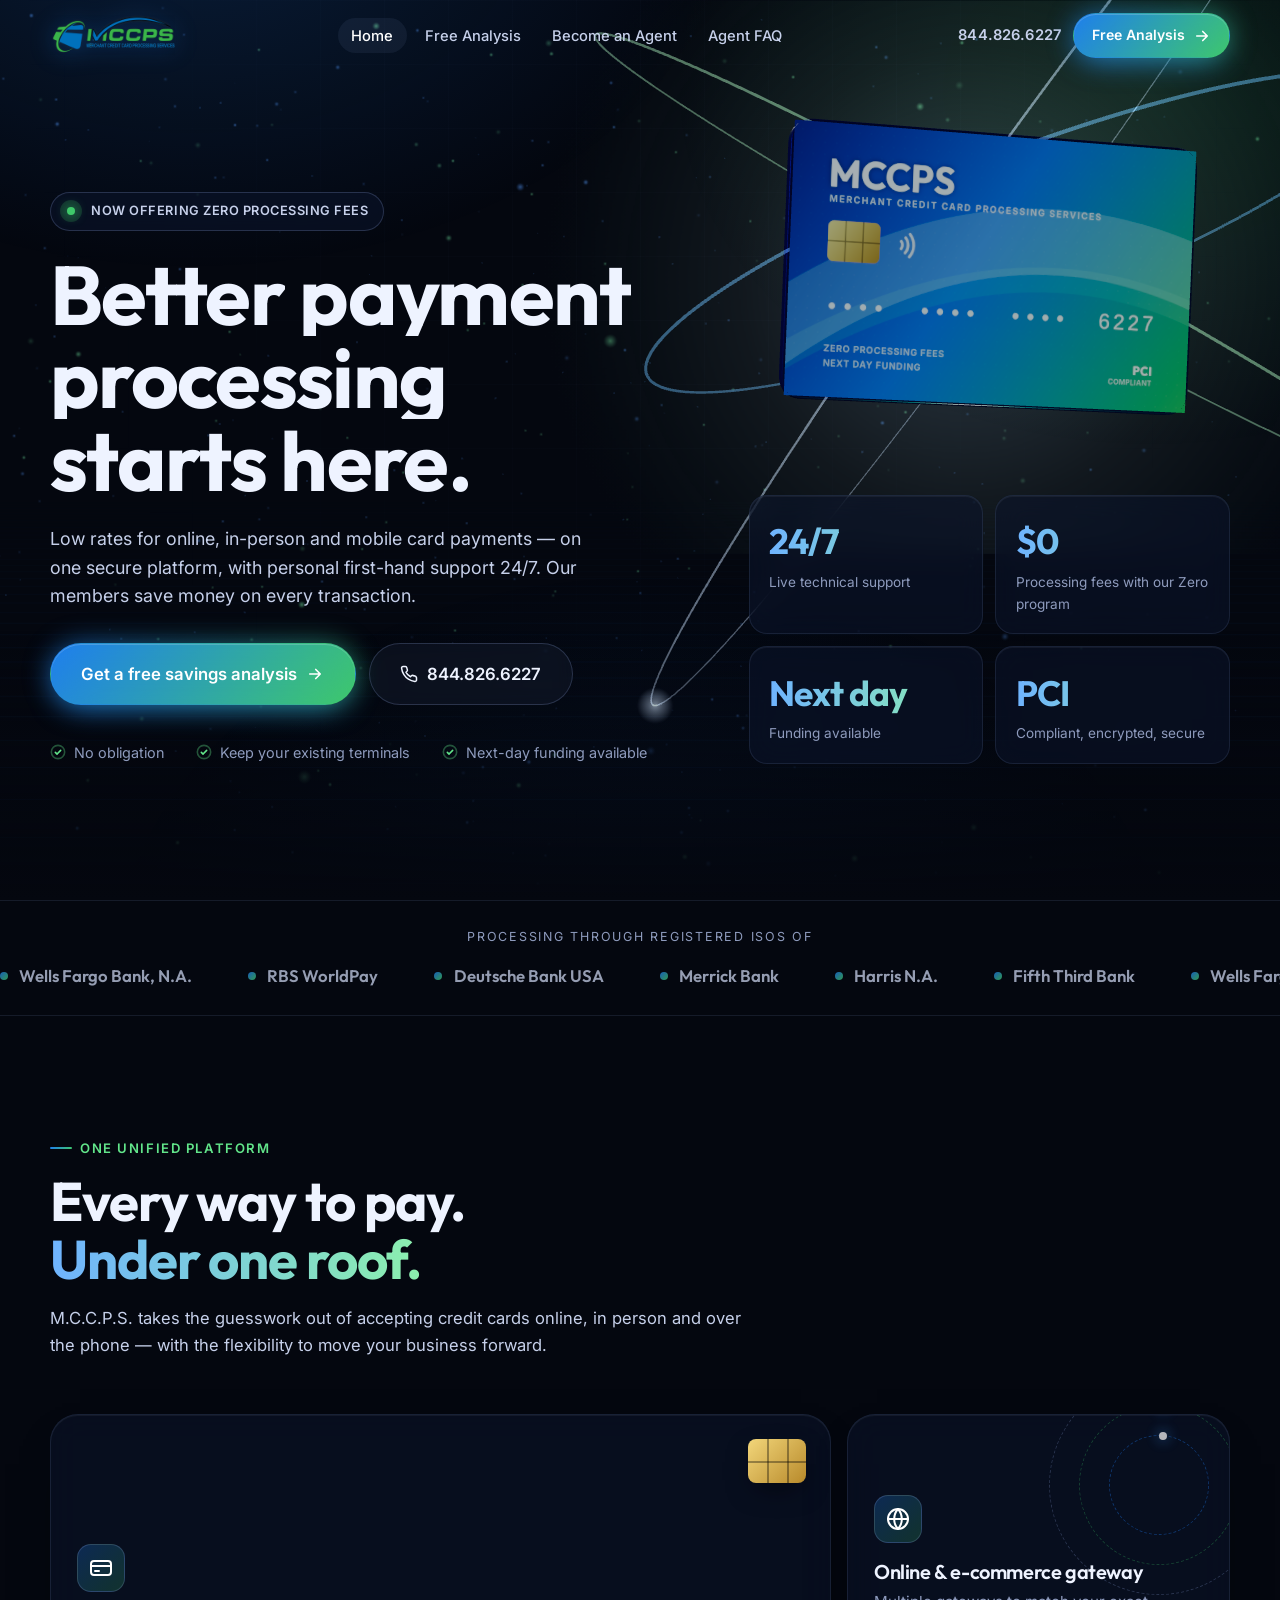
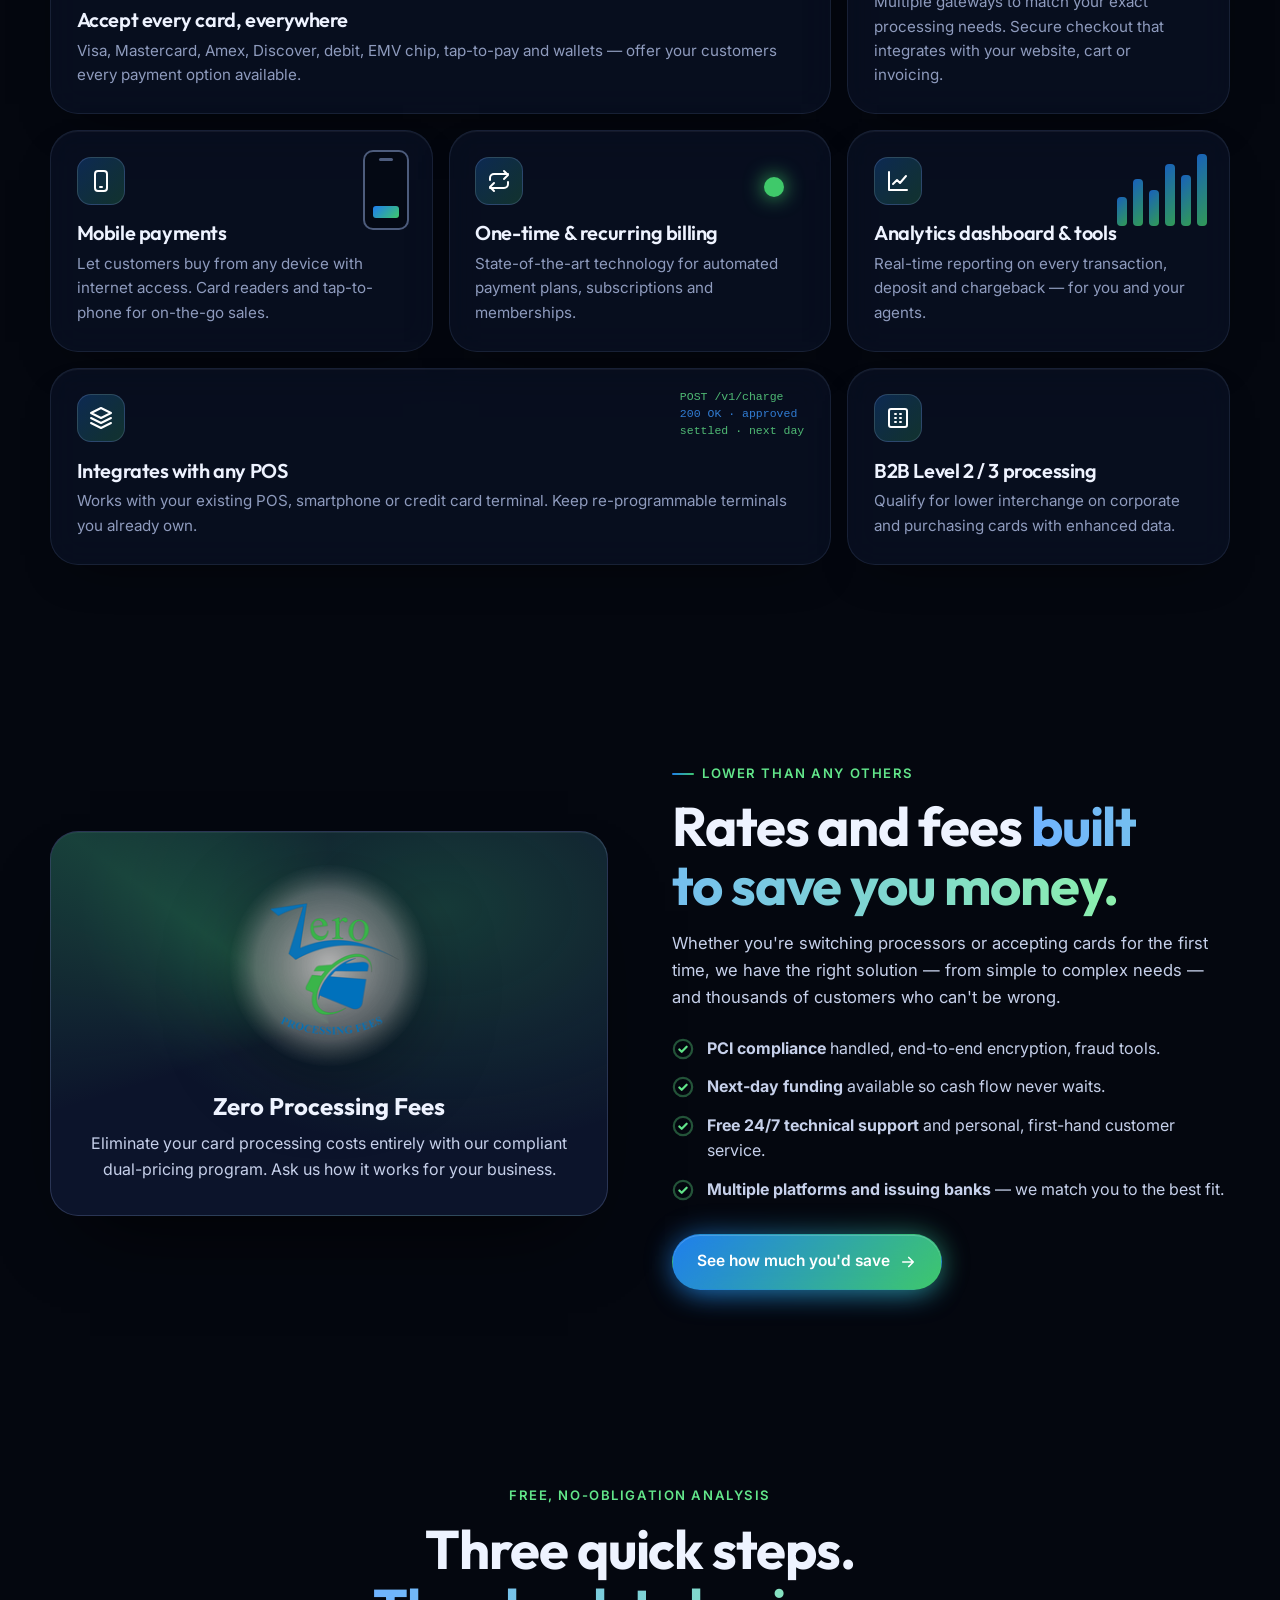
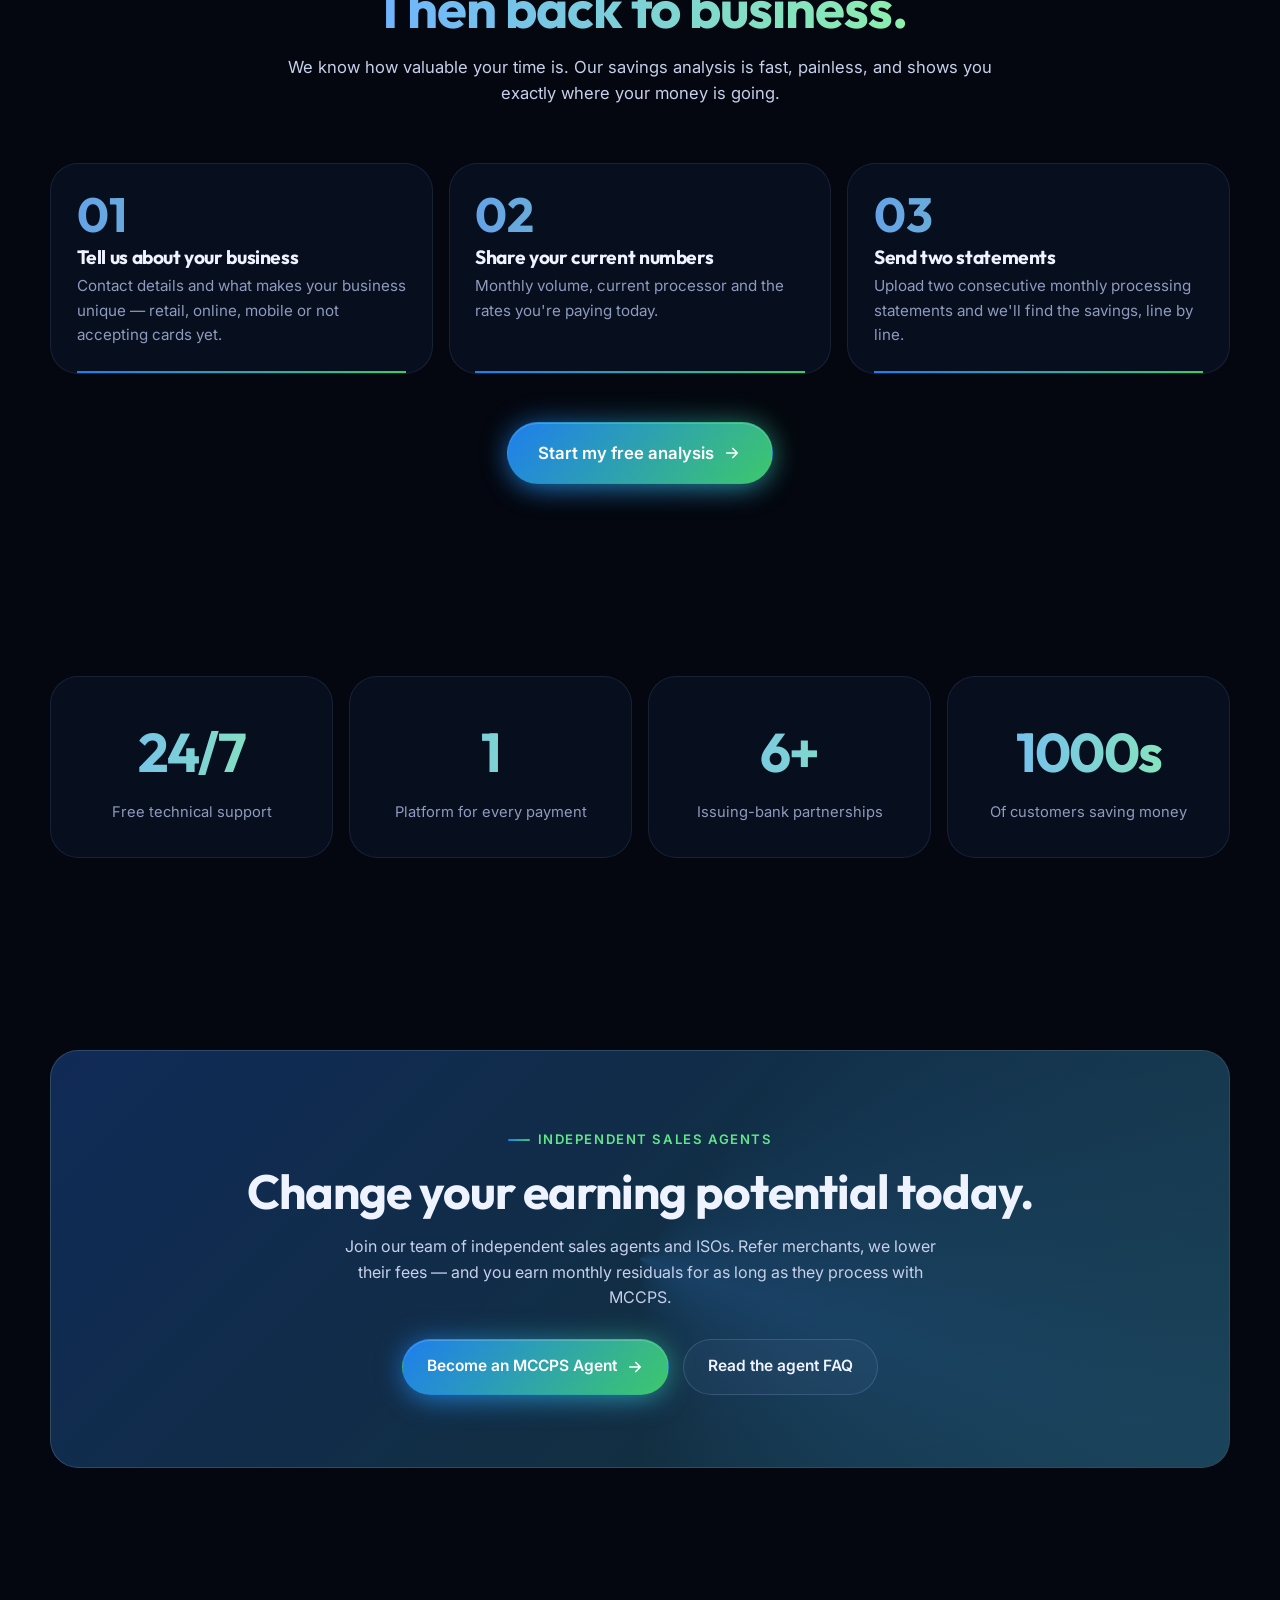
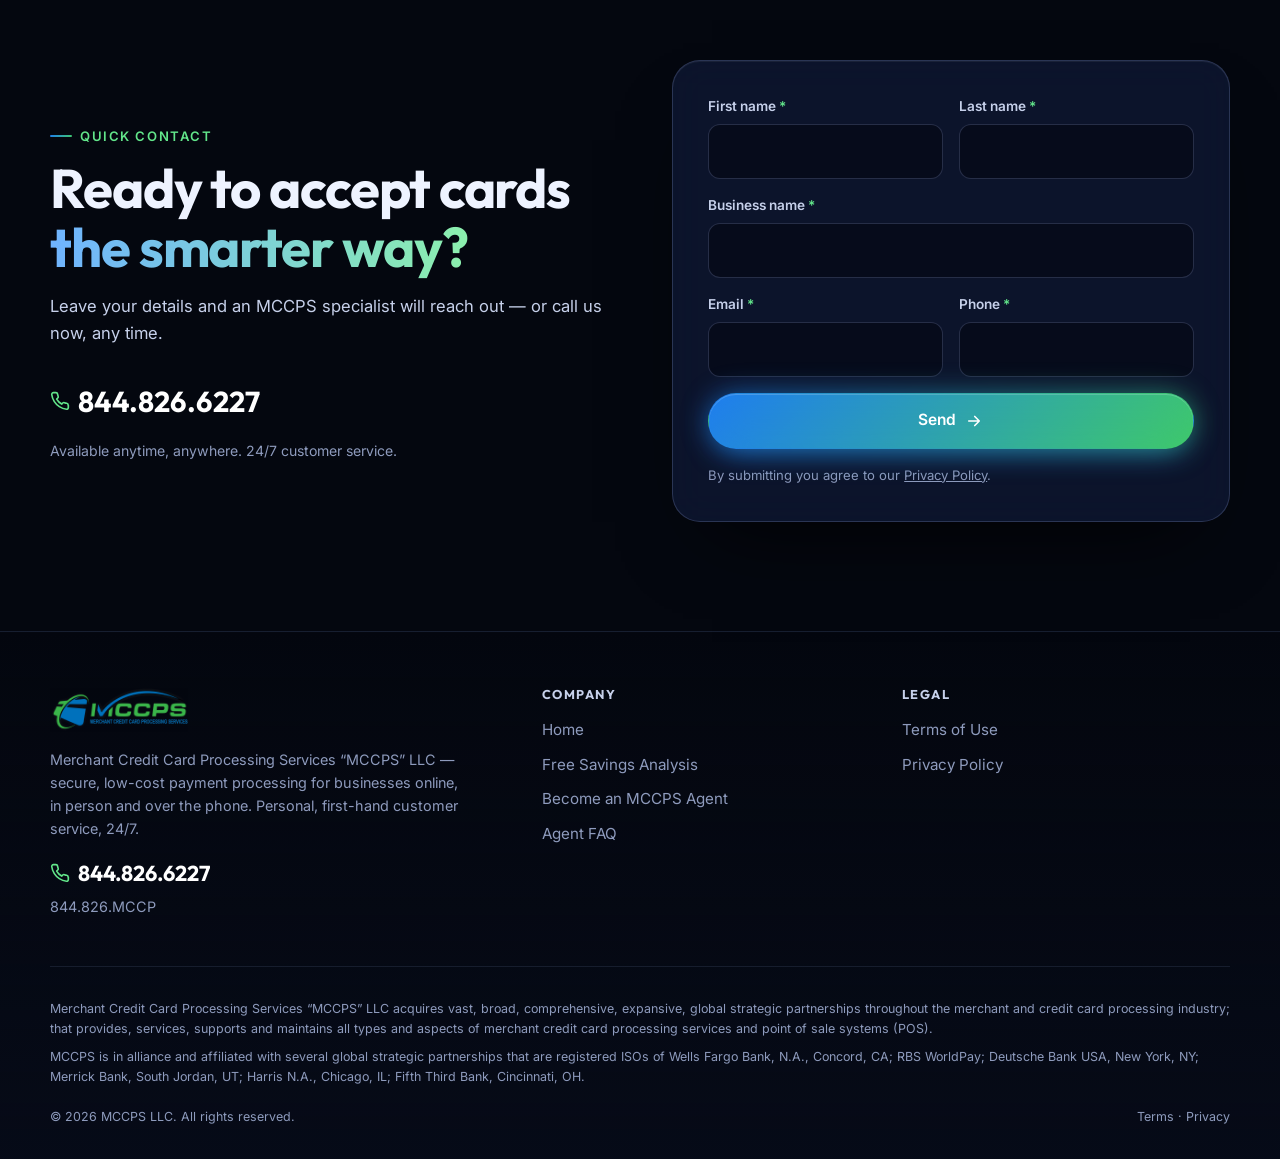
==== index.html @ 7f100d3c "MCCPS site refresh: three.js 3D hero, dark glass design, all pages, Formspree forms Co-Authored-By: " ====
<!DOCTYPE html>
<html lang="en">
<head>
<meta charset="utf-8">
<meta name="viewport" content="width=device-width, initial-scale=1, viewport-fit=cover">
<title>MCCPS — Merchant Credit Card Processing Services | Better Payment Processing Starts Here</title>
<meta name="description" content="M.C.C.P.S secure payment processing takes the guesswork out of accepting credit cards online, in person and over the phone. Low rates, zero-fee program, next-day funding, 24/7 support. Get a free savings analysis.">
<meta name="theme-color" content="#04070f">
<link rel="canonical" href="https://joe-miz.com/mccp-services/">
<meta property="og:site_name" content="MCCPS — Merchant Credit Card Processing Services">
<meta property="og:title" content="MCCPS — Merchant Credit Card Processing Services | Better Payment Processing Starts Here">
<meta property="og:description" content="M.C.C.P.S secure payment processing takes the guesswork out of accepting credit cards online, in person and over the phone. Low rates, zero-fee program, next-day funding, 24/7 support. Get a free savings analysis.">
<meta property="og:type" content="website">
<meta property="og:url" content="https://joe-miz.com/mccp-services/">
<meta property="og:image" content="https://joe-miz.com/mccp-services/assets/og.png">
<meta name="twitter:card" content="summary_large_image">
<link rel="icon" type="image/png" href="assets/favicon.png">
<link rel="apple-touch-icon" href="assets/apple-touch-icon.png">
<link rel="preconnect" href="https://fonts.googleapis.com">
<link rel="preconnect" href="https://fonts.gstatic.com" crossorigin>
<link href="https://fonts.googleapis.com/css2?family=Inter:wght@400;500;600&family=Outfit:wght@500;600;700&display=swap" rel="stylesheet">
<link rel="stylesheet" href="styles.css">
<script type="application/ld+json">
{"@context":"https://schema.org","@type":"FinancialService","name":"Merchant Credit Card Processing Services (MCCPS)","alternateName":"MCCPS LLC","url":"https://www.mccp.services/","telephone":"+1-844-826-6227","description":"Secure, low-cost merchant credit card processing online, in person and over the phone. Zero processing fee program, next-day funding, 24/7 support.","areaServed":"US","image":"https://joe-miz.com/mccp-services/assets/og.png"}
</script>
</head>
<body>
<header class="nav">
  <div class="container nav__inner">
    <a class="nav__logo" href="index.html" aria-label="MCCPS home"><img src="assets/logo.png" alt="MCCPS — Merchant Credit Card Processing Services" width="236" height="76"></a>
    <nav aria-label="Primary"><ul class="nav__links"><li><a href="index.html">Home</a></li><li><a href="free-analysis.html">Free Analysis</a></li><li><a href="agents.html">Become an Agent</a></li><li><a href="faq.html">Agent FAQ</a></li></ul></nav>
    <div class="nav__cta">
      <a class="nav__phone" href="tel:+18448266227">844.826.6227</a>
      <a class="btn btn--primary btn--sm" href="free-analysis.html">Free Analysis <svg viewBox="0 0 24 24" fill="none" stroke="currentColor" stroke-width="2.2" stroke-linecap="round" stroke-linejoin="round"><path d="M5 12h14M13 6l6 6-6 6"/></svg></a>
    </div>
    <button class="nav__burger" aria-label="Open menu" aria-expanded="false" aria-controls="mobile-menu"><span></span><span></span><span></span></button>
  </div>
</header>
<div class="mobile-menu" id="mobile-menu">
  <a href="index.html">Home</a><a href="free-analysis.html">Free Analysis</a><a href="agents.html">Become an Agent</a><a href="faq.html">Agent FAQ</a>
  <a class="btn btn--primary" href="free-analysis.html">Get Your Free Analysis <svg viewBox="0 0 24 24" fill="none" stroke="currentColor" stroke-width="2.2" stroke-linecap="round" stroke-linejoin="round"><path d="M5 12h14M13 6l6 6-6 6"/></svg></a>
  <a class="mobile-menu__phone" href="tel:+18448266227">Call 844.826.6227</a>
</div>

<section class="hero">
  <div class="hero__scene" data-scene aria-hidden="true"></div>
  <div class="hero__fade"></div>
  <div class="container hero__inner">
    <div class="hero__copy">
      <span class="eyebrow reveal is-visible"><span class="eyebrow__dot"></span> Now offering Zero Processing Fees</span>
      <h1 class="words">Better payment processing starts here.</h1>
      <p class="hero__sub reveal" style="--d:500ms">Low rates for online, in-person and mobile card payments — on one secure platform, with personal first-hand support 24/7. Our members save money on every transaction.</p>
      <div class="hero__actions reveal" style="--d:650ms">
        <a class="btn btn--primary btn--lg" href="free-analysis.html">Get a free savings analysis <svg viewBox="0 0 24 24" fill="none" stroke="currentColor" stroke-width="2.2" stroke-linecap="round" stroke-linejoin="round"><path d="M5 12h14M13 6l6 6-6 6"/></svg></a>
        <a class="btn btn--ghost btn--lg" href="tel:+18448266227"><svg viewBox="0 0 24 24" fill="none" stroke="currentColor" stroke-width="2" stroke-linecap="round" stroke-linejoin="round"><path d="M22 16.9v3a2 2 0 0 1-2.2 2 19.8 19.8 0 0 1-8.6-3.1 19.5 19.5 0 0 1-6-6A19.8 19.8 0 0 1 2.1 4.2 2 2 0 0 1 4.1 2h3a2 2 0 0 1 2 1.7c.1.9.4 1.8.7 2.6a2 2 0 0 1-.5 2.1L8 9.7a16 16 0 0 0 6 6l1.3-1.3a2 2 0 0 1 2.1-.4c.8.3 1.7.6 2.6.7a2 2 0 0 1 1.7 2z"/></svg> 844.826.6227</a>
      </div>
      <div class="hero__meta reveal" style="--d:800ms">
        <span><svg viewBox="0 0 24 24" fill="none" stroke="currentColor" stroke-width="2.4" stroke-linecap="round" stroke-linejoin="round"><circle cx="12" cy="12" r="10" opacity=".35"/><path d="M8 12.5l2.6 2.6L16 9.5"/></svg> No obligation</span>
        <span><svg viewBox="0 0 24 24" fill="none" stroke="currentColor" stroke-width="2.4" stroke-linecap="round" stroke-linejoin="round"><circle cx="12" cy="12" r="10" opacity=".35"/><path d="M8 12.5l2.6 2.6L16 9.5"/></svg> Keep your existing terminals</span>
        <span><svg viewBox="0 0 24 24" fill="none" stroke="currentColor" stroke-width="2.4" stroke-linecap="round" stroke-linejoin="round"><circle cx="12" cy="12" r="10" opacity=".35"/><path d="M8 12.5l2.6 2.6L16 9.5"/></svg> Next-day funding available</span>
      </div>
    </div>
    <div class="hero__stats" data-stagger>
      <div class="stat reveal"><div class="stat__num gt" data-count="24" data-suffix="/7">0/7</div><div class="stat__label">Live technical support</div></div>
      <div class="stat reveal"><div class="stat__num gt" data-count="0" data-prefix="$">$0</div><div class="stat__label">Processing fees with our Zero program</div></div>
      <div class="stat reveal"><div class="stat__num gt">Next day</div><div class="stat__label">Funding available</div></div>
      <div class="stat reveal"><div class="stat__num gt">PCI</div><div class="stat__label">Compliant, encrypted, secure</div></div>
    </div>
  </div>
</section>

<section class="marquee" aria-label="Affiliations">
  <div class="marquee__label">Processing through registered ISOs of</div>
  <div class="marquee__track">
    <span class="marquee__item"><i></i>Wells Fargo Bank, N.A.</span><span class="marquee__item"><i></i>RBS WorldPay</span><span class="marquee__item"><i></i>Deutsche Bank USA</span><span class="marquee__item"><i></i>Merrick Bank</span><span class="marquee__item"><i></i>Harris N.A.</span><span class="marquee__item"><i></i>Fifth Third Bank</span><span class="marquee__item"><i></i>Wells Fargo Bank, N.A.</span><span class="marquee__item"><i></i>RBS WorldPay</span><span class="marquee__item"><i></i>Deutsche Bank USA</span><span class="marquee__item"><i></i>Merrick Bank</span><span class="marquee__item"><i></i>Harris N.A.</span><span class="marquee__item"><i></i>Fifth Third Bank</span>
  </div>
</section>

<section class="section" id="platform">
  <div class="container">
    <div class="section__head reveal">
      <span class="kicker">One unified platform</span>
      <h2 class="h2">Every way to pay. <span class="gt">Under one roof.</span></h2>
      <p class="lead">M.C.C.P.S. takes the guesswork out of accepting credit cards online, in person and over the phone — with the flexibility to move your business forward.</p>
    </div>
    <div class="bento" data-stagger>
      <article class="card reveal card--wide card--feature">
  <div class="card__visual"><div class="viz-chip"></div></div>
  <div class="card__icon"><svg viewBox="0 0 24 24" fill="none" stroke="currentColor" stroke-width="2" stroke-linecap="round" stroke-linejoin="round"><rect x="2" y="5" width="20" height="14" rx="3"/><path d="M2 10h20M6 15h4"/></svg></div>
  <h3>Accept every card, everywhere</h3>
  <p>Visa, Mastercard, Amex, Discover, debit, EMV chip, tap-to-pay and wallets — offer your customers every payment option available.</p>
</article>
      <article class="card reveal card--feature">
  <div class="card__visual"><div class="viz-orbit"><i></i><i></i><i></i></div></div>
  <div class="card__icon"><svg viewBox="0 0 24 24" fill="none" stroke="currentColor" stroke-width="2" stroke-linecap="round" stroke-linejoin="round"><circle cx="12" cy="12" r="10"/><path d="M2 12h20M12 2a15 15 0 0 1 0 20M12 2a15 15 0 0 0 0 20"/></svg></div>
  <h3>Online & e-commerce gateway</h3>
  <p>Multiple gateways to match your exact processing needs. Secure checkout that integrates with your website, cart or invoicing.</p>
</article>
      <article class="card reveal ">
  <div class="card__visual"><div class="viz-phone"></div></div>
  <div class="card__icon"><svg viewBox="0 0 24 24" fill="none" stroke="currentColor" stroke-width="2" stroke-linecap="round" stroke-linejoin="round"><rect x="6" y="2" width="12" height="20" rx="3"/><path d="M11 18h2"/></svg></div>
  <h3>Mobile payments</h3>
  <p>Let customers buy from any device with internet access. Card readers and tap-to-phone for on-the-go sales.</p>
</article>
      <article class="card reveal ">
  <div class="card__visual"><div class="viz-pulse"><i></i><i></i><i></i></div></div>
  <div class="card__icon"><svg viewBox="0 0 24 24" fill="none" stroke="currentColor" stroke-width="2" stroke-linecap="round" stroke-linejoin="round"><path d="M17 2l4 4-4 4"/><path d="M3 11V9a4 4 0 0 1 4-4h14"/><path d="M7 22l-4-4 4-4"/><path d="M21 13v2a4 4 0 0 1-4 4H3"/></svg></div>
  <h3>One-time & recurring billing</h3>
  <p>State-of-the-art technology for automated payment plans, subscriptions and memberships.</p>
</article>
      <article class="card reveal ">
  <div class="card__visual"><div class="viz-bars"><i></i><i></i><i></i><i></i><i></i><i></i></div></div>
  <div class="card__icon"><svg viewBox="0 0 24 24" fill="none" stroke="currentColor" stroke-width="2" stroke-linecap="round" stroke-linejoin="round"><path d="M3 3v18h18"/><path d="M7 15l4-4 3 3 6-7"/></svg></div>
  <h3>Analytics dashboard & tools</h3>
  <p>Real-time reporting on every transaction, deposit and chargeback — for you and your agents.</p>
</article>
      <article class="card reveal card--wide">
  <div class="card__visual"><div class="viz-code"><span>POST /v1/charge</span><span>200 OK · approved</span><span>settled · next day</span></div></div>
  <div class="card__icon"><svg viewBox="0 0 24 24" fill="none" stroke="currentColor" stroke-width="2" stroke-linecap="round" stroke-linejoin="round"><path d="M12 2l10 5-10 5L2 7z"/><path d="M2 12l10 5 10-5"/><path d="M2 17l10 5 10-5"/></svg></div>
  <h3>Integrates with any POS</h3>
  <p>Works with your existing POS, smartphone or credit card terminal. Keep re-programmable terminals you already own.</p>
</article>
      <article class="card reveal ">
  
  <div class="card__icon"><svg viewBox="0 0 24 24" fill="none" stroke="currentColor" stroke-width="2" stroke-linecap="round" stroke-linejoin="round"><rect x="3" y="3" width="18" height="18" rx="2"/><path d="M9 8h1M14 8h1M9 12h1M14 12h1M9 16h1M14 16h1"/></svg></div>
  <h3>B2B Level 2 / 3 processing</h3>
  <p>Qualify for lower interchange on corporate and purchasing cards with enhanced data.</p>
</article>
    </div>
  </div>
</section>

<section class="section section--tight" id="zero">
  <div class="container">
    <div class="split">
      <div class="zero-card reveal reveal--scale">
        <div class="zero-card__ring"></div>
        <img src="assets/zero-logo.png" alt="Zero Processing Fees program" width="200" height="200">
        <div class="zero-card__body">
          <strong>Zero Processing Fees</strong>
          <p>Eliminate your card processing costs entirely with our compliant dual-pricing program. Ask us how it works for your business.</p>
        </div>
      </div>
      <div class="reveal">
        <span class="kicker">Lower than any others</span>
        <h2 class="h2">Rates and fees <span class="gt">built to save you money.</span></h2>
        <p class="lead">Whether you're switching processors or accepting cards for the first time, we have the right solution — from simple to complex needs — and thousands of customers who can't be wrong.</p>
        <ul class="check-list">
          <li><svg viewBox="0 0 24 24" fill="none" stroke="currentColor" stroke-width="2.4" stroke-linecap="round" stroke-linejoin="round"><circle cx="12" cy="12" r="10" opacity=".35"/><path d="M8 12.5l2.6 2.6L16 9.5"/></svg><span><b>PCI compliance</b> handled, end-to-end encryption, fraud tools.</span></li>
          <li><svg viewBox="0 0 24 24" fill="none" stroke="currentColor" stroke-width="2.4" stroke-linecap="round" stroke-linejoin="round"><circle cx="12" cy="12" r="10" opacity=".35"/><path d="M8 12.5l2.6 2.6L16 9.5"/></svg><span><b>Next-day funding</b> available so cash flow never waits.</span></li>
          <li><svg viewBox="0 0 24 24" fill="none" stroke="currentColor" stroke-width="2.4" stroke-linecap="round" stroke-linejoin="round"><circle cx="12" cy="12" r="10" opacity=".35"/><path d="M8 12.5l2.6 2.6L16 9.5"/></svg><span><b>Free 24/7 technical support</b> and personal, first-hand customer service.</span></li>
          <li><svg viewBox="0 0 24 24" fill="none" stroke="currentColor" stroke-width="2.4" stroke-linecap="round" stroke-linejoin="round"><circle cx="12" cy="12" r="10" opacity=".35"/><path d="M8 12.5l2.6 2.6L16 9.5"/></svg><span><b>Multiple platforms and issuing banks</b> — we match you to the best fit.</span></li>
        </ul>
        <div class="hero__actions"><a class="btn btn--primary" href="free-analysis.html">See how much you'd save <svg viewBox="0 0 24 24" fill="none" stroke="currentColor" stroke-width="2.2" stroke-linecap="round" stroke-linejoin="round"><path d="M5 12h14M13 6l6 6-6 6"/></svg></a></div>
      </div>
    </div>
  </div>
</section>

<section class="section" id="how">
  <div class="container">
    <div class="section__head section__head--center reveal">
      <span class="kicker">Free, no-obligation analysis</span>
      <h2 class="h2">Three quick steps. <span class="gt">Then back to business.</span></h2>
      <p class="lead">We know how valuable your time is. Our savings analysis is fast, painless, and shows you exactly where your money is going.</p>
    </div>
    <div class="steps">
      <div class="step"><div class="step__n">01</div><h3>Tell us about your business</h3><p>Contact details and what makes your business unique — retail, online, mobile or not accepting cards yet.</p></div>
      <div class="step"><div class="step__n">02</div><h3>Share your current numbers</h3><p>Monthly volume, current processor and the rates you're paying today.</p></div>
      <div class="step"><div class="step__n">03</div><h3>Send two statements</h3><p>Upload two consecutive monthly processing statements and we'll find the savings, line by line.</p></div>
    </div>
    <div class="center mt-3 reveal"><a class="btn btn--primary btn--lg" href="free-analysis.html">Start my free analysis <svg viewBox="0 0 24 24" fill="none" stroke="currentColor" stroke-width="2.2" stroke-linecap="round" stroke-linejoin="round"><path d="M5 12h14M13 6l6 6-6 6"/></svg></a></div>
  </div>
</section>

<section class="section section--tight">
  <div class="container">
    <div class="numbers" data-stagger>
      <div class="number reveal"><div class="number__v" data-count="24" data-suffix="/7">0</div><div class="number__l">Free technical support</div></div>
      <div class="number reveal"><div class="number__v" data-count="1">0</div><div class="number__l">Platform for every payment</div></div>
      <div class="number reveal"><div class="number__v" data-count="6" data-suffix="+">0</div><div class="number__l">Issuing-bank partnerships</div></div>
      <div class="number reveal"><div class="number__v" data-count="1000" data-suffix="s">0</div><div class="number__l">Of customers saving money</div></div>
    </div>
  </div>
</section>

<section class="section" id="agents">
  <div class="container">
    <div class="cta-band reveal reveal--scale">
      <span class="kicker">Independent sales agents</span>
      <h2 class="mt-1">Change your earning potential today.</h2>
      <p>Join our team of independent sales agents and ISOs. Refer merchants, we lower their fees — and you earn monthly residuals for as long as they process with MCCPS.</p>
      <div class="actions">
        <a class="btn btn--primary" href="agents.html">Become an MCCPS Agent <svg viewBox="0 0 24 24" fill="none" stroke="currentColor" stroke-width="2.2" stroke-linecap="round" stroke-linejoin="round"><path d="M5 12h14M13 6l6 6-6 6"/></svg></a>
        <a class="btn btn--ghost" href="faq.html">Read the agent FAQ</a>
      </div>
    </div>
  </div>
</section>

<section class="section section--tight" id="contact">
  <div class="container">
    <div class="split">
      <div class="reveal">
        <span class="kicker">Quick contact</span>
        <h2 class="h2">Ready to accept cards <span class="gt">the smarter way?</span></h2>
        <p class="lead">Leave your details and an MCCPS specialist will reach out — or call us now, any time.</p>
        <a class="footer__phone mt-2" href="tel:+18448266227" style="font-size:1.8rem"><svg viewBox="0 0 24 24" fill="none" stroke="currentColor" stroke-width="2" stroke-linecap="round" stroke-linejoin="round"><path d="M22 16.9v3a2 2 0 0 1-2.2 2 19.8 19.8 0 0 1-8.6-3.1 19.5 19.5 0 0 1-6-6A19.8 19.8 0 0 1 2.1 4.2 2 2 0 0 1 4.1 2h3a2 2 0 0 1 2 1.7c.1.9.4 1.8.7 2.6a2 2 0 0 1-.5 2.1L8 9.7a16 16 0 0 0 6 6l1.3-1.3a2 2 0 0 1 2.1-.4c.8.3 1.7.6 2.6.7a2 2 0 0 1 1.7 2z"/></svg> 844.826.6227</a>
        <p class="muted small mt-1">Available anytime, anywhere. 24/7 customer service.</p>
      </div>
      <form class="form-card reveal" data-form="quick-contact" action="#" novalidate>
        <input type="hidden" name="_subject" value="MCCPS — Quick Contact">
        <input type="text" name="_gotcha" class="sr-only" tabindex="-1" autocomplete="off" aria-hidden="true">
        <div class="form-grid">
          <div class="field"><label for="qc-first">First name <span class="req">*</span></label><input id="qc-first" name="first_name" required autocomplete="given-name"></div>
          <div class="field"><label for="qc-last">Last name <span class="req">*</span></label><input id="qc-last" name="last_name" required autocomplete="family-name"></div>
          <div class="field full"><label for="qc-biz">Business name <span class="req">*</span></label><input id="qc-biz" name="business_name" required autocomplete="organization"></div>
          <div class="field"><label for="qc-email">Email <span class="req">*</span></label><input id="qc-email" type="email" name="email" required autocomplete="email"></div>
          <div class="field"><label for="qc-phone">Phone <span class="req">*</span></label><input id="qc-phone" type="tel" name="phone" required autocomplete="tel"></div>
          <div class="field full"><button class="btn btn--primary btn--block" type="submit">Send <svg viewBox="0 0 24 24" fill="none" stroke="currentColor" stroke-width="2.2" stroke-linecap="round" stroke-linejoin="round"><path d="M5 12h14M13 6l6 6-6 6"/></svg></button></div>
        </div>
        <div class="form-status" role="status" aria-live="polite"></div>
        <p class="form-note mt-1">By submitting you agree to our <a href="privacy.html" style="text-decoration:underline">Privacy Policy</a>.</p>
      </form>
    </div>
  </div>
</section>
<footer class="footer">
  <div class="container">
    <div class="footer__grid">
      <div>
        <a class="footer__logo" href="index.html"><img src="assets/logo.png" alt="MCCPS" width="236" height="76"></a>
        <p>Merchant Credit Card Processing Services “MCCPS” LLC — secure, low-cost payment processing for businesses online, in person and over the phone. Personal, first-hand customer service, 24/7.</p>
        <a class="footer__phone mt-1" href="tel:+18448266227"><svg viewBox="0 0 24 24" fill="none" stroke="currentColor" stroke-width="2" stroke-linecap="round" stroke-linejoin="round"><path d="M22 16.9v3a2 2 0 0 1-2.2 2 19.8 19.8 0 0 1-8.6-3.1 19.5 19.5 0 0 1-6-6A19.8 19.8 0 0 1 2.1 4.2 2 2 0 0 1 4.1 2h3a2 2 0 0 1 2 1.7c.1.9.4 1.8.7 2.6a2 2 0 0 1-.5 2.1L8 9.7a16 16 0 0 0 6 6l1.3-1.3a2 2 0 0 1 2.1-.4c.8.3 1.7.6 2.6.7a2 2 0 0 1 1.7 2z"/></svg> 844.826.6227</a>
        <p class="small" style="margin-top:.3rem">844.826.MCCP</p>
      </div>
      <div>
        <h4>Company</h4>
        <ul>
          <li><a href="index.html">Home</a></li>
          <li><a href="free-analysis.html">Free Savings Analysis</a></li>
          <li><a href="agents.html">Become an MCCPS Agent</a></li>
          <li><a href="faq.html">Agent FAQ</a></li>
        </ul>
      </div>
      <div>
        <h4>Legal</h4>
        <ul>
          <li><a href="terms.html">Terms of Use</a></li>
          <li><a href="privacy.html">Privacy Policy</a></li>
        </ul>
      </div>
    </div>
    <div class="footer__legal">
      <p>Merchant Credit Card Processing Services “MCCPS” LLC acquires vast, broad, comprehensive, expansive, global strategic partnerships throughout the merchant and credit card processing industry; that provides, services, supports and maintains all types and aspects of merchant credit card processing services and point of sale systems (POS).</p>
      <p>MCCPS is in alliance and affiliated with several global strategic partnerships that are registered ISOs of Wells Fargo Bank, N.A., Concord, CA; RBS WorldPay; Deutsche Bank USA, New York, NY; Merrick Bank, South Jordan, UT; Harris N.A., Chicago, IL; Fifth Third Bank, Cincinnati, OH.</p>
      <div class="footer__bottom">
        <span>© <span data-year>2026</span> MCCPS LLC. All rights reserved.</span>
        <span><a href="terms.html">Terms</a> · <a href="privacy.html">Privacy</a></span>
      </div>
    </div>
  </div>
</footer>
<div class="sticky-cta" aria-hidden="false">
  <a class="btn btn--ghost" href="tel:+18448266227"><svg viewBox="0 0 24 24" fill="none" stroke="currentColor" stroke-width="2" stroke-linecap="round" stroke-linejoin="round"><path d="M22 16.9v3a2 2 0 0 1-2.2 2 19.8 19.8 0 0 1-8.6-3.1 19.5 19.5 0 0 1-6-6A19.8 19.8 0 0 1 2.1 4.2 2 2 0 0 1 4.1 2h3a2 2 0 0 1 2 1.7c.1.9.4 1.8.7 2.6a2 2 0 0 1-.5 2.1L8 9.7a16 16 0 0 0 6 6l1.3-1.3a2 2 0 0 1 2.1-.4c.8.3 1.7.6 2.6.7a2 2 0 0 1 1.7 2z"/></svg> Call</a>
  <a class="btn btn--primary" href="free-analysis.html">Free Analysis</a>
</div>
<script src="site.config.js"></script>
<script src="app.js" defer></script>
<script type="module" src="scene.js"></script>
</body>
</html>
---- styles.css ----
/* ==========================================================================
   MCCPS — Merchant Credit Card Processing Services
   Design system: dark glass, brand blue + green, 3D depth, motion-first.
   ========================================================================== */

:root {
  --bg: #04070f;
  --bg-2: #070c1a;
  --bg-3: #0b1226;
  --ink: #eef3ff;
  --ink-2: #c6d0ea;
  --muted: #8e9bbd;
  --line: rgba(150, 175, 230, 0.12);
  --line-2: rgba(150, 175, 230, 0.22);
  --glass: rgba(12, 20, 44, 0.55);
  --glass-2: rgba(16, 26, 56, 0.7);

  --blue: #1e7df0;
  --blue-2: #3c98ff;
  --blue-deep: #0f56b8;
  --green: #3fc96a;
  --green-2: #62e58a;
  --green-deep: #2a9a4c;

  --grad: linear-gradient(135deg, var(--blue) 0%, var(--green) 100%);
  --grad-text: linear-gradient(92deg, #6fb3ff 0%, #8cf0ad 100%);
  --glow-blue: 0 0 40px rgba(30, 125, 240, 0.45);
  --glow-green: 0 0 40px rgba(63, 201, 106, 0.4);

  --radius: 18px;
  --radius-lg: 28px;
  --nav-h: 72px;
  --max: 1180px;
  --ease: cubic-bezier(0.22, 1, 0.36, 1);
  --font-display: "Outfit", "Inter", system-ui, -apple-system, "Segoe UI", sans-serif;
  --font-body: "Inter", system-ui, -apple-system, "Segoe UI", Roboto, sans-serif;
}

*, *::before, *::after { box-sizing: border-box; }
html { scroll-behavior: smooth; -webkit-text-size-adjust: 100%; }
@media (prefers-reduced-motion: reduce) { html { scroll-behavior: auto; } }

body {
  margin: 0;
  background: var(--bg);
  color: var(--ink);
  font-family: var(--font-body);
  font-size: 16px;
  line-height: 1.6;
  -webkit-font-smoothing: antialiased;
  -moz-osx-font-smoothing: grayscale;
  overflow-x: hidden;
}
body::before {
  /* ambient aurora */
  content: "";
  position: fixed; inset: 0; z-index: -2; pointer-events: none;
  background:
    radial-gradient(900px 600px at 15% -10%, rgba(30,125,240,0.18), transparent 60%),
    radial-gradient(800px 600px at 90% 10%, rgba(63,201,106,0.12), transparent 60%),
    radial-gradient(900px 700px at 50% 110%, rgba(30,125,240,0.10), transparent 60%);
}
body::after {
  /* fine grid */
  content: "";
  position: fixed; inset: 0; z-index: -1; pointer-events: none; opacity: .35;
  background-image:
    linear-gradient(rgba(150,175,230,0.06) 1px, transparent 1px),
    linear-gradient(90deg, rgba(150,175,230,0.06) 1px, transparent 1px);
  background-size: 64px 64px;
  mask-image: radial-gradient(ellipse at 50% 0%, #000 30%, transparent 75%);
  -webkit-mask-image: radial-gradient(ellipse at 50% 0%, #000 30%, transparent 75%);
}

img, svg, video, canvas { max-width: 100%; display: block; }
a { color: inherit; text-decoration: none; }
button, input, select, textarea { font: inherit; color: inherit; }
h1, h2, h3, h4 { font-family: var(--font-display); letter-spacing: -0.02em; line-height: 1.08; margin: 0; }
p { margin: 0; }
::selection { background: rgba(30,125,240,0.45); color: #fff; }

.container { width: min(var(--max), 100% - 2.5rem); margin-inline: auto; }
.sr-only { position: absolute; width: 1px; height: 1px; padding: 0; margin: -1px; overflow: hidden; clip: rect(0 0 0 0); white-space: nowrap; border: 0; }

/* Gradient text */
.gt { background: var(--grad-text); -webkit-background-clip: text; background-clip: text; color: transparent; }

/* ------------------------------------------------------------------ Nav */
.nav {
  position: fixed; top: 0; left: 0; right: 0; z-index: 50;
  height: var(--nav-h);
  display: flex; align-items: center;
  transition: background .4s var(--ease), border-color .4s var(--ease), backdrop-filter .4s;
  border-bottom: 1px solid transparent;
}
.nav.is-scrolled {
  background: rgba(4, 7, 15, 0.72);
  backdrop-filter: blur(18px) saturate(140%);
  -webkit-backdrop-filter: blur(18px) saturate(140%);
  border-bottom-color: var(--line);
}
.nav__inner { display: flex; align-items: center; justify-content: space-between; gap: 1rem; }
.nav__logo img { height: 40px; width: auto; filter: drop-shadow(0 2px 12px rgba(30,125,240,.35)); }
.nav__links { display: none; align-items: center; gap: 0.25rem; list-style: none; margin: 0; padding: 0; }
.nav__links a {
  position: relative; padding: .55rem .85rem; border-radius: 999px;
  color: var(--ink-2); font-size: .92rem; font-weight: 500;
  transition: color .25s, background .25s;
}
.nav__links a:hover, .nav__links a[aria-current="page"] { color: #fff; background: rgba(150,175,230,0.08); }
.nav__cta { display: none; align-items: center; gap: .75rem; }
.nav__phone { color: var(--ink-2); font-weight: 600; font-size: .92rem; letter-spacing: .01em; }
.nav__phone:hover { color: #fff; }
.nav__burger {
  display: inline-flex; flex-direction: column; justify-content: center; gap: 5px;
  width: 44px; height: 44px; padding: 10px; border-radius: 12px;
  background: rgba(150,175,230,0.08); border: 1px solid var(--line); cursor: pointer;
}
.nav__burger span { height: 2px; background: #fff; border-radius: 2px; transition: transform .35s var(--ease), opacity .25s; transform-origin: center; }
.nav__burger[aria-expanded="true"] span:nth-child(1) { transform: translateY(7px) rotate(45deg); }
.nav__burger[aria-expanded="true"] span:nth-child(2) { opacity: 0; }
.nav__burger[aria-expanded="true"] span:nth-child(3) { transform: translateY(-7px) rotate(-45deg); }

.mobile-menu {
  position: fixed; inset: var(--nav-h) 0 0 0; z-index: 49;
  background: rgba(4,7,15,0.92); backdrop-filter: blur(20px); -webkit-backdrop-filter: blur(20px);
  padding: 1.5rem 1.25rem 2rem; display: flex; flex-direction: column; gap: .25rem;
  transform: translateY(-8px); opacity: 0; pointer-events: none; transition: opacity .3s, transform .35s var(--ease);
}
.mobile-menu.is-open { opacity: 1; transform: none; pointer-events: auto; }
.mobile-menu a {
  padding: 1rem 1rem; border-radius: 14px; font-size: 1.15rem; font-weight: 600; color: var(--ink);
  border: 1px solid transparent;
}
.mobile-menu a:active { background: rgba(150,175,230,0.08); }
.mobile-menu .btn { margin-top: 1rem; justify-content: center; }
.mobile-menu__phone { margin-top: auto; color: var(--muted); font-size: .95rem; text-align: center; }

@media (min-width: 960px) {
  .nav__links, .nav__cta { display: flex; }
  .nav__burger, .mobile-menu { display: none; }
}

/* --------------------------------------------------------------- Buttons */
.btn {
  position: relative; display: inline-flex; align-items: center; justify-content: center; gap: .55rem;
  padding: .9rem 1.5rem; border-radius: 999px; font-weight: 600; font-size: .97rem;
  border: 1px solid transparent; cursor: pointer; white-space: nowrap;
  transition: transform .35s var(--ease), box-shadow .35s var(--ease), background .3s, border-color .3s, color .3s;
  will-change: transform;
}
.btn svg { width: 18px; height: 18px; transition: transform .35s var(--ease); }
.btn:hover svg { transform: translateX(3px); }
.btn--primary {
  color: #fff; background: var(--grad); box-shadow: 0 10px 30px -10px rgba(30,125,240,.7), inset 0 1px 0 rgba(255,255,255,.25);
}
.btn--primary::before {
  content: ""; position: absolute; inset: -1px; border-radius: inherit; z-index: -1;
  background: var(--grad); filter: blur(14px); opacity: .55; transition: opacity .35s;
}
.btn--primary:hover { transform: translateY(-2px); box-shadow: 0 18px 40px -12px rgba(30,125,240,.8), inset 0 1px 0 rgba(255,255,255,.3); }
.btn--primary:hover::before { opacity: .9; }
.btn--ghost {
  color: var(--ink); background: rgba(150,175,230,0.06); border-color: var(--line-2);
  backdrop-filter: blur(8px); -webkit-backdrop-filter: blur(8px);
}
.btn--ghost:hover { background: rgba(150,175,230,0.12); border-color: rgba(150,175,230,0.4); transform: translateY(-2px); }
.btn--sm { padding: .65rem 1.1rem; font-size: .88rem; }
.btn--lg { padding: 1.05rem 1.9rem; font-size: 1.05rem; }
.btn--block { width: 100%; }

/* ------------------------------------------------------------------ Hero */
.hero {
  position: relative; min-height: 100svh; display: grid; align-items: center;
  padding: calc(var(--nav-h) + 3rem) 0 4rem; overflow: hidden;
}
.hero__scene {
  position: absolute; inset: 0; z-index: 0;
}
.hero__scene canvas { width: 100% !important; height: 100% !important; opacity: 0; transition: opacity 1.2s ease; }
.hero__scene.is-ready canvas { opacity: 1; }
.hero__fade {
  position: absolute; inset: auto 0 0 0; height: 30%; z-index: 1; pointer-events: none;
  background: linear-gradient(to bottom, transparent, var(--bg));
}
.hero__inner { position: relative; z-index: 2; display: grid; gap: 2.5rem; }
.hero__copy { max-width: 680px; }
.eyebrow {
  display: inline-flex; align-items: center; gap: .6rem; padding: .45rem .9rem .45rem .55rem;
  border-radius: 999px; border: 1px solid var(--line-2); background: rgba(12,20,44,.55);
  backdrop-filter: blur(10px); -webkit-backdrop-filter: blur(10px);
  font-size: .8rem; font-weight: 600; letter-spacing: .04em; color: var(--ink-2); text-transform: uppercase;
}
.eyebrow__dot {
  width: 22px; height: 22px; border-radius: 50%; display: grid; place-items: center;
  background: rgba(63,201,106,.18); color: var(--green-2);
}
.eyebrow__dot::before { content: ""; width: 8px; height: 8px; border-radius: 50%; background: var(--green); box-shadow: 0 0 12px var(--green); animation: pulse 2.2s infinite; }
@keyframes pulse { 0%,100% { transform: scale(1); opacity: 1; } 50% { transform: scale(1.35); opacity: .6; } }

.hero h1 {
  margin-top: 1.4rem; font-size: clamp(2.6rem, 7.2vw, 5.2rem); font-weight: 700; line-height: 1.0;
  text-wrap: balance;
}
.hero__sub { margin-top: 1.4rem; font-size: clamp(1.05rem, 1.4vw, 1.25rem); color: var(--ink-2); max-width: 560px; text-wrap: pretty; }
.hero__actions { display: flex; flex-wrap: wrap; gap: .85rem; margin-top: 2rem; }
.hero__meta { display: flex; flex-wrap: wrap; gap: 1.25rem 2rem; margin-top: 2.2rem; color: var(--muted); font-size: .9rem; }
.hero__meta span { display: inline-flex; align-items: center; gap: .5rem; }
.hero__meta svg { width: 16px; height: 16px; color: var(--green-2); }

.hero__stats {
  display: grid; grid-template-columns: repeat(2, 1fr); gap: .75rem;
}
.stat {
  padding: 1.1rem 1.2rem; border-radius: var(--radius); border: 1px solid var(--line);
  background: var(--glass); backdrop-filter: blur(14px); -webkit-backdrop-filter: blur(14px);
  box-shadow: inset 0 1px 0 rgba(255,255,255,.05);
}
.stat__num { font-family: var(--font-display); font-size: clamp(1.6rem, 3vw, 2.2rem); font-weight: 700; letter-spacing: -.03em; }
.stat__label { color: var(--muted); font-size: .85rem; margin-top: .15rem; }

@media (min-width: 960px) {
  .hero__inner { grid-template-columns: 1.15fr .85fr; align-items: end; gap: 3rem; }
  .hero__stats { grid-template-columns: repeat(2, 1fr); max-width: 520px; justify-self: end; }
}

/* word-by-word reveal */
.words .w { display: inline-block; overflow: hidden; vertical-align: bottom; }
.words .w > span { display: inline-block; transform: translateY(110%); opacity: 0; animation: wordUp .9s var(--ease) forwards; }
@keyframes wordUp { to { transform: none; opacity: 1; } }

/* ---------------------------------------------------------------- Marquee */
.marquee { padding: 1.6rem 0; border-top: 1px solid var(--line); border-bottom: 1px solid var(--line); overflow: hidden; }
.marquee__label { text-align: center; color: var(--muted); font-size: .78rem; letter-spacing: .14em; text-transform: uppercase; margin-bottom: 1rem; }
.marquee__track { display: flex; gap: 3.5rem; width: max-content; animation: marquee 36s linear infinite; }
.marquee:hover .marquee__track { animation-play-state: paused; }
.marquee__item { display: inline-flex; align-items: center; gap: .7rem; color: var(--ink-2); font-family: var(--font-display); font-weight: 600; font-size: 1.05rem; white-space: nowrap; opacity: .75; }
.marquee__item i { width: 8px; height: 8px; border-radius: 50%; background: var(--grad); }
@keyframes marquee { to { transform: translateX(-50%); } }
@media (prefers-reduced-motion: reduce) { .marquee__track { animation: none; flex-wrap: wrap; width: auto; justify-content: center; } }

/* --------------------------------------------------------------- Sections */
.section { position: relative; padding: clamp(4.5rem, 9vw, 8rem) 0; }
.section--tight { padding: clamp(3rem, 6vw, 5rem) 0; }
.section__head { max-width: 720px; margin-bottom: clamp(2rem, 5vw, 3.5rem); }
.section__head--center { margin-inline: auto; text-align: center; }
.kicker { display: inline-flex; align-items: center; gap: .5rem; color: var(--green-2); font-weight: 600; font-size: .82rem; letter-spacing: .12em; text-transform: uppercase; }
.kicker::before { content: ""; width: 22px; height: 2px; background: var(--grad); border-radius: 2px; }
.section__head--center .kicker::before { display: none; }
.h2 { font-size: clamp(2rem, 4.6vw, 3.4rem); font-weight: 700; margin-top: .8rem; text-wrap: balance; }
.lead { margin-top: 1rem; color: var(--ink-2); font-size: clamp(1rem, 1.3vw, 1.15rem); text-wrap: pretty; }

/* ---------------------------------------------------------------- Bento */
.bento { display: grid; gap: 1rem; grid-template-columns: 1fr; }
.card {
  position: relative; padding: 1.6rem; border-radius: var(--radius-lg);
  background: var(--glass); border: 1px solid var(--line);
  backdrop-filter: blur(16px); -webkit-backdrop-filter: blur(16px);
  box-shadow: inset 0 1px 0 rgba(255,255,255,.05), 0 20px 50px -30px rgba(0,0,0,.8);
  overflow: hidden; transform-style: preserve-3d;
  transition: border-color .4s, box-shadow .4s;
}
.card::before {
  /* spotlight follow */
  content: ""; position: absolute; inset: 0; pointer-events: none; opacity: 0; transition: opacity .4s;
  background: radial-gradient(520px circle at var(--mx, 50%) var(--my, 50%), rgba(30,125,240,.16), transparent 45%);
}
.card:hover::before { opacity: 1; }
.card::after {
  /* gradient edge */
  content: ""; position: absolute; inset: 0; border-radius: inherit; padding: 1px; pointer-events: none;
  background: linear-gradient(135deg, rgba(60,152,255,.55), transparent 40%, transparent 60%, rgba(98,229,138,.5));
  -webkit-mask: linear-gradient(#000 0 0) content-box, linear-gradient(#000 0 0);
  -webkit-mask-composite: xor; mask-composite: exclude; opacity: 0; transition: opacity .4s;
}
.card:hover::after { opacity: 1; }
.card:hover { border-color: rgba(150,175,230,.28); box-shadow: inset 0 1px 0 rgba(255,255,255,.08), 0 30px 60px -30px rgba(30,125,240,.35); }
.card__icon {
  width: 48px; height: 48px; border-radius: 14px; display: grid; place-items: center; margin-bottom: 1.1rem;
  background: linear-gradient(135deg, rgba(30,125,240,.25), rgba(63,201,106,.2)); border: 1px solid var(--line-2);
  color: #fff; transform: translateZ(30px);
}
.card__icon svg { width: 24px; height: 24px; }
.card h3 { font-size: 1.25rem; font-weight: 600; margin-bottom: .5rem; transform: translateZ(20px); }
.card p { color: var(--muted); font-size: .95rem; transform: translateZ(10px); }
.card--wide { grid-column: span 1; }
.card--feature { min-height: 300px; display: flex; flex-direction: column; justify-content: flex-end; }
.card__visual { position: absolute; inset: 0; pointer-events: none; }
@media (min-width: 700px) {
  .bento { grid-template-columns: repeat(2, 1fr); }
  .card--wide { grid-column: span 2; }
}
@media (min-width: 1024px) {
  .bento { grid-template-columns: repeat(3, 1fr); }
  .card--wide { grid-column: span 2; }
}

/* decorative visuals inside cards */
.viz-bars { position: absolute; right: 1.4rem; top: 1.4rem; display: flex; gap: 6px; align-items: flex-end; height: 72px; }
.viz-bars i { width: 10px; border-radius: 4px; background: var(--grad); opacity: .75; animation: barGrow 2.4s var(--ease) infinite alternate; }
.viz-bars i:nth-child(1){height:40%;animation-delay:0s}
.viz-bars i:nth-child(2){height:65%;animation-delay:.2s}
.viz-bars i:nth-child(3){height:50%;animation-delay:.4s}
.viz-bars i:nth-child(4){height:85%;animation-delay:.6s}
.viz-bars i:nth-child(5){height:70%;animation-delay:.8s}
.viz-bars i:nth-child(6){height:100%;animation-delay:1s}
@keyframes barGrow { from { transform: scaleY(.55); } to { transform: scaleY(1); } }

.viz-orbit { position: absolute; right: -40px; top: -40px; width: 220px; height: 220px; opacity: .7; }
.viz-orbit i { position: absolute; inset: 0; border-radius: 50%; border: 1px dashed rgba(150,175,230,.35); animation: spin 18s linear infinite; }
.viz-orbit i:nth-child(2) { inset: 30px; animation-duration: 12s; animation-direction: reverse; border-color: rgba(63,201,106,.4); }
.viz-orbit i:nth-child(3) { inset: 60px; animation-duration: 8s; border-color: rgba(30,125,240,.5); }
.viz-orbit i::after { content: ""; position: absolute; top: -4px; left: 50%; width: 8px; height: 8px; border-radius: 50%; background: #fff; box-shadow: 0 0 14px var(--blue-2); }
@keyframes spin { to { transform: rotate(360deg); } }

.viz-pulse { position: absolute; right: 1.5rem; top: 1.5rem; width: 64px; height: 64px; }
.viz-pulse i { position: absolute; inset: 0; border-radius: 50%; border: 2px solid var(--green); opacity: 0; animation: ring 2.4s ease-out infinite; }
.viz-pulse i:nth-child(2) { animation-delay: .8s; } .viz-pulse i:nth-child(3) { animation-delay: 1.6s; }
.viz-pulse::after { content: ""; position: absolute; inset: 22px; border-radius: 50%; background: var(--green); box-shadow: 0 0 20px var(--green); }
@keyframes ring { 0% { transform: scale(.4); opacity: .9; } 100% { transform: scale(1.3); opacity: 0; } }

.viz-chip { position: absolute; right: 1.5rem; top: 1.5rem; width: 58px; height: 44px; border-radius: 8px;
  background: linear-gradient(135deg, #f2d67a, #b88a2b); box-shadow: 0 10px 30px -10px rgba(0,0,0,.8); overflow: hidden; }
.viz-chip::before, .viz-chip::after { content: ""; position: absolute; background: rgba(0,0,0,.35); }
.viz-chip::before { left: 0; right: 0; top: 50%; height: 2px; }
.viz-chip::after { top: 0; bottom: 0; left: 33%; width: 2px; box-shadow: 20px 0 0 rgba(0,0,0,.35); }

.viz-code { position: absolute; right: 1.2rem; top: 1.2rem; width: 19ch; font-family: ui-monospace, SFMono-Regular, Menlo, monospace; font-size: .72rem; color: var(--green-2); opacity: .8; line-height: 1.5; text-align: left; }
.viz-code span { display: block; animation: typeIn 3s steps(20) infinite; white-space: nowrap; overflow: hidden; }
.viz-code span:nth-child(2) { animation-delay: .6s; color: var(--blue-2); }
.viz-code span:nth-child(3) { animation-delay: 1.2s; }
@keyframes typeIn { 0% { width: 0; } 40%, 100% { width: 100%; } }

.viz-phone { position: absolute; right: 1.4rem; top: 1.2rem; width: 46px; height: 80px; border-radius: 10px; border: 2px solid rgba(150,175,230,.5); background: rgba(4,7,15,.6); }
.viz-phone::before { content: ""; position: absolute; left: 50%; top: 6px; width: 14px; height: 3px; margin-left: -7px; border-radius: 2px; background: rgba(150,175,230,.5); }
.viz-phone::after { content: ""; position: absolute; left: 8px; right: 8px; bottom: 10px; height: 12px; border-radius: 3px; background: var(--grad); animation: tap 1.8s var(--ease) infinite; }
@keyframes tap { 0%,100% { transform: scaleX(1); opacity: .8; } 50% { transform: scaleX(.7); opacity: 1; } }

/* ------------------------------------------------------------- Zero/Analysis */
.split { display: grid; gap: 1.5rem; align-items: center; }
@media (min-width: 960px) { .split { grid-template-columns: 1fr 1fr; gap: 4rem; } .split--rev > :first-child { order: 2; } .split--sticky > :first-child { position: sticky; top: calc(var(--nav-h) + 1.5rem); } }
.zero-card {
  position: relative; padding: 2rem; border-radius: var(--radius-lg); overflow: hidden;
  background: radial-gradient(600px 400px at 70% 20%, rgba(63,201,106,.22), transparent 60%), var(--glass-2);
  border: 1px solid var(--line-2); box-shadow: 0 40px 80px -40px rgba(0,0,0,.9), inset 0 1px 0 rgba(255,255,255,.06);
}
.zero-card img { width: 200px; height: auto; margin-inline: auto; filter: drop-shadow(0 20px 40px rgba(0,0,0,.6)); animation: float 6s ease-in-out infinite; border-radius: 50%; }
@keyframes float { 0%,100% { transform: translateY(0) rotate(-1deg); } 50% { transform: translateY(-12px) rotate(1deg); } }
.zero-card__ring { position: absolute; inset: -40% -20%; background: conic-gradient(from 0deg, transparent 0 70%, rgba(63,201,106,.25) 85%, transparent 100%); animation: spin 12s linear infinite; pointer-events: none; }
.zero-card__body { position: relative; text-align: center; margin-top: 1.25rem; }
.zero-card__body strong { display: block; font-family: var(--font-display); font-size: 1.5rem; font-weight: 700; }
.zero-card__body p { color: var(--ink-2); margin-top: .4rem; }
.check-list { list-style: none; padding: 0; margin: 1.6rem 0 0; display: grid; gap: .8rem; }
.check-list li { display: flex; gap: .8rem; align-items: flex-start; color: var(--ink-2); }
.check-list svg { flex: none; width: 22px; height: 22px; margin-top: 2px; color: var(--green-2); }

/* ------------------------------------------------------------------ Steps */
.steps { display: grid; gap: 1rem; counter-reset: step; }
.step { position: relative; padding: 1.6rem; border-radius: var(--radius-lg); background: var(--glass); border: 1px solid var(--line); }
.step__n { font-family: var(--font-display); font-size: 3rem; font-weight: 700; line-height: 1; background: var(--grad-text); -webkit-background-clip: text; background-clip: text; color: transparent; opacity: .9; }
.step h3 { font-size: 1.2rem; margin: .6rem 0 .4rem; }
.step p { color: var(--muted); font-size: .95rem; }
.step::after { content: ""; position: absolute; left: 1.6rem; right: 1.6rem; bottom: 0; height: 2px; background: var(--grad); transform: scaleX(0); transform-origin: left; transition: transform .6s var(--ease); }
.step.is-visible::after { transform: scaleX(1); }
@media (min-width: 800px) { .steps { grid-template-columns: repeat(3, 1fr); } }

/* --------------------------------------------------------------- Numbers */
.numbers { display: grid; grid-template-columns: repeat(2, 1fr); gap: 1rem; }
.number { text-align: center; padding: 2rem 1rem; border-radius: var(--radius-lg); border: 1px solid var(--line); background: var(--glass); }
.number__v { font-family: var(--font-display); font-size: clamp(2.2rem, 5vw, 3.4rem); font-weight: 700; letter-spacing: -.03em; background: var(--grad-text); -webkit-background-clip: text; background-clip: text; color: transparent; }
.number__l { color: var(--muted); margin-top: .3rem; font-size: .92rem; }
@media (min-width: 800px) { .numbers { grid-template-columns: repeat(4, 1fr); } }

/* ----------------------------------------------------------------- Agents */
.cta-band {
  position: relative; overflow: hidden; padding: clamp(2.5rem, 6vw, 4.5rem); border-radius: var(--radius-lg);
  background: linear-gradient(135deg, rgba(30,125,240,.22), rgba(63,201,106,.16)), var(--glass-2);
  border: 1px solid var(--line-2); text-align: center;
}
.cta-band::before { content: ""; position: absolute; inset: -50%; background: conic-gradient(from 180deg, transparent 0 60%, rgba(60,152,255,.18) 80%, transparent 100%); animation: spin 16s linear infinite; pointer-events: none; }
.cta-band > * { position: relative; }
.cta-band h2 { font-size: clamp(1.9rem, 4.5vw, 3rem); }
.cta-band p { color: var(--ink-2); max-width: 620px; margin: 1rem auto 0; }
.cta-band .actions { display: flex; flex-wrap: wrap; gap: .85rem; justify-content: center; margin-top: 1.8rem; }

/* ---------------------------------------------------------------- Forms */
.form-card {
  padding: clamp(1.4rem, 3vw, 2.2rem); border-radius: var(--radius-lg); background: var(--glass-2);
  border: 1px solid var(--line-2); box-shadow: 0 40px 80px -40px rgba(0,0,0,.9), inset 0 1px 0 rgba(255,255,255,.06);
  backdrop-filter: blur(18px); -webkit-backdrop-filter: blur(18px);
}
.form-grid { display: grid; gap: 1rem; }
@media (min-width: 640px) { .form-grid { grid-template-columns: 1fr 1fr; } .form-grid .full { grid-column: 1 / -1; } }
.field { display: grid; gap: .4rem; }
.field label { font-size: .85rem; font-weight: 600; color: var(--ink-2); }
.field label .req { color: var(--green-2); }
.field input, .field select, .field textarea {
  width: 100%; padding: .85rem 1rem; border-radius: 12px; background: rgba(4,7,15,.55);
  border: 1px solid var(--line-2); color: var(--ink); outline: none; transition: border-color .25s, box-shadow .25s, background .25s;
  -webkit-appearance: none; appearance: none;
}
.field select { background-image: url("data:image/svg+xml,%3Csvg xmlns='http://www.w3.org/2000/svg' width='16' height='16' fill='none' stroke='%238e9bbd' stroke-width='2'%3E%3Cpath d='M4 6l4 4 4-4'/%3E%3C/svg%3E"); background-repeat: no-repeat; background-position: right 1rem center; padding-right: 2.5rem; }
.field select option { background: #0b1226; }
.field textarea { min-height: 120px; resize: vertical; }
.field input:focus, .field select:focus, .field textarea:focus { border-color: var(--blue-2); box-shadow: 0 0 0 4px rgba(30,125,240,.18); background: rgba(4,7,15,.8); }
.field input::placeholder, .field textarea::placeholder { color: rgba(142,155,189,.6); }
.field input[type="file"] { padding: .6rem; }
.field input[type="file"]::file-selector-button { margin-right: .8rem; padding: .5rem .9rem; border-radius: 999px; border: 1px solid var(--line-2); background: rgba(150,175,230,.08); color: var(--ink); cursor: pointer; font-weight: 600; }
.radio-row { display: flex; flex-wrap: wrap; gap: .6rem; }
.chip { position: relative; }
.chip input { position: absolute; inset: 0; opacity: 0; cursor: pointer; }
.chip span { display: inline-block; padding: .55rem 1rem; border-radius: 999px; border: 1px solid var(--line-2); background: rgba(4,7,15,.5); color: var(--ink-2); font-size: .9rem; transition: all .25s; }
.chip input:checked + span { background: var(--grad); border-color: transparent; color: #fff; box-shadow: 0 8px 24px -10px rgba(30,125,240,.8); }
.chip input:focus-visible + span { box-shadow: 0 0 0 4px rgba(30,125,240,.25); }
.form-note { font-size: .82rem; color: var(--muted); }
.form-status { display: none; margin-top: 1rem; padding: .9rem 1rem; border-radius: 12px; font-size: .92rem; }
.form-status.is-ok { display: block; background: rgba(63,201,106,.12); border: 1px solid rgba(63,201,106,.4); color: var(--green-2); }
.form-status.is-err { display: block; background: rgba(255,90,90,.1); border: 1px solid rgba(255,90,90,.4); color: #ff9a9a; }

/* form steps / progress */
.progress { display: grid; grid-template-columns: repeat(3, 1fr); gap: .5rem; margin-bottom: 1.5rem; }
.progress span { height: 4px; border-radius: 4px; background: rgba(150,175,230,.15); position: relative; overflow: hidden; }
.progress span::after { content: ""; position: absolute; inset: 0; background: var(--grad); transform: scaleX(0); transform-origin: left; transition: transform .6s var(--ease); }
.progress span.is-done::after { transform: scaleX(1); }
.fieldset { border: 0; padding: 0; margin: 0 0 1.6rem; }
.fieldset legend { display: flex; align-items: center; gap: .75rem; font-family: var(--font-display); font-size: 1.15rem; font-weight: 600; margin-bottom: 1rem; padding: 0; }
.fieldset legend i { width: 30px; height: 30px; border-radius: 50%; display: grid; place-items: center; font-style: normal; font-size: .85rem; background: var(--grad); color: #fff; }

/* ------------------------------------------------------------------- FAQ */
.faq { display: grid; gap: .75rem; max-width: 860px; margin-inline: auto; }
.faq details { border-radius: var(--radius); border: 1px solid var(--line); background: var(--glass); overflow: hidden; transition: border-color .3s; }
.faq details[open] { border-color: rgba(150,175,230,.3); }
.faq summary { list-style: none; cursor: pointer; display: flex; align-items: center; justify-content: space-between; gap: 1rem; padding: 1.15rem 1.3rem; font-family: var(--font-display); font-weight: 600; font-size: 1.05rem; }
.faq summary::-webkit-details-marker { display: none; }
.faq summary i { flex: none; width: 28px; height: 28px; border-radius: 50%; border: 1px solid var(--line-2); display: grid; place-items: center; transition: transform .35s var(--ease), background .3s; }
.faq summary i::before { content: "+"; font-style: normal; line-height: 1; font-weight: 500; }
.faq details[open] summary i { transform: rotate(45deg); background: var(--grad); border-color: transparent; }
.faq .faq__body { padding: 0 1.3rem 1.25rem; color: var(--ink-2); }

/* ------------------------------------------------------------- Pricing */
.pack-grid { display: grid; gap: 1rem; }
@media (min-width: 800px) { .pack-grid { grid-template-columns: repeat(3, 1fr); } }
.pack { padding: 1.6rem; border-radius: var(--radius-lg); background: var(--glass); border: 1px solid var(--line); position: relative; overflow: hidden; }
.pack--hot { border-color: rgba(63,201,106,.45); box-shadow: var(--glow-green); }
.pack__tag { position: absolute; top: 1rem; right: 1rem; font-size: .7rem; letter-spacing: .1em; text-transform: uppercase; padding: .3rem .6rem; border-radius: 999px; background: var(--grad); color: #fff; font-weight: 700; }
.pack h3 { font-size: 1.3rem; }
.pack ul { list-style: none; padding: 0; margin: 1.1rem 0 0; display: grid; gap: .6rem; }
.pack li { display: flex; justify-content: space-between; gap: 1rem; color: var(--ink-2); font-size: .95rem; padding-bottom: .6rem; border-bottom: 1px dashed var(--line); }
.pack li b { color: #fff; font-weight: 600; white-space: nowrap; }
.addons { display: grid; gap: 1rem; }
@media (min-width: 800px) { .addons { grid-template-columns: repeat(3, 1fr); } }

/* ---------------------------------------------------------------- Prose */
.prose { max-width: 820px; margin-inline: auto; color: var(--ink-2); }
.prose h1 { font-size: clamp(2rem, 5vw, 3rem); color: #fff; margin-bottom: .5rem; }
.prose h2 { font-size: 1.35rem; color: #fff; margin: 2.2rem 0 .7rem; }
.prose p { margin-bottom: 1rem; }
.prose ul { margin: 0 0 1rem 1.2rem; padding: 0; }
.prose li { margin-bottom: .35rem; }
.prose a { color: var(--blue-2); text-decoration: underline; text-underline-offset: 3px; }
.prose .meta { color: var(--muted); font-size: .9rem; margin-bottom: 2rem; }

/* -------------------------------------------------------------- Page hero */
.page-hero { padding: calc(var(--nav-h) + 4rem) 0 2.5rem; position: relative; }
.page-hero h1 { font-size: clamp(2.3rem, 6vw, 4.2rem); font-weight: 700; text-wrap: balance; }
.page-hero .lead { max-width: 640px; }
.page-hero--center { text-align: center; }
.page-hero--center .lead { margin-inline: auto; }
.page-hero--center .kicker::before { display: none; }

/* ---------------------------------------------------------------- Footer */
.footer { border-top: 1px solid var(--line); padding: 3.5rem 0 2rem; margin-top: 2rem; background: linear-gradient(to bottom, transparent, rgba(7,12,26,.8)); }
.footer__grid { display: grid; gap: 2rem; }
@media (min-width: 860px) { .footer__grid { grid-template-columns: 1.4fr 1fr 1fr; } }
.footer__logo img { height: 44px; width: auto; }
.footer p { color: var(--muted); font-size: .9rem; margin-top: 1rem; max-width: 420px; }
.footer h4 { font-size: .8rem; letter-spacing: .12em; text-transform: uppercase; color: var(--ink-2); margin-bottom: 1rem; }
.footer ul { list-style: none; padding: 0; margin: 0; display: grid; gap: .55rem; }
.footer ul a { color: var(--muted); font-size: .95rem; transition: color .2s; }
.footer ul a:hover { color: #fff; }
.footer__phone { display: inline-flex; align-items: center; gap: .5rem; font-family: var(--font-display); font-size: 1.35rem; font-weight: 700; color: #fff; margin-top: .2rem; }
.footer__phone svg { width: 20px; height: 20px; color: var(--green-2); }
.footer__legal { margin-top: 3rem; padding-top: 1.5rem; border-top: 1px solid var(--line); color: var(--muted); font-size: .78rem; line-height: 1.6; }
.footer__legal p { max-width: none; font-size: .78rem; margin-top: .5rem; }
.footer__bottom { display: flex; flex-wrap: wrap; gap: .75rem 1.5rem; justify-content: space-between; align-items: center; margin-top: 1.2rem; }

/* sticky mobile CTA */
.sticky-cta {
  position: fixed; left: .75rem; right: .75rem; bottom: calc(.75rem + env(safe-area-inset-bottom)); z-index: 45;
  display: grid; grid-template-columns: 1fr 1fr; gap: .5rem; padding: .5rem; border-radius: 999px;
  background: rgba(7,12,26,.85); border: 1px solid var(--line-2); backdrop-filter: blur(16px); -webkit-backdrop-filter: blur(16px);
  box-shadow: 0 20px 50px -20px rgba(0,0,0,.9);
  transform: translateY(120%); transition: transform .5s var(--ease);
}
.sticky-cta.is-visible { transform: none; }
.sticky-cta .btn { padding: .75rem 1rem; font-size: .9rem; }
@media (min-width: 960px) { .sticky-cta { display: none; } }

/* ------------------------------------------------------------ Reveal */
.reveal { opacity: 0; transform: translateY(28px); transition: opacity .9s var(--ease), transform .9s var(--ease); transition-delay: var(--d, 0ms); }
.reveal.is-visible { opacity: 1; transform: none; }
.reveal--scale { transform: translateY(20px) scale(.96); }
@media (prefers-reduced-motion: reduce) {
  .reveal { opacity: 1; transform: none; transition: none; }
  .words .w > span { animation: none; transform: none; opacity: 1; }
  .zero-card img, .zero-card__ring, .cta-band::before, .viz-orbit i, .viz-bars i, .viz-pulse i, .viz-phone::after, .viz-code span { animation: none !important; }
}

/* cursor glow (desktop) */
.cursor-glow { position: fixed; z-index: 0; width: 420px; height: 420px; border-radius: 50%; pointer-events: none; left: 0; top: 0;
  background: radial-gradient(circle, rgba(30,125,240,.12), transparent 60%); transform: translate(-50%,-50%); opacity: 0; transition: opacity .6s; display: none; }
@media (hover: hover) and (pointer: fine) { .cursor-glow { display: block; } }

/* utility */
.mt-1 { margin-top: 1rem; } .mt-2 { margin-top: 2rem; } .mt-3 { margin-top: 3rem; }
.center { text-align: center; }
.muted { color: var(--muted); }
.small { font-size: .88rem; }
.grid-2 { display: grid; gap: 1rem; } @media (min-width: 760px) { .grid-2 { grid-template-columns: 1fr 1fr; } }
.glass { background: var(--glass); border: 1px solid var(--line); border-radius: var(--radius-lg); padding: 1.6rem; backdrop-filter: blur(14px); -webkit-backdrop-filter: blur(14px); }
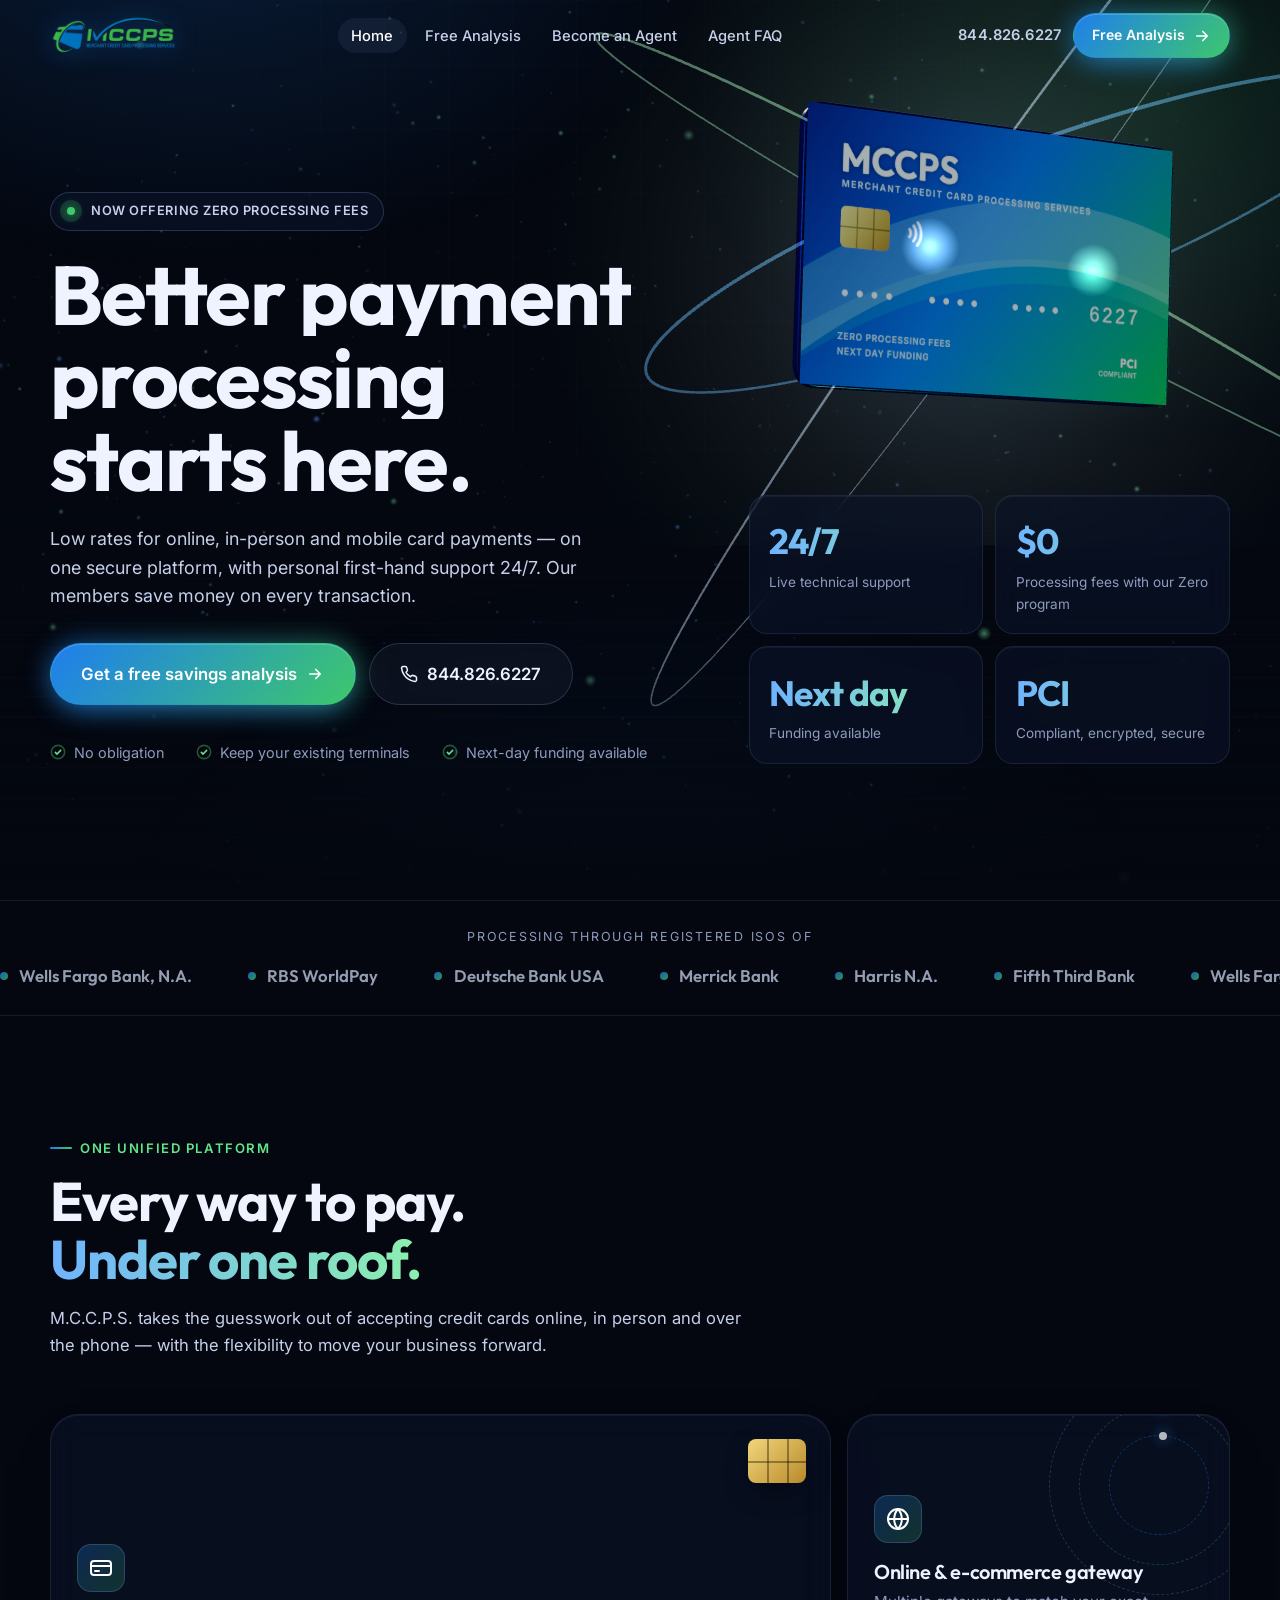
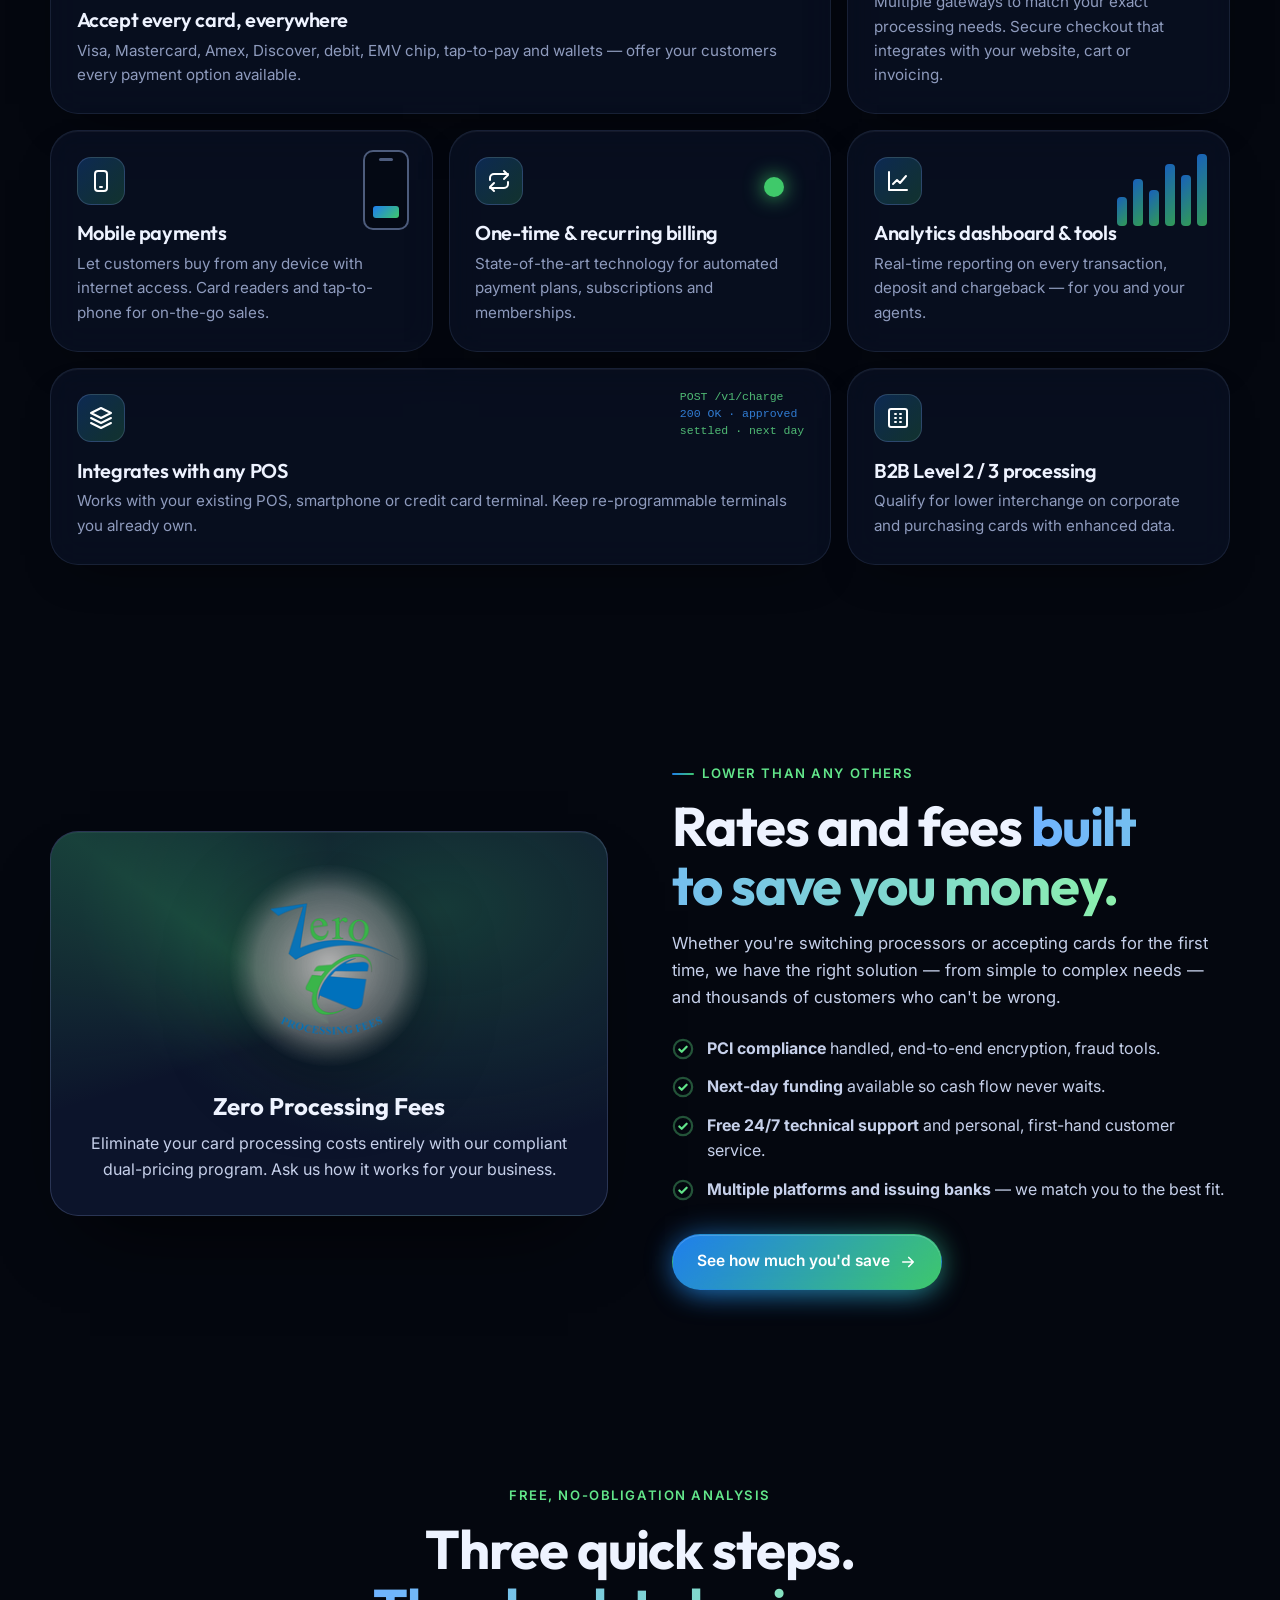
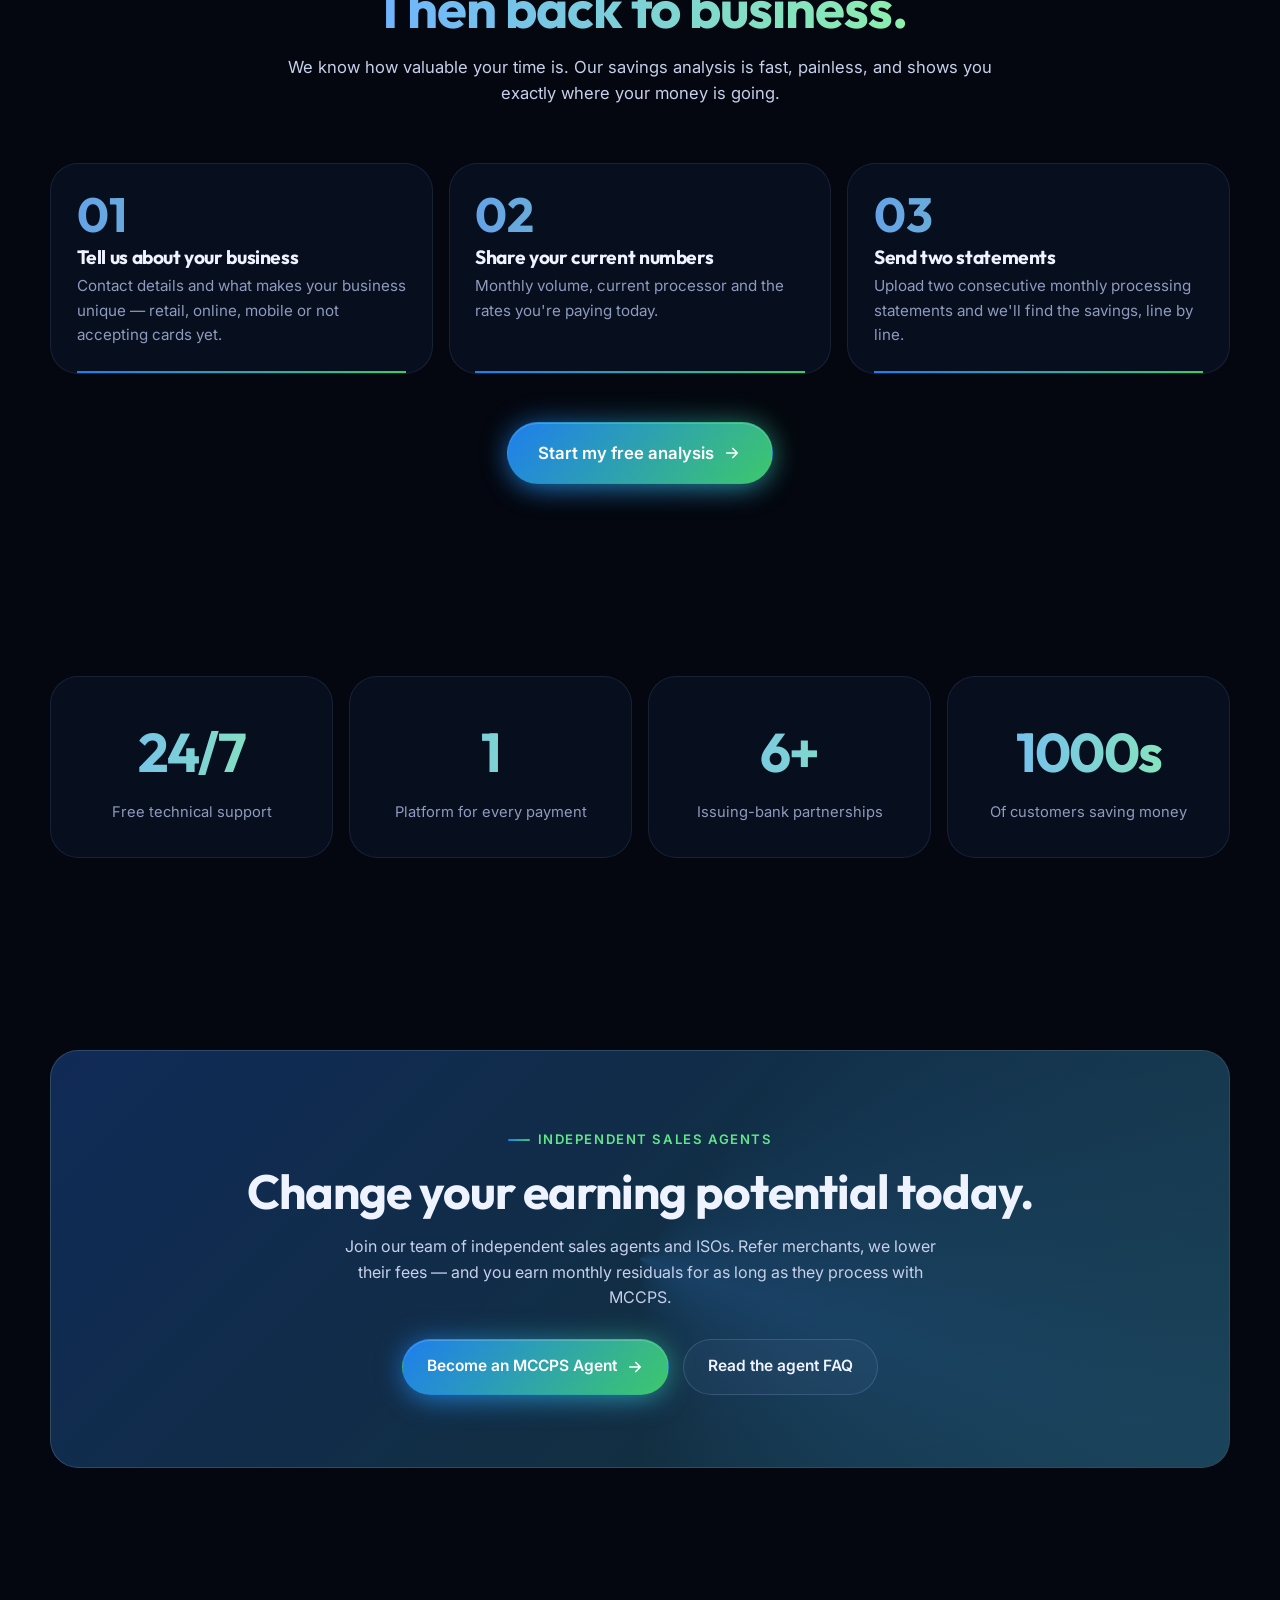
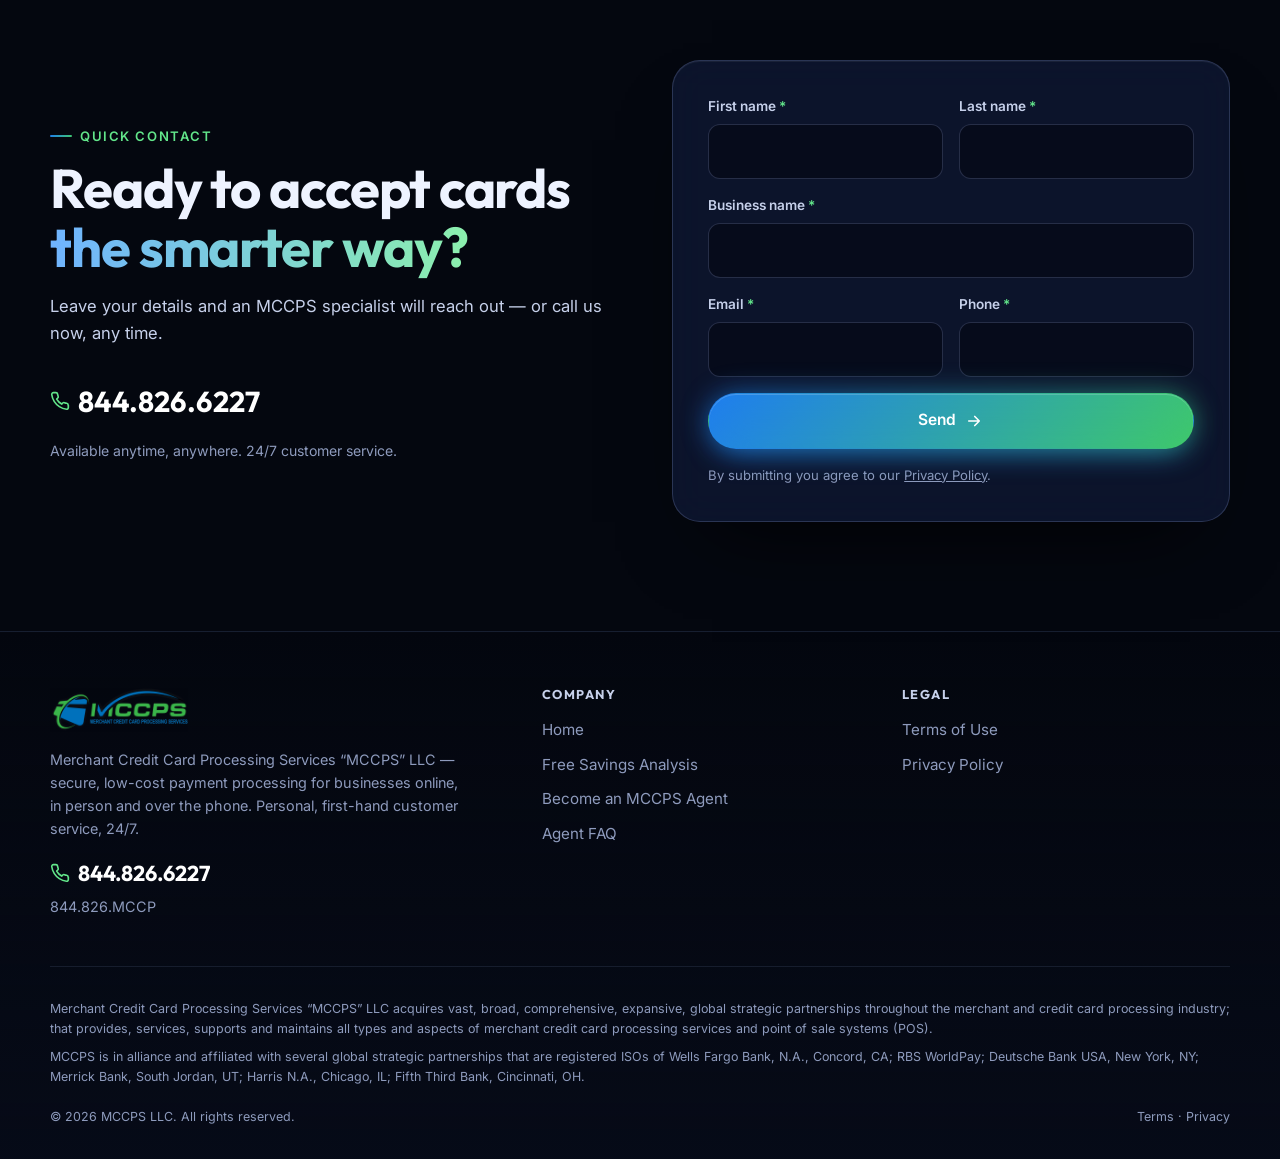
==== commit 9c30c306: "Phone hero layout, OG image, sticky analysis column, polish Co-Authored-By: Claude Fable 5 <noreply@" ====
--- a/index.html
+++ b/index.html
@@ -12,7 +12,7 @@
 <meta property="og:description" content="M.C.C.P.S secure payment processing takes the guesswork out of accepting credit cards online, in person and over the phone. Low rates, zero-fee program, next-day funding, 24/7 support. Get a free savings analysis.">
 <meta property="og:type" content="website">
 <meta property="og:url" content="https://joe-miz.com/mccp-services/">
-<meta property="og:image" content="https://joe-miz.com/mccp-services/assets/og.png">
+<meta property="og:image" content="https://joe-miz.com/mccp-services/assets/og.jpg">
 <meta name="twitter:card" content="summary_large_image">
 <link rel="icon" type="image/png" href="assets/favicon.png">
 <link rel="apple-touch-icon" href="assets/apple-touch-icon.png">
@@ -21,7 +21,7 @@
 <link href="https://fonts.googleapis.com/css2?family=Inter:wght@400;500;600&family=Outfit:wght@500;600;700&display=swap" rel="stylesheet">
 <link rel="stylesheet" href="styles.css">
 <script type="application/ld+json">
-{"@context":"https://schema.org","@type":"FinancialService","name":"Merchant Credit Card Processing Services (MCCPS)","alternateName":"MCCPS LLC","url":"https://www.mccp.services/","telephone":"+1-844-826-6227","description":"Secure, low-cost merchant credit card processing online, in person and over the phone. Zero processing fee program, next-day funding, 24/7 support.","areaServed":"US","image":"https://joe-miz.com/mccp-services/assets/og.png"}
+{"@context":"https://schema.org","@type":"FinancialService","name":"Merchant Credit Card Processing Services (MCCPS)","alternateName":"MCCPS LLC","url":"https://www.mccp.services/","telephone":"+1-844-826-6227","description":"Secure, low-cost merchant credit card processing online, in person and over the phone. Zero processing fee program, next-day funding, 24/7 support.","areaServed":"US","image":"https://joe-miz.com/mccp-services/assets/og.jpg"}
 </script>
 </head>
 <body>
--- a/styles.css
+++ b/styles.css
@@ -219,6 +219,12 @@
 .stat__num { font-family: var(--font-display); font-size: clamp(1.6rem, 3vw, 2.2rem); font-weight: 700; letter-spacing: -.03em; }
 .stat__label { color: var(--muted); font-size: .85rem; margin-top: .15rem; }
 
+@media (max-width: 959px) {
+  /* phone: 3D card lives in the top ~40% of the first viewport, copy starts below it */
+  .hero { padding-top: calc(var(--nav-h) + 36svh); }
+  .hero__scene { height: 100svh; bottom: auto; }
+  .hero__fade { top: 72svh; height: 28svh; bottom: auto; }
+}
 @media (min-width: 960px) {
   .hero__inner { grid-template-columns: 1.15fr .85fr; align-items: end; gap: 3rem; }
   .hero__stats { grid-template-columns: repeat(2, 1fr); max-width: 520px; justify-self: end; }
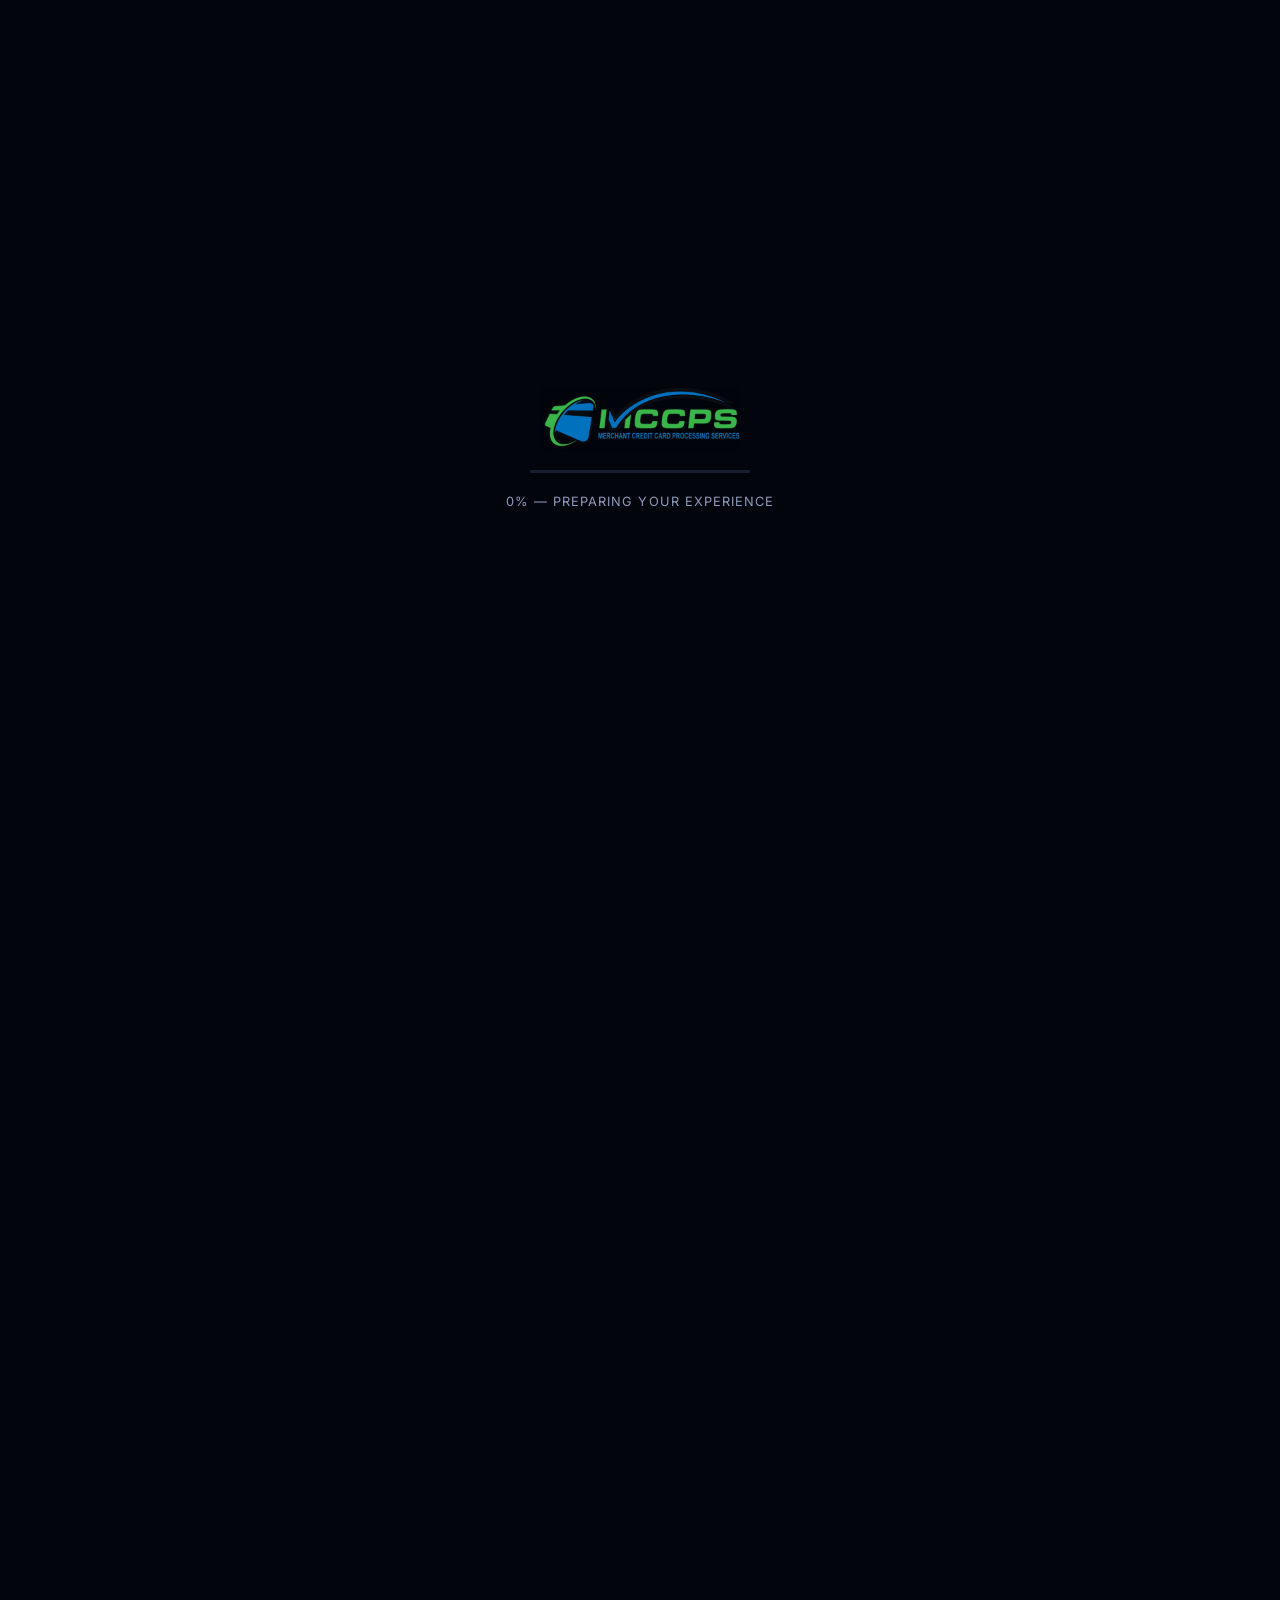
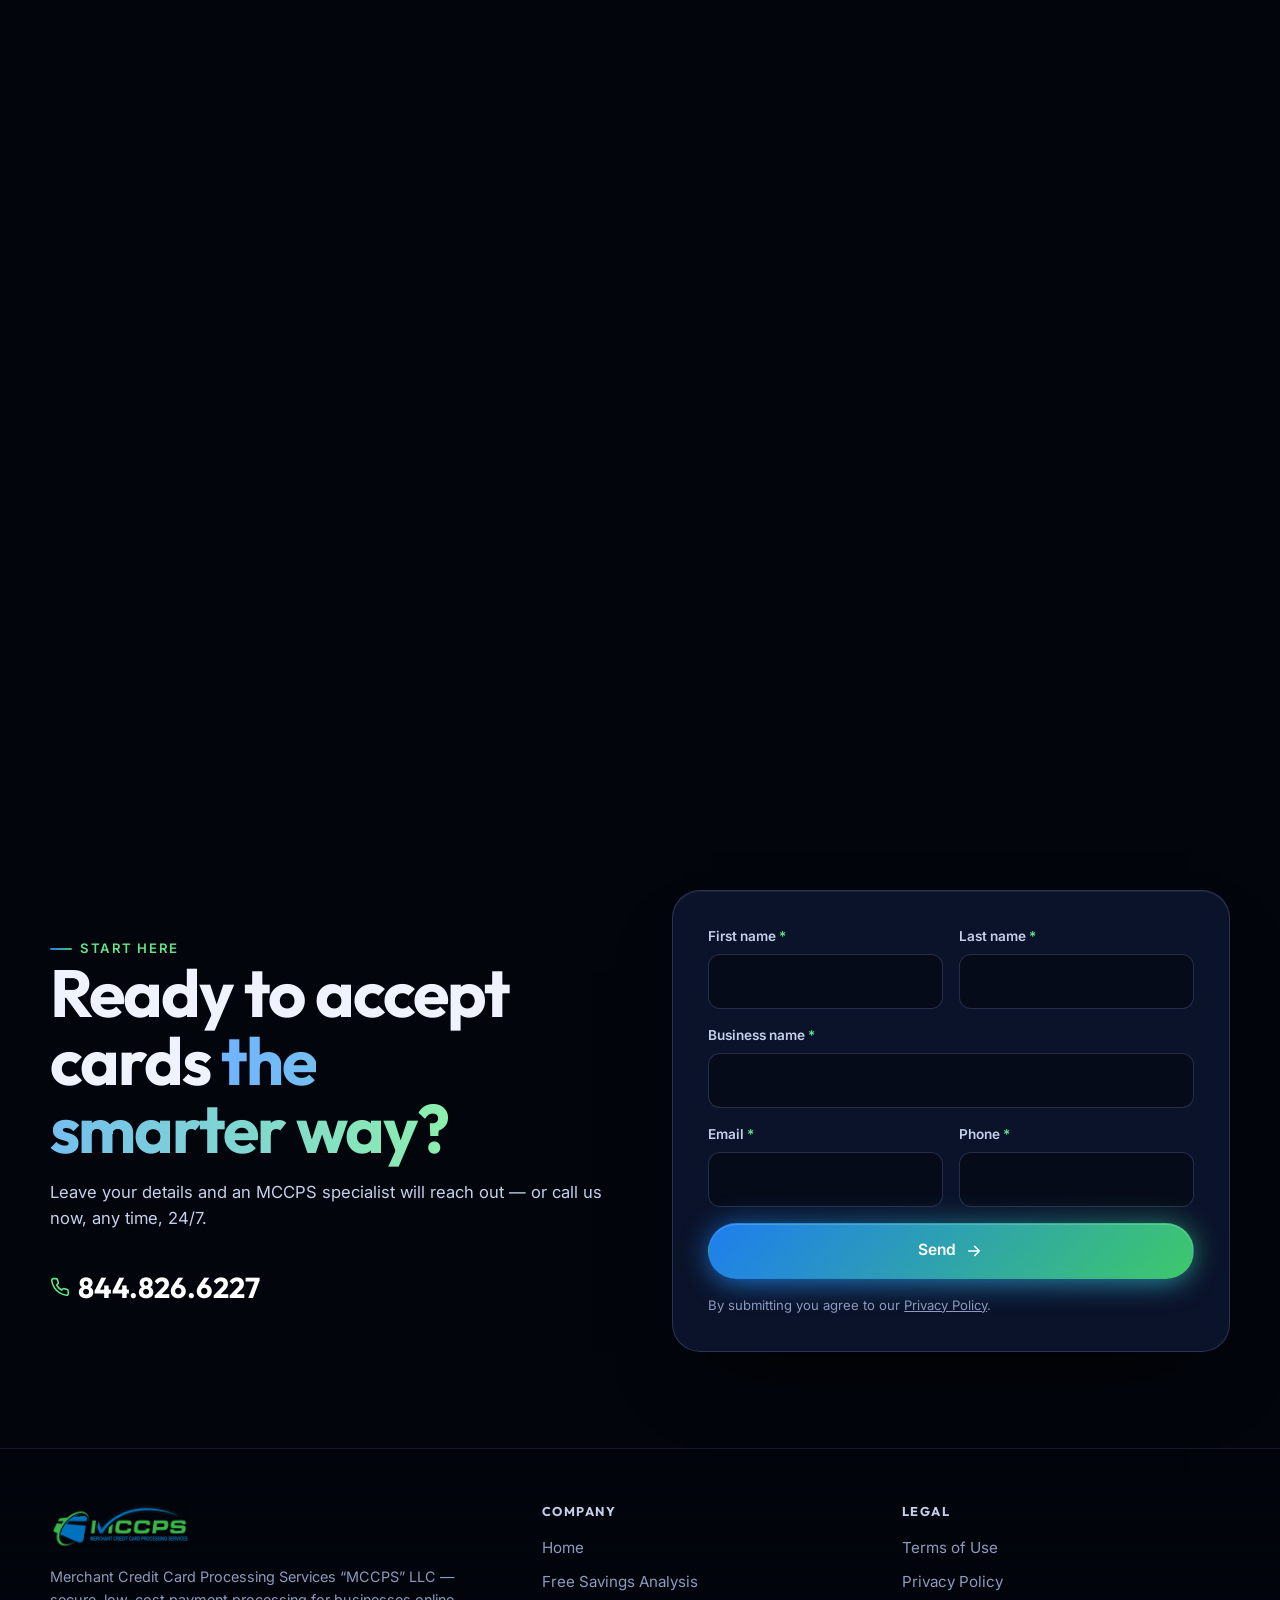
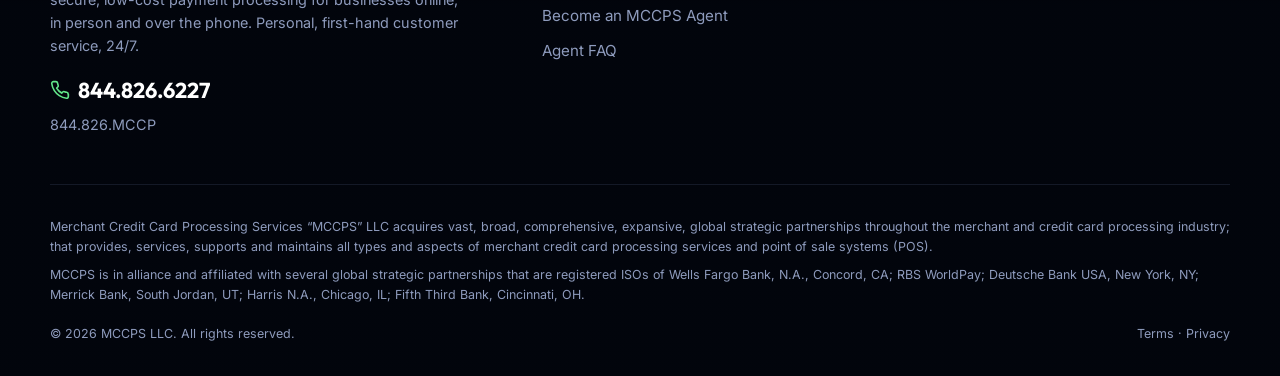
==== commit 8549c805: "SEO + social metadata: OG/Twitter cards with image dims, iOS/Android meta, manifest, JSON-LD org/sit" ====
--- a/index.html
+++ b/index.html
@@ -3,28 +3,58 @@
 <head>
 <meta charset="utf-8">
 <meta name="viewport" content="width=device-width, initial-scale=1, viewport-fit=cover">
-<title>MCCPS — Merchant Credit Card Processing Services | Better Payment Processing Starts Here</title>
+<title>MCCPS — Merchant Credit Card Processing Services | Payments, re-engineered</title>
 <meta name="description" content="M.C.C.P.S secure payment processing takes the guesswork out of accepting credit cards online, in person and over the phone. Low rates, zero-fee program, next-day funding, 24/7 support. Get a free savings analysis.">
-<meta name="theme-color" content="#04070f">
+<meta name="robots" content="index, follow, max-image-preview:large, max-snippet:-1, max-video-preview:-1">
+<meta name="keywords" content="merchant credit card processing, payment processing, zero processing fees, dual pricing, next day funding, EMV, contactless, payment gateway, POS, ISO agent program, MCCPS">
+<meta name="author" content="MCCPS LLC">
+<meta name="theme-color" content="#02050c">
+<meta name="color-scheme" content="dark">
 <link rel="canonical" href="https://joe-miz.com/mccp-services/">
+<link rel="manifest" href="site.webmanifest">
+<link rel="icon" type="image/png" sizes="64x64" href="assets/favicon.png">
+<link rel="apple-touch-icon" sizes="180x180" href="assets/apple-touch-icon.png">
+<!-- Open Graph (iMessage, WhatsApp, Facebook, LinkedIn, Slack link previews) -->
+<meta property="og:type" content="website">
 <meta property="og:site_name" content="MCCPS — Merchant Credit Card Processing Services">
-<meta property="og:title" content="MCCPS — Merchant Credit Card Processing Services | Better Payment Processing Starts Here">
+<meta property="og:locale" content="en_US">
+<meta property="og:title" content="MCCPS — Merchant Credit Card Processing Services | Payments, re-engineered">
 <meta property="og:description" content="M.C.C.P.S secure payment processing takes the guesswork out of accepting credit cards online, in person and over the phone. Low rates, zero-fee program, next-day funding, 24/7 support. Get a free savings analysis.">
-<meta property="og:type" content="website">
 <meta property="og:url" content="https://joe-miz.com/mccp-services/">
 <meta property="og:image" content="https://joe-miz.com/mccp-services/assets/og.jpg">
+<meta property="og:image:secure_url" content="https://joe-miz.com/mccp-services/assets/og.jpg">
+<meta property="og:image:type" content="image/jpeg">
+<meta property="og:image:width" content="1200">
+<meta property="og:image:height" content="630">
+<meta property="og:image:alt" content="MCCPS — Payments, re-engineered. 3D payment card over a dark futuristic background.">
+<meta property="og:phone_number" content="+1-844-826-6227">
+<!-- Twitter / X -->
 <meta name="twitter:card" content="summary_large_image">
-<link rel="icon" type="image/png" href="assets/favicon.png">
-<link rel="apple-touch-icon" href="assets/apple-touch-icon.png">
+<meta name="twitter:title" content="MCCPS — Merchant Credit Card Processing Services | Payments, re-engineered">
+<meta name="twitter:description" content="M.C.C.P.S secure payment processing takes the guesswork out of accepting credit cards online, in person and over the phone. Low rates, zero-fee program, next-day funding, 24/7 support. Get a free savings analysis.">
+<meta name="twitter:image" content="https://joe-miz.com/mccp-services/assets/og.jpg">
+<meta name="twitter:image:alt" content="MCCPS — Payments, re-engineered.">
+<!-- iOS / Android -->
+<meta name="apple-mobile-web-app-title" content="MCCPS">
+<meta name="application-name" content="MCCPS">
+<meta name="apple-mobile-web-app-capable" content="yes">
+<meta name="apple-mobile-web-app-status-bar-style" content="black-translucent">
+<meta name="mobile-web-app-capable" content="yes">
+<meta name="format-detection" content="telephone=yes">
+<meta name="msapplication-TileColor" content="#02050c">
+<meta name="msapplication-TileImage" content="assets/apple-touch-icon.png">
 <link rel="preconnect" href="https://fonts.googleapis.com">
 <link rel="preconnect" href="https://fonts.gstatic.com" crossorigin>
 <link href="https://fonts.googleapis.com/css2?family=Inter:wght@400;500;600&family=Outfit:wght@500;600;700&display=swap" rel="stylesheet">
 <link rel="stylesheet" href="styles.css">
-<script type="application/ld+json">
-{"@context":"https://schema.org","@type":"FinancialService","name":"Merchant Credit Card Processing Services (MCCPS)","alternateName":"MCCPS LLC","url":"https://www.mccp.services/","telephone":"+1-844-826-6227","description":"Secure, low-cost merchant credit card processing online, in person and over the phone. Zero processing fee program, next-day funding, 24/7 support.","areaServed":"US","image":"https://joe-miz.com/mccp-services/assets/og.jpg"}
-</script>
+<script type="application/ld+json">{"@context": "https://schema.org", "@type": "BreadcrumbList", "itemListElement": [{"@type": "ListItem", "position": 1, "name": "Home", "item": "https://joe-miz.com/mccp-services/"}]}</script>
+<script type="application/ld+json">{"@context": "https://schema.org", "@graph": [{"@type": "Organization", "@id": "https://joe-miz.com/mccp-services/#org", "name": "Merchant Credit Card Processing Services (MCCPS)", "alternateName": ["MCCPS", "M.C.C.P.S.", "MCCPS LLC"], "url": "https://www.mccp.services/", "logo": "https://joe-miz.com/mccp-services/assets/logo.png", "image": "https://joe-miz.com/mccp-services/assets/og.jpg", "telephone": "+1-844-826-6227", "contactPoint": [{"@type": "ContactPoint", "telephone": "+1-844-826-6227", "contactType": "customer service", "areaServed": "US", "availableLanguage": "English", "hoursAvailable": "Mo-Su 00:00-23:59"}], "areaServed": "US", "slogan": "Better payment processing starts here."}, {"@type": "WebSite", "@id": "https://joe-miz.com/mccp-services/#site", "url": "https://joe-miz.com/mccp-services/", "name": "MCCPS \u2014 Merchant Credit Card Processing Services", "publisher": {"@id": "https://joe-miz.com/mccp-services/#org"}, "inLanguage": "en-US"}, {"@type": "FinancialService", "@id": "https://joe-miz.com/mccp-services/#service", "name": "MCCPS Merchant Credit Card Processing", "url": "https://joe-miz.com/mccp-services/", "telephone": "+1-844-826-6227", "parentOrganization": {"@id": "https://joe-miz.com/mccp-services/#org"}, "areaServed": "US", "priceRange": "$$", "description": "Secure, low-cost merchant credit card processing online, in person and over the phone. Zero Processing Fees program, next-day funding, PCI compliance, 24/7 support.", "hasOfferCatalog": {"@type": "OfferCatalog", "name": "Payment processing services", "itemListElement": [{"@type": "Offer", "itemOffered": {"@type": "Service", "name": "In-person card processing (EMV, contactless, mobile)"}}, {"@type": "Offer", "itemOffered": {"@type": "Service", "name": "Online / e-commerce payment gateway"}}, {"@type": "Offer", "itemOffered": {"@type": "Service", "name": "Zero Processing Fees program (dual pricing)"}}, {"@type": "Offer", "itemOffered": {"@type": "Service", "name": "Free merchant statement savings analysis"}}, {"@type": "Offer", "itemOffered": {"@type": "Service", "name": "Independent sales agent / ISO program"}}]}}]}</script>
+
+<script type="importmap">{"imports":{"three":"./assets/vendor/three.module.min.js","three/addons/":"./assets/vendor/addons/"}}</script>
+<link rel="stylesheet" href="cinema.css">
+<link rel="modulepreload" href="assets/vendor/three.module.min.js">
 </head>
-<body>
+<body class="is-cinema">
 <header class="nav">
   <div class="container nav__inner">
     <a class="nav__logo" href="index.html" aria-label="MCCPS home"><img src="assets/logo.png" alt="MCCPS — Merchant Credit Card Processing Services" width="236" height="76"></a>
@@ -41,190 +71,233 @@
   <a class="btn btn--primary" href="free-analysis.html">Get Your Free Analysis <svg viewBox="0 0 24 24" fill="none" stroke="currentColor" stroke-width="2.2" stroke-linecap="round" stroke-linejoin="round"><path d="M5 12h14M13 6l6 6-6 6"/></svg></a>
   <a class="mobile-menu__phone" href="tel:+18448266227">Call 844.826.6227</a>
 </div>
-
-<section class="hero">
-  <div class="hero__scene" data-scene aria-hidden="true"></div>
-  <div class="hero__fade"></div>
-  <div class="container hero__inner">
-    <div class="hero__copy">
-      <span class="eyebrow reveal is-visible"><span class="eyebrow__dot"></span> Now offering Zero Processing Fees</span>
-      <h1 class="words">Better payment processing starts here.</h1>
-      <p class="hero__sub reveal" style="--d:500ms">Low rates for online, in-person and mobile card payments — on one secure platform, with personal first-hand support 24/7. Our members save money on every transaction.</p>
-      <div class="hero__actions reveal" style="--d:650ms">
-        <a class="btn btn--primary btn--lg" href="free-analysis.html">Get a free savings analysis <svg viewBox="0 0 24 24" fill="none" stroke="currentColor" stroke-width="2.2" stroke-linecap="round" stroke-linejoin="round"><path d="M5 12h14M13 6l6 6-6 6"/></svg></a>
-        <a class="btn btn--ghost btn--lg" href="tel:+18448266227"><svg viewBox="0 0 24 24" fill="none" stroke="currentColor" stroke-width="2" stroke-linecap="round" stroke-linejoin="round"><path d="M22 16.9v3a2 2 0 0 1-2.2 2 19.8 19.8 0 0 1-8.6-3.1 19.5 19.5 0 0 1-6-6A19.8 19.8 0 0 1 2.1 4.2 2 2 0 0 1 4.1 2h3a2 2 0 0 1 2 1.7c.1.9.4 1.8.7 2.6a2 2 0 0 1-.5 2.1L8 9.7a16 16 0 0 0 6 6l1.3-1.3a2 2 0 0 1 2.1-.4c.8.3 1.7.6 2.6.7a2 2 0 0 1 1.7 2z"/></svg> 844.826.6227</a>
-      </div>
-      <div class="hero__meta reveal" style="--d:800ms">
-        <span><svg viewBox="0 0 24 24" fill="none" stroke="currentColor" stroke-width="2.4" stroke-linecap="round" stroke-linejoin="round"><circle cx="12" cy="12" r="10" opacity=".35"/><path d="M8 12.5l2.6 2.6L16 9.5"/></svg> No obligation</span>
-        <span><svg viewBox="0 0 24 24" fill="none" stroke="currentColor" stroke-width="2.4" stroke-linecap="round" stroke-linejoin="round"><circle cx="12" cy="12" r="10" opacity=".35"/><path d="M8 12.5l2.6 2.6L16 9.5"/></svg> Keep your existing terminals</span>
-        <span><svg viewBox="0 0 24 24" fill="none" stroke="currentColor" stroke-width="2.4" stroke-linecap="round" stroke-linejoin="round"><circle cx="12" cy="12" r="10" opacity=".35"/><path d="M8 12.5l2.6 2.6L16 9.5"/></svg> Next-day funding available</span>
-      </div>
-    </div>
-    <div class="hero__stats" data-stagger>
-      <div class="stat reveal"><div class="stat__num gt" data-count="24" data-suffix="/7">0/7</div><div class="stat__label">Live technical support</div></div>
-      <div class="stat reveal"><div class="stat__num gt" data-count="0" data-prefix="$">$0</div><div class="stat__label">Processing fees with our Zero program</div></div>
-      <div class="stat reveal"><div class="stat__num gt">Next day</div><div class="stat__label">Funding available</div></div>
-      <div class="stat reveal"><div class="stat__num gt">PCI</div><div class="stat__label">Compliant, encrypted, secure</div></div>
-    </div>
+<!-- ===================== PRELOADER ===================== -->
+<div class="preloader" id="preloader" aria-hidden="true">
+  <div class="preloader__inner">
+    <img src="assets/logo.png" alt="" width="236" height="76">
+    <div class="preloader__bar"><i></i></div>
+    <div class="preloader__label"><span data-load-pct>0</span>% — preparing your experience</div>
   </div>
-</section>
-
-<section class="marquee" aria-label="Affiliations">
-  <div class="marquee__label">Processing through registered ISOs of</div>
-  <div class="marquee__track">
-    <span class="marquee__item"><i></i>Wells Fargo Bank, N.A.</span><span class="marquee__item"><i></i>RBS WorldPay</span><span class="marquee__item"><i></i>Deutsche Bank USA</span><span class="marquee__item"><i></i>Merrick Bank</span><span class="marquee__item"><i></i>Harris N.A.</span><span class="marquee__item"><i></i>Fifth Third Bank</span><span class="marquee__item"><i></i>Wells Fargo Bank, N.A.</span><span class="marquee__item"><i></i>RBS WorldPay</span><span class="marquee__item"><i></i>Deutsche Bank USA</span><span class="marquee__item"><i></i>Merrick Bank</span><span class="marquee__item"><i></i>Harris N.A.</span><span class="marquee__item"><i></i>Fifth Third Bank</span>
-  </div>
-</section>
-
-<section class="section" id="platform">
-  <div class="container">
-    <div class="section__head reveal">
-      <span class="kicker">One unified platform</span>
-      <h2 class="h2">Every way to pay. <span class="gt">Under one roof.</span></h2>
-      <p class="lead">M.C.C.P.S. takes the guesswork out of accepting credit cards online, in person and over the phone — with the flexibility to move your business forward.</p>
-    </div>
-    <div class="bento" data-stagger>
-      <article class="card reveal card--wide card--feature">
-  <div class="card__visual"><div class="viz-chip"></div></div>
-  <div class="card__icon"><svg viewBox="0 0 24 24" fill="none" stroke="currentColor" stroke-width="2" stroke-linecap="round" stroke-linejoin="round"><rect x="2" y="5" width="20" height="14" rx="3"/><path d="M2 10h20M6 15h4"/></svg></div>
-  <h3>Accept every card, everywhere</h3>
-  <p>Visa, Mastercard, Amex, Discover, debit, EMV chip, tap-to-pay and wallets — offer your customers every payment option available.</p>
-</article>
-      <article class="card reveal card--feature">
-  <div class="card__visual"><div class="viz-orbit"><i></i><i></i><i></i></div></div>
-  <div class="card__icon"><svg viewBox="0 0 24 24" fill="none" stroke="currentColor" stroke-width="2" stroke-linecap="round" stroke-linejoin="round"><circle cx="12" cy="12" r="10"/><path d="M2 12h20M12 2a15 15 0 0 1 0 20M12 2a15 15 0 0 0 0 20"/></svg></div>
-  <h3>Online & e-commerce gateway</h3>
-  <p>Multiple gateways to match your exact processing needs. Secure checkout that integrates with your website, cart or invoicing.</p>
-</article>
-      <article class="card reveal ">
-  <div class="card__visual"><div class="viz-phone"></div></div>
-  <div class="card__icon"><svg viewBox="0 0 24 24" fill="none" stroke="currentColor" stroke-width="2" stroke-linecap="round" stroke-linejoin="round"><rect x="6" y="2" width="12" height="20" rx="3"/><path d="M11 18h2"/></svg></div>
-  <h3>Mobile payments</h3>
-  <p>Let customers buy from any device with internet access. Card readers and tap-to-phone for on-the-go sales.</p>
-</article>
-      <article class="card reveal ">
-  <div class="card__visual"><div class="viz-pulse"><i></i><i></i><i></i></div></div>
-  <div class="card__icon"><svg viewBox="0 0 24 24" fill="none" stroke="currentColor" stroke-width="2" stroke-linecap="round" stroke-linejoin="round"><path d="M17 2l4 4-4 4"/><path d="M3 11V9a4 4 0 0 1 4-4h14"/><path d="M7 22l-4-4 4-4"/><path d="M21 13v2a4 4 0 0 1-4 4H3"/></svg></div>
-  <h3>One-time & recurring billing</h3>
-  <p>State-of-the-art technology for automated payment plans, subscriptions and memberships.</p>
-</article>
-      <article class="card reveal ">
-  <div class="card__visual"><div class="viz-bars"><i></i><i></i><i></i><i></i><i></i><i></i></div></div>
-  <div class="card__icon"><svg viewBox="0 0 24 24" fill="none" stroke="currentColor" stroke-width="2" stroke-linecap="round" stroke-linejoin="round"><path d="M3 3v18h18"/><path d="M7 15l4-4 3 3 6-7"/></svg></div>
-  <h3>Analytics dashboard & tools</h3>
-  <p>Real-time reporting on every transaction, deposit and chargeback — for you and your agents.</p>
-</article>
-      <article class="card reveal card--wide">
-  <div class="card__visual"><div class="viz-code"><span>POST /v1/charge</span><span>200 OK · approved</span><span>settled · next day</span></div></div>
-  <div class="card__icon"><svg viewBox="0 0 24 24" fill="none" stroke="currentColor" stroke-width="2" stroke-linecap="round" stroke-linejoin="round"><path d="M12 2l10 5-10 5L2 7z"/><path d="M2 12l10 5 10-5"/><path d="M2 17l10 5 10-5"/></svg></div>
-  <h3>Integrates with any POS</h3>
-  <p>Works with your existing POS, smartphone or credit card terminal. Keep re-programmable terminals you already own.</p>
-</article>
-      <article class="card reveal ">
-  
-  <div class="card__icon"><svg viewBox="0 0 24 24" fill="none" stroke="currentColor" stroke-width="2" stroke-linecap="round" stroke-linejoin="round"><rect x="3" y="3" width="18" height="18" rx="2"/><path d="M9 8h1M14 8h1M9 12h1M14 12h1M9 16h1M14 16h1"/></svg></div>
-  <h3>B2B Level 2 / 3 processing</h3>
-  <p>Qualify for lower interchange on corporate and purchasing cards with enhanced data.</p>
-</article>
-    </div>
-  </div>
-</section>
-
-<section class="section section--tight" id="zero">
-  <div class="container">
-    <div class="split">
-      <div class="zero-card reveal reveal--scale">
-        <div class="zero-card__ring"></div>
-        <img src="assets/zero-logo.png" alt="Zero Processing Fees program" width="200" height="200">
-        <div class="zero-card__body">
-          <strong>Zero Processing Fees</strong>
-          <p>Eliminate your card processing costs entirely with our compliant dual-pricing program. Ask us how it works for your business.</p>
-        </div>
-      </div>
-      <div class="reveal">
-        <span class="kicker">Lower than any others</span>
-        <h2 class="h2">Rates and fees <span class="gt">built to save you money.</span></h2>
-        <p class="lead">Whether you're switching processors or accepting cards for the first time, we have the right solution — from simple to complex needs — and thousands of customers who can't be wrong.</p>
-        <ul class="check-list">
-          <li><svg viewBox="0 0 24 24" fill="none" stroke="currentColor" stroke-width="2.4" stroke-linecap="round" stroke-linejoin="round"><circle cx="12" cy="12" r="10" opacity=".35"/><path d="M8 12.5l2.6 2.6L16 9.5"/></svg><span><b>PCI compliance</b> handled, end-to-end encryption, fraud tools.</span></li>
-          <li><svg viewBox="0 0 24 24" fill="none" stroke="currentColor" stroke-width="2.4" stroke-linecap="round" stroke-linejoin="round"><circle cx="12" cy="12" r="10" opacity=".35"/><path d="M8 12.5l2.6 2.6L16 9.5"/></svg><span><b>Next-day funding</b> available so cash flow never waits.</span></li>
-          <li><svg viewBox="0 0 24 24" fill="none" stroke="currentColor" stroke-width="2.4" stroke-linecap="round" stroke-linejoin="round"><circle cx="12" cy="12" r="10" opacity=".35"/><path d="M8 12.5l2.6 2.6L16 9.5"/></svg><span><b>Free 24/7 technical support</b> and personal, first-hand customer service.</span></li>
-          <li><svg viewBox="0 0 24 24" fill="none" stroke="currentColor" stroke-width="2.4" stroke-linecap="round" stroke-linejoin="round"><circle cx="12" cy="12" r="10" opacity=".35"/><path d="M8 12.5l2.6 2.6L16 9.5"/></svg><span><b>Multiple platforms and issuing banks</b> — we match you to the best fit.</span></li>
-        </ul>
-        <div class="hero__actions"><a class="btn btn--primary" href="free-analysis.html">See how much you'd save <svg viewBox="0 0 24 24" fill="none" stroke="currentColor" stroke-width="2.2" stroke-linecap="round" stroke-linejoin="round"><path d="M5 12h14M13 6l6 6-6 6"/></svg></a></div>
-      </div>
-    </div>
-  </div>
-</section>
-
-<section class="section" id="how">
-  <div class="container">
-    <div class="section__head section__head--center reveal">
-      <span class="kicker">Free, no-obligation analysis</span>
-      <h2 class="h2">Three quick steps. <span class="gt">Then back to business.</span></h2>
-      <p class="lead">We know how valuable your time is. Our savings analysis is fast, painless, and shows you exactly where your money is going.</p>
-    </div>
-    <div class="steps">
-      <div class="step"><div class="step__n">01</div><h3>Tell us about your business</h3><p>Contact details and what makes your business unique — retail, online, mobile or not accepting cards yet.</p></div>
-      <div class="step"><div class="step__n">02</div><h3>Share your current numbers</h3><p>Monthly volume, current processor and the rates you're paying today.</p></div>
-      <div class="step"><div class="step__n">03</div><h3>Send two statements</h3><p>Upload two consecutive monthly processing statements and we'll find the savings, line by line.</p></div>
-    </div>
-    <div class="center mt-3 reveal"><a class="btn btn--primary btn--lg" href="free-analysis.html">Start my free analysis <svg viewBox="0 0 24 24" fill="none" stroke="currentColor" stroke-width="2.2" stroke-linecap="round" stroke-linejoin="round"><path d="M5 12h14M13 6l6 6-6 6"/></svg></a></div>
-  </div>
-</section>
-
-<section class="section section--tight">
-  <div class="container">
-    <div class="numbers" data-stagger>
-      <div class="number reveal"><div class="number__v" data-count="24" data-suffix="/7">0</div><div class="number__l">Free technical support</div></div>
-      <div class="number reveal"><div class="number__v" data-count="1">0</div><div class="number__l">Platform for every payment</div></div>
-      <div class="number reveal"><div class="number__v" data-count="6" data-suffix="+">0</div><div class="number__l">Issuing-bank partnerships</div></div>
-      <div class="number reveal"><div class="number__v" data-count="1000" data-suffix="s">0</div><div class="number__l">Of customers saving money</div></div>
-    </div>
-  </div>
-</section>
-
-<section class="section" id="agents">
-  <div class="container">
-    <div class="cta-band reveal reveal--scale">
-      <span class="kicker">Independent sales agents</span>
-      <h2 class="mt-1">Change your earning potential today.</h2>
-      <p>Join our team of independent sales agents and ISOs. Refer merchants, we lower their fees — and you earn monthly residuals for as long as they process with MCCPS.</p>
-      <div class="actions">
-        <a class="btn btn--primary" href="agents.html">Become an MCCPS Agent <svg viewBox="0 0 24 24" fill="none" stroke="currentColor" stroke-width="2.2" stroke-linecap="round" stroke-linejoin="round"><path d="M5 12h14M13 6l6 6-6 6"/></svg></a>
-        <a class="btn btn--ghost" href="faq.html">Read the agent FAQ</a>
-      </div>
-    </div>
-  </div>
-</section>
-
-<section class="section section--tight" id="contact">
-  <div class="container">
-    <div class="split">
-      <div class="reveal">
-        <span class="kicker">Quick contact</span>
-        <h2 class="h2">Ready to accept cards <span class="gt">the smarter way?</span></h2>
-        <p class="lead">Leave your details and an MCCPS specialist will reach out — or call us now, any time.</p>
-        <a class="footer__phone mt-2" href="tel:+18448266227" style="font-size:1.8rem"><svg viewBox="0 0 24 24" fill="none" stroke="currentColor" stroke-width="2" stroke-linecap="round" stroke-linejoin="round"><path d="M22 16.9v3a2 2 0 0 1-2.2 2 19.8 19.8 0 0 1-8.6-3.1 19.5 19.5 0 0 1-6-6A19.8 19.8 0 0 1 2.1 4.2 2 2 0 0 1 4.1 2h3a2 2 0 0 1 2 1.7c.1.9.4 1.8.7 2.6a2 2 0 0 1-.5 2.1L8 9.7a16 16 0 0 0 6 6l1.3-1.3a2 2 0 0 1 2.1-.4c.8.3 1.7.6 2.6.7a2 2 0 0 1 1.7 2z"/></svg> 844.826.6227</a>
-        <p class="muted small mt-1">Available anytime, anywhere. 24/7 customer service.</p>
-      </div>
-      <form class="form-card reveal" data-form="quick-contact" action="#" novalidate>
-        <input type="hidden" name="_subject" value="MCCPS — Quick Contact">
-        <input type="text" name="_gotcha" class="sr-only" tabindex="-1" autocomplete="off" aria-hidden="true">
-        <div class="form-grid">
-          <div class="field"><label for="qc-first">First name <span class="req">*</span></label><input id="qc-first" name="first_name" required autocomplete="given-name"></div>
-          <div class="field"><label for="qc-last">Last name <span class="req">*</span></label><input id="qc-last" name="last_name" required autocomplete="family-name"></div>
-          <div class="field full"><label for="qc-biz">Business name <span class="req">*</span></label><input id="qc-biz" name="business_name" required autocomplete="organization"></div>
-          <div class="field"><label for="qc-email">Email <span class="req">*</span></label><input id="qc-email" type="email" name="email" required autocomplete="email"></div>
-          <div class="field"><label for="qc-phone">Phone <span class="req">*</span></label><input id="qc-phone" type="tel" name="phone" required autocomplete="tel"></div>
-          <div class="field full"><button class="btn btn--primary btn--block" type="submit">Send <svg viewBox="0 0 24 24" fill="none" stroke="currentColor" stroke-width="2.2" stroke-linecap="round" stroke-linejoin="round"><path d="M5 12h14M13 6l6 6-6 6"/></svg></button></div>
-        </div>
-        <div class="form-status" role="status" aria-live="polite"></div>
-        <p class="form-note mt-1">By submitting you agree to our <a href="privacy.html" style="text-decoration:underline">Privacy Policy</a>.</p>
-      </form>
-    </div>
-  </div>
-</section>
+</div>
+
+<!-- ===================== 3D STAGE (fixed) ===================== -->
+<div class="stage" id="stage" aria-hidden="true">
+  <canvas id="gl"></canvas>
+  <div class="stage__labels" id="labels"></div>
+</div>
+<div class="scrim" aria-hidden="true"></div>
+
+<!-- ===================== CHAPTER NAV ===================== -->
+<nav class="chnav" aria-label="Chapters" id="chnav">
+  <a href="#hero" data-go="0"><span>Intro</span></a>
+  <a href="#engineered" data-go="1"><span>The card</span></a>
+  <a href="#tap" data-go="2"><span>Tap to pay</span></a>
+  <a href="#flow" data-go="3"><span>The network</span></a>
+  <a href="#zero" data-go="4"><span>Zero fees</span></a>
+  <a href="#insights" data-go="5"><span>Insights</span></a>
+  <a href="#secure" data-go="6"><span>Security</span></a>
+  <a href="#agents" data-go="7"><span>Agents</span></a>
+  <a href="#contact" data-go="8"><span>Contact</span></a>
+</nav>
+
+<main class="story" id="story">
+
+  <!-- 0 HERO -->
+  <section class="ch ch--hero" id="hero" data-ch="hero" data-h="170">
+    <div class="ch__pin">
+      <div class="container ch__grid">
+        <div class="copy copy--hero" data-in="0" data-out="0.7">
+          <span class="eyebrow"><span class="eyebrow__dot"></span> Zero Processing Fees · Next-day funding</span>
+          <h1 class="display">Payments,<br><em>re-engineered.</em></h1>
+          <p class="lead-xl">One platform for every way your customers pay — in store, online, on the go. Lower rates, 24/7 human support, and a card program that can take your processing fees to zero.</p>
+          <div class="hero__actions">
+            <a class="btn btn--primary btn--lg" href="free-analysis.html" data-cursor="link">Get a free savings analysis <svg viewBox="0 0 24 24" fill="none" stroke="currentColor" stroke-width="2.2" stroke-linecap="round" stroke-linejoin="round"><path d="M5 12h14M13 6l6 6-6 6"/></svg></a>
+            <a class="btn btn--ghost btn--lg" href="tel:+18448266227" data-cursor="link"><svg viewBox="0 0 24 24" fill="none" stroke="currentColor" stroke-width="2" stroke-linecap="round" stroke-linejoin="round"><path d="M22 16.9v3a2 2 0 0 1-2.2 2 19.8 19.8 0 0 1-8.6-3.1 19.5 19.5 0 0 1-6-6A19.8 19.8 0 0 1 2.1 4.2 2 2 0 0 1 4.1 2h3a2 2 0 0 1 2 1.7c.1.9.4 1.8.7 2.6a2 2 0 0 1-.5 2.1L8 9.7a16 16 0 0 0 6 6l1.3-1.3a2 2 0 0 1 2.1-.4c.8.3 1.7.6 2.6.7a2 2 0 0 1 1.7 2z"/></svg> 844.826.6227</a>
+          </div>
+          <div class="hero__hint"><span class="drag-hint" data-drag-hint><svg viewBox="0 0 24 24" fill="none" stroke="currentColor" stroke-width="2" stroke-linecap="round" stroke-linejoin="round"><path d="M5 9l-3 3 3 3M9 5l3-3 3 3M15 19l-3 3-3-3M19 9l3 3-3 3M2 12h20M12 2v20"/></svg> Drag the card · tap to flip</span></div>
+        </div>
+      </div>
+      <div class="scroll-cue" aria-hidden="true"><span></span> Scroll to explore</div>
+    </div>
+  </section>
+
+  <!-- 1 ENGINEERED (exploded card) -->
+  <section class="ch" id="engineered" data-ch="explode" data-h="280">
+    <div class="ch__pin">
+      <div class="container ch__grid ch__grid--left">
+        <div class="copy" data-in="0.04" data-out="0.38">
+          <span class="kicker">Built for every way to pay</span>
+          <h2 class="display-2">Every layer, <span class="gt">engineered.</span></h2>
+          <p class="lead">EMV chip. Contactless. Swipe. Wallets. One account accepts them all — in person, online and over the phone.</p>
+        </div>
+        <div class="copy" data-in="0.46" data-out="0.94">
+          <span class="kicker">Accept everything</span>
+          <h2 class="display-2">Visa, Mastercard, Amex, Discover — <span class="gt">and every wallet.</span></h2>
+          <p class="lead">Integrates with any POS, smartphone or terminal you already own. If it's re-programmable, keep it.</p>
+          <ul class="pills"><li>EMV chip</li><li>Tap to pay</li><li>Apple Pay · Google Pay</li><li>Debit & PIN</li><li>B2B Level 2 / 3</li></ul>
+        </div>
+      </div>
+    </div>
+  </section>
+
+  <!-- 2 TAP -->
+  <section class="ch" id="tap" data-ch="tap" data-h="320">
+    <div class="ch__pin">
+      <div class="container ch__grid ch__grid--right">
+        <div class="copy" data-in="0.02" data-out="0.3">
+          <span class="kicker">In person</span>
+          <h2 class="display-2">Tap.</h2>
+          <p class="lead">Modern terminals, card readers and tap-to-phone — fast checkout that feels effortless.</p>
+        </div>
+        <div class="copy" data-in="0.36" data-out="0.62">
+          <span class="kicker">Authorized</span>
+          <h2 class="display-2">Approved <span class="gt">in under a second.</span></h2>
+          <p class="lead">Multiple gateways and issuing banks behind every transaction, so approvals are fast and reliable.</p>
+        </div>
+        <div class="copy" data-in="0.68" data-out="0.96">
+          <span class="kicker">Settled</span>
+          <h2 class="display-2">Funded <span class="gt">next day.</span></h2>
+          <p class="lead">Next-day funding available, so cash flow never waits on your processor.</p>
+          <button class="btn btn--ghost" type="button" data-replay data-cursor="link"><svg viewBox="0 0 24 24" fill="none" stroke="currentColor" stroke-width="2" stroke-linecap="round" stroke-linejoin="round"><path d="M3 12a9 9 0 1 0 3-6.7"/><path d="M3 4v5h5"/></svg> Replay the tap</button>
+        </div>
+      </div>
+    </div>
+  </section>
+
+  <!-- 3 FLOW -->
+  <section class="ch" id="flow" data-ch="flow" data-h="260">
+    <div class="ch__pin">
+      <div class="container ch__grid ch__grid--top">
+        <div class="copy copy--center" data-in="0.03" data-out="0.5">
+          <span class="kicker">One platform</span>
+          <h2 class="display-2">Terminal to bank, <span class="gt">one unbroken line.</span></h2>
+          <p class="lead">Gateway, processor, issuing bank — orchestrated under one roof, with one point of contact.</p>
+        </div>
+        <div class="copy copy--center" data-in="0.56" data-out="0.95">
+          <span class="kicker">Registered ISO partnerships</span>
+          <h2 class="display-2">Backed by <span class="gt">the banks.</span></h2>
+          <p class="lead">Our strategic partners are registered ISOs of six major issuing banks — so we match every merchant to the right platform.</p>
+        </div>
+      </div>
+    </div>
+  </section>
+
+  <!-- 4 ZERO -->
+  <section class="ch" id="zero" data-ch="zero" data-h="300">
+    <div class="ch__pin">
+      <div class="container ch__grid ch__grid--left">
+        <div class="copy" data-in="0.03" data-out="0.4">
+          <span class="kicker">What you pay today</span>
+          <h2 class="display-2">Fees stack up. <span class="gt">Quietly.</span></h2>
+          <p class="lead">Every swipe, every month — interchange, markups, statement fees. Most merchants never see the whole stack.</p>
+        </div>
+        <div class="copy" data-in="0.46" data-out="0.96">
+          <span class="kicker">Zero Processing Fees program</span>
+          <h2 class="display-2">Watch it <span class="gt">disappear.</span></h2>
+          <p class="lead">Our compliant dual-pricing program can eliminate your card processing costs entirely. Slide to see what that means for your business.</p>
+          <div class="calc" data-calc>
+            <label for="vol">Monthly card volume <output data-vol-out>$25,000</output></label>
+            <input id="vol" type="range" min="5000" max="250000" step="1000" value="25000" data-vol data-cursor="link">
+            <div class="calc__grid">
+              <div><small>Typical cost today*</small><strong data-fee-now>$0</strong></div>
+              <div><small>With MCCPS Zero</small><strong class="gt">$0</strong></div>
+              <div><small>Saved per year</small><strong data-fee-year>$0</strong></div>
+            </div>
+            <p class="form-note">*Illustrative at 3.2% effective rate. Your free analysis shows your actual numbers.</p>
+          </div>
+        </div>
+      </div>
+      <div class="zero-counter" data-zero-counter aria-hidden="true"><span data-zero-pct>3.2</span><small>%</small></div>
+    </div>
+  </section>
+
+  <!-- 5 INSIGHTS -->
+  <section class="ch" id="insights" data-ch="insights" data-h="260">
+    <div class="ch__pin">
+      <div class="container ch__grid ch__grid--right">
+        <div class="copy" data-in="0.03" data-out="0.5">
+          <span class="kicker">Analytics dashboard & tools</span>
+          <h2 class="display-2">See every dollar <span class="gt">move.</span></h2>
+          <p class="lead">Real-time reporting on transactions, deposits and chargebacks — for owners and for agents. Hover the chart.</p>
+        </div>
+        <div class="copy" data-in="0.56" data-out="0.95">
+          <span class="kicker">Recurring & one-time</span>
+          <h2 class="display-2">Automate <span class="gt">the repeat business.</span></h2>
+          <p class="lead">Subscriptions, memberships, payment plans — state-of-the-art tooling for automated billing.</p>
+          <div class="tiles">
+            <div class="tile"><strong data-count="24" data-suffix="/7">0</strong><small>Live support</small></div>
+            <div class="tile"><strong>Next day</strong><small>Funding</small></div>
+            <div class="tile"><strong data-count="100" data-suffix="%">0</strong><small>Reporting visibility</small></div>
+          </div>
+        </div>
+      </div>
+      <div class="bar-tip" data-bar-tip aria-hidden="true"></div>
+    </div>
+  </section>
+
+  <!-- 6 SECURE -->
+  <section class="ch" id="secure" data-ch="secure" data-h="240">
+    <div class="ch__pin">
+      <div class="container ch__grid ch__grid--left">
+        <div class="copy" data-in="0.04" data-out="0.95">
+          <span class="kicker">Security</span>
+          <h2 class="display-2">PCI compliant. <span class="gt">Encrypted end to end.</span></h2>
+          <p class="lead">Tokenization, EMV, fraud tools and compliance handled — so you can focus on the business, not the breach.</p>
+          <ul class="check-list">
+            <li><svg viewBox="0 0 24 24" fill="none" stroke="currentColor" stroke-width="2.4" stroke-linecap="round" stroke-linejoin="round"><circle cx="12" cy="12" r="10" opacity=".35"/><path d="M8 12.5l2.6 2.6L16 9.5"/></svg><span>PCI DSS compliance guidance included</span></li>
+            <li><svg viewBox="0 0 24 24" fill="none" stroke="currentColor" stroke-width="2.4" stroke-linecap="round" stroke-linejoin="round"><circle cx="12" cy="12" r="10" opacity=".35"/><path d="M8 12.5l2.6 2.6L16 9.5"/></svg><span>EMV chip &amp; contactless encryption</span></li>
+            <li><svg viewBox="0 0 24 24" fill="none" stroke="currentColor" stroke-width="2.4" stroke-linecap="round" stroke-linejoin="round"><circle cx="12" cy="12" r="10" opacity=".35"/><path d="M8 12.5l2.6 2.6L16 9.5"/></svg><span>24/7 free technical support, real humans</span></li>
+          </ul>
+        </div>
+      </div>
+    </div>
+  </section>
+
+  <!-- 7 AGENTS -->
+  <section class="ch" id="agents" data-ch="agents" data-h="220">
+    <div class="ch__pin">
+      <div class="container ch__grid ch__grid--right">
+        <div class="copy" data-in="0.04" data-out="0.95">
+          <span class="kicker">Independent sales agents & ISOs</span>
+          <h2 class="display-2">Build a network. <span class="gt">Earn every month.</span></h2>
+          <p class="lead">Refer merchants, we lower their fees — you earn residuals for as long as they process with MCCPS. Build a team and earn overrides on theirs.</p>
+          <div class="hero__actions">
+            <a class="btn btn--primary" href="agents.html" data-cursor="link">Become an MCCPS Agent <svg viewBox="0 0 24 24" fill="none" stroke="currentColor" stroke-width="2.2" stroke-linecap="round" stroke-linejoin="round"><path d="M5 12h14M13 6l6 6-6 6"/></svg></a>
+            <a class="btn btn--ghost" href="faq.html" data-cursor="link">Agent FAQ</a>
+          </div>
+        </div>
+      </div>
+    </div>
+  </section>
+
+  <!-- 8 CONTACT (normal flow) -->
+  <section class="ch ch--flow" id="contact" data-ch="contact" data-h="0">
+    <div class="container">
+      <div class="split">
+        <div class="reveal">
+          <span class="kicker">Start here</span>
+          <h2 class="display-2">Ready to accept cards <span class="gt">the smarter way?</span></h2>
+          <p class="lead">Leave your details and an MCCPS specialist will reach out — or call us now, any time, 24/7.</p>
+          <a class="footer__phone mt-2" href="tel:+18448266227" style="font-size:1.8rem" data-cursor="link"><svg viewBox="0 0 24 24" fill="none" stroke="currentColor" stroke-width="2" stroke-linecap="round" stroke-linejoin="round"><path d="M22 16.9v3a2 2 0 0 1-2.2 2 19.8 19.8 0 0 1-8.6-3.1 19.5 19.5 0 0 1-6-6A19.8 19.8 0 0 1 2.1 4.2 2 2 0 0 1 4.1 2h3a2 2 0 0 1 2 1.7c.1.9.4 1.8.7 2.6a2 2 0 0 1-.5 2.1L8 9.7a16 16 0 0 0 6 6l1.3-1.3a2 2 0 0 1 2.1-.4c.8.3 1.7.6 2.6.7a2 2 0 0 1 1.7 2z"/></svg> 844.826.6227</a>
+        </div>
+        <form class="form-card reveal" data-form="quick-contact" action="#" novalidate>
+          <input type="hidden" name="_subject" value="MCCPS — Quick Contact">
+          <input type="text" name="_gotcha" class="sr-only" tabindex="-1" autocomplete="off" aria-hidden="true">
+          <div class="form-grid">
+            <div class="field"><label for="qc-first">First name <span class="req">*</span></label><input id="qc-first" name="first_name" required autocomplete="given-name"></div>
+            <div class="field"><label for="qc-last">Last name <span class="req">*</span></label><input id="qc-last" name="last_name" required autocomplete="family-name"></div>
+            <div class="field full"><label for="qc-biz">Business name <span class="req">*</span></label><input id="qc-biz" name="business_name" required autocomplete="organization"></div>
+            <div class="field"><label for="qc-email">Email <span class="req">*</span></label><input id="qc-email" type="email" name="email" required autocomplete="email"></div>
+            <div class="field"><label for="qc-phone">Phone <span class="req">*</span></label><input id="qc-phone" type="tel" name="phone" required autocomplete="tel"></div>
+            <div class="field full"><button class="btn btn--primary btn--block" type="submit" data-cursor="link">Send <svg viewBox="0 0 24 24" fill="none" stroke="currentColor" stroke-width="2.2" stroke-linecap="round" stroke-linejoin="round"><path d="M5 12h14M13 6l6 6-6 6"/></svg></button></div>
+          </div>
+          <div class="form-status" role="status" aria-live="polite"></div>
+          <p class="form-note mt-1">By submitting you agree to our <a href="privacy.html" style="text-decoration:underline">Privacy Policy</a>.</p>
+        </form>
+      </div>
+    </div>
+  </section>
+</main>
 <footer class="footer">
   <div class="container">
     <div class="footer__grid">
@@ -261,12 +334,9 @@
     </div>
   </div>
 </footer>
-<div class="sticky-cta" aria-hidden="false">
-  <a class="btn btn--ghost" href="tel:+18448266227"><svg viewBox="0 0 24 24" fill="none" stroke="currentColor" stroke-width="2" stroke-linecap="round" stroke-linejoin="round"><path d="M22 16.9v3a2 2 0 0 1-2.2 2 19.8 19.8 0 0 1-8.6-3.1 19.5 19.5 0 0 1-6-6A19.8 19.8 0 0 1 2.1 4.2 2 2 0 0 1 4.1 2h3a2 2 0 0 1 2 1.7c.1.9.4 1.8.7 2.6a2 2 0 0 1-.5 2.1L8 9.7a16 16 0 0 0 6 6l1.3-1.3a2 2 0 0 1 2.1-.4c.8.3 1.7.6 2.6.7a2 2 0 0 1 1.7 2z"/></svg> Call</a>
-  <a class="btn btn--primary" href="free-analysis.html">Free Analysis</a>
-</div>
+
 <script src="site.config.js"></script>
 <script src="app.js" defer></script>
-<script type="module" src="scene.js"></script>
+<script type="module" src="experience.js"></script>
 </body>
 </html>
--- a/styles.css
+++ b/styles.css
@@ -524,3 +524,7 @@
 .small { font-size: .88rem; }
 .grid-2 { display: grid; gap: 1rem; } @media (min-width: 760px) { .grid-2 { grid-template-columns: 1fr 1fr; } }
 .glass { background: var(--glass); border: 1px solid var(--line); border-radius: var(--radius-lg); padding: 1.6rem; backdrop-filter: blur(14px); -webkit-backdrop-filter: blur(14px); }
+
+/* ambient 3D background on sub-pages */
+.page-bg { position: fixed; inset: 0; z-index: -1; pointer-events: none; opacity: .85; }
+.page-bg canvas { width: 100% !important; height: 100% !important; }
--- a/cinema.css
+++ b/cinema.css
@@ -0,0 +1,196 @@
+/* ==========================================================================
+   MCCPS — cinematic home (scroll-driven 3D experience)
+   ========================================================================== */
+
+body.is-cinema { background: #02050c; }
+body.is-cinema::before, body.is-cinema::after { display: none; }   /* the 3D stage paints the backdrop */
+body.is-cinema .nav { mix-blend-mode: normal; }
+
+/* ------------------------------------------------------------------ stage */
+.stage { position: fixed; inset: 0; z-index: 0; pointer-events: none; }
+.stage canvas { width: 100% !important; height: 100% !important; display: block; opacity: 0; transition: opacity 1.4s ease; }
+.stage.is-ready canvas { opacity: 1; }
+.stage.is-grab { pointer-events: auto; cursor: grab; }
+.stage.is-grab:active { cursor: grabbing; }
+.stage.is-hover { pointer-events: auto; }
+.stage__labels { position: absolute; inset: 0; pointer-events: none; }
+
+/* hotspot labels projected from 3D anchors */
+.hotspot {
+  position: absolute; left: 0; top: 0; transform: translate(-50%, -50%); pointer-events: auto;
+  opacity: 0; transition: opacity .35s ease; will-change: transform;
+}
+.hotspot.is-on { opacity: 1; }
+.hotspot__dot {
+  width: 18px; height: 18px; border-radius: 50%; border: 2px solid #fff; background: rgba(30,125,240,.55);
+  box-shadow: 0 0 0 6px rgba(60,152,255,.18), 0 0 24px rgba(60,152,255,.8); cursor: pointer; position: relative;
+}
+.hotspot__dot::after { content: ""; position: absolute; inset: -8px; border-radius: 50%; border: 1px solid rgba(255,255,255,.45); animation: ring 2s ease-out infinite; }
+.hotspot__card {
+  position: absolute; left: 50%; top: 100%; transform: translate(-50%, 12px) scale(.96); width: max-content; max-width: 240px;
+  padding: .7rem .9rem; border-radius: 14px; background: rgba(6,10,24,.82); border: 1px solid var(--line-2);
+  backdrop-filter: blur(14px); -webkit-backdrop-filter: blur(14px); opacity: 0; pointer-events: none;
+  transition: opacity .3s, transform .3s var(--ease); font-size: .85rem; line-height: 1.45; color: var(--ink-2);
+}
+.hotspot__card b { display: block; color: #fff; font-family: var(--font-display); font-size: .95rem; margin-bottom: .15rem; }
+.hotspot:hover .hotspot__card, .hotspot.is-open .hotspot__card { opacity: 1; transform: translate(-50%, 10px) scale(1); }
+.hotspot.flip .hotspot__card { top: auto; bottom: 100%; transform: translate(-50%, -12px) scale(.96); }
+.hotspot.flip:hover .hotspot__card, .hotspot.flip.is-open .hotspot__card { transform: translate(-50%, -10px) scale(1); }
+
+/* node labels in the flow chapter */
+.nlabel {
+  position: absolute; left: 0; top: 0; transform: translate(-50%, -50%); pointer-events: none; opacity: 0; transition: opacity .4s;
+  text-align: center; white-space: nowrap;
+}
+.nlabel.is-on { opacity: 1; }
+.nlabel b { display: block; font-family: var(--font-display); font-weight: 600; font-size: clamp(.85rem, 1.3vw, 1.05rem); color: #fff; text-shadow: 0 2px 14px rgba(0,0,0,.8); }
+.nlabel small { display: block; color: var(--ink-2); font-size: .72rem; letter-spacing: .08em; text-transform: uppercase; margin-top: .1rem; }
+
+/* mobile scrim to keep copy legible over 3D */
+.scrim { position: fixed; left: 0; right: 0; bottom: 0; height: 55vh; z-index: 1; pointer-events: none; display: none;
+  background: linear-gradient(to top, rgba(2,5,12,.92) 30%, rgba(2,5,12,.55) 65%, transparent); }
+
+/* --------------------------------------------------------------- chapters */
+.story { position: relative; z-index: 2; pointer-events: none; }           /* let the 3D stage receive pointer events */
+.story .copy.is-live, .story .ch--flow .container { pointer-events: auto; }
+.ch { position: relative; }
+.ch__pin { position: sticky; top: 0; height: 100vh; height: 100svh; display: flex; align-items: center; overflow: hidden; }
+.ch__grid { position: relative; width: min(var(--max), 100% - 2.5rem); margin-inline: auto; display: grid; grid-template-columns: 1fr; min-height: 60vh; align-items: center; }
+.ch__grid > .copy { grid-area: 1 / 1; }
+.ch--hero .ch__pin { align-items: center; }
+.ch--flow { padding: 10vh 0 4rem; }
+.ch--flow .split { align-items: center; }
+
+.copy { max-width: 560px; opacity: 0; transform: translate3d(0, 28px, 0); will-change: opacity, transform; pointer-events: none; }
+.copy.is-live { pointer-events: auto; }
+.copy--hero { max-width: 720px; }
+.copy--center { margin-inline: auto; text-align: center; }
+.copy .kicker { margin-bottom: .6rem; }
+.copy--center .kicker::before { display: none; }
+.copy .lead { margin-top: 1rem; }
+.copy .hero__actions { margin-top: 1.6rem; }
+.copy .check-list { margin-top: 1.2rem; }
+
+/* desktop placement: hero left, others alternate */
+@media (min-width: 960px) {
+  .ch__grid--left { justify-items: start; }
+  .ch__grid--right { justify-items: end; }
+  .ch__grid--right .copy { text-align: left; }
+  .ch__grid--top { align-items: start; padding-top: 13vh; }
+  .ch__grid--top .copy { max-width: 720px; }
+}
+@media (max-width: 959px) {
+  .scrim { display: block; }
+  .display { font-size: clamp(2.2rem, 10.5vw, 3.2rem); margin-top: .9rem; }
+  .display-2 { font-size: clamp(1.75rem, 7.6vw, 2.6rem); }
+  .lead-xl { font-size: 1rem; margin-top: .9rem; }
+  .lead { font-size: .98rem; }
+  .copy--hero .hero__actions { margin-top: 1.1rem; gap: .6rem; }
+  .copy--hero .hero__actions .btn { padding: .78rem 1.15rem; font-size: .92rem; }
+  .copy--hero .eyebrow { font-size: .7rem; }
+  .calc { padding: .8rem .9rem; } .calc__grid strong { font-size: 1rem; }
+  .ch__grid { align-items: end; min-height: 100svh; padding-bottom: 6vh; }
+  .ch--hero .ch__grid { align-items: end; padding-bottom: 10vh; }
+  .copy { max-width: 100%; }
+  .copy--center { text-align: left; }
+  .ch__grid--top { align-items: end; padding-top: 0; }
+}
+
+/* hero intro */
+.copy--hero > * { opacity: 0; transform: translateY(26px); }
+body.is-intro .copy--hero > * { animation: riseIn 1s var(--ease) forwards; }
+body.is-intro .copy--hero > :nth-child(1) { animation-delay: .05s } body.is-intro .copy--hero > :nth-child(2) { animation-delay: .15s }
+body.is-intro .copy--hero > :nth-child(3) { animation-delay: .3s } body.is-intro .copy--hero > :nth-child(4) { animation-delay: .42s } body.is-intro .copy--hero > :nth-child(5) { animation-delay: .55s }
+@keyframes riseIn { to { opacity: 1; transform: none; } }
+@media (prefers-reduced-motion: reduce) { .copy--hero > * { opacity: 1; transform: none; } }
+
+/* --------------------------------------------------------------- type */
+.display { font-size: clamp(2.6rem, 6.6vw, 5.6rem); line-height: .96; letter-spacing: -.035em; font-weight: 700; margin-top: 1.2rem; text-wrap: balance; }
+.display em { font-style: normal; background: var(--grad-text); -webkit-background-clip: text; background-clip: text; color: transparent; }
+.display-2 { font-size: clamp(2.1rem, 5.2vw, 4.2rem); line-height: 1.02; letter-spacing: -.03em; font-weight: 700; text-wrap: balance; }
+.lead-xl { margin-top: 1.4rem; font-size: clamp(1.05rem, 1.5vw, 1.3rem); color: var(--ink-2); max-width: 600px; text-wrap: pretty; }
+.hero__hint { margin-top: 1.6rem; color: var(--muted); font-size: .85rem; }
+.drag-hint { display: inline-flex; align-items: center; gap: .5rem; padding: .45rem .8rem; border-radius: 999px; border: 1px dashed var(--line-2); }
+.drag-hint svg { width: 16px; height: 16px; color: var(--green-2); }
+@media (max-width: 959px) { .drag-hint { display: none; } }
+
+.pills { list-style: none; padding: 0; margin: 1.2rem 0 0; display: flex; flex-wrap: wrap; gap: .5rem; }
+.pills li { padding: .4rem .8rem; border-radius: 999px; border: 1px solid var(--line-2); background: rgba(12,20,44,.5); font-size: .82rem; color: var(--ink-2); backdrop-filter: blur(8px); }
+
+.bank-row { display: flex; flex-wrap: wrap; justify-content: center; gap: .6rem 1.6rem; margin-top: 1.4rem; }
+.bank-row span { font-family: var(--font-display); font-weight: 600; color: var(--ink-2); opacity: .85; display: inline-flex; align-items: center; gap: .6rem; }
+.bank-row span::before { content: ""; width: 6px; height: 6px; border-radius: 50%; background: var(--grad); }
+@media (max-width: 959px) { .bank-row { justify-content: flex-start; } }
+
+.tiles { display: grid; grid-template-columns: repeat(3, 1fr); gap: .6rem; margin-top: 1.3rem; }
+.tile { padding: .9rem .9rem; border-radius: 14px; background: rgba(12,20,44,.55); border: 1px solid var(--line); backdrop-filter: blur(10px); }
+.tile strong { display: block; font-family: var(--font-display); font-size: 1.4rem; background: var(--grad-text); -webkit-background-clip: text; background-clip: text; color: transparent; }
+.tile small { color: var(--muted); font-size: .78rem; }
+
+/* scroll cue */
+.scroll-cue { position: absolute; left: 50%; bottom: 2.2rem; transform: translateX(-50%); display: flex; align-items: center; gap: .6rem; color: var(--muted); font-size: .78rem; letter-spacing: .12em; text-transform: uppercase; opacity: 1; transition: opacity .5s; }
+.scroll-cue span { width: 22px; height: 36px; border-radius: 12px; border: 1.5px solid var(--line-2); position: relative; }
+.scroll-cue span::after { content: ""; position: absolute; left: 50%; top: 6px; width: 3px; height: 7px; margin-left: -1.5px; border-radius: 2px; background: var(--green-2); animation: cue 1.8s ease-in-out infinite; }
+@keyframes cue { 0% { transform: translateY(0); opacity: 1; } 70% { transform: translateY(12px); opacity: 0; } 100% { opacity: 0; } }
+body.is-scrolled .scroll-cue { opacity: 0; }
+
+/* --------------------------------------------------------------- chapter nav */
+.chnav { position: fixed; right: 1.1rem; top: 50%; transform: translateY(-50%); z-index: 40; display: none; flex-direction: column; gap: .6rem; }
+.chnav a { position: relative; width: 12px; height: 12px; border-radius: 50%; display: grid; place-items: center; }
+.chnav a::before { content: ""; width: 6px; height: 6px; border-radius: 50%; background: rgba(150,175,230,.45); transition: transform .3s var(--ease), background .3s, box-shadow .3s; }
+.chnav a span { position: absolute; right: 22px; top: 50%; transform: translateY(-50%) translateX(6px); white-space: nowrap; font-size: .75rem; font-weight: 600; color: var(--ink-2); opacity: 0; transition: opacity .25s, transform .3s var(--ease); pointer-events: none; padding: .3rem .6rem; border-radius: 8px; background: rgba(6,10,24,.8); border: 1px solid var(--line); }
+.chnav a:hover span, .chnav a.is-active span { opacity: 1; transform: translateY(-50%); }
+.chnav a.is-active::before { background: #fff; transform: scale(1.5); box-shadow: 0 0 14px var(--blue-2); }
+@media (min-width: 960px) { .chnav { display: flex; } }
+
+/* --------------------------------------------------------------- zero counter */
+.zero-counter { position: absolute; right: 6vw; top: 50%; transform: translateY(-50%); font-family: var(--font-display); font-weight: 700; font-size: clamp(4rem, 12vw, 11rem); line-height: 1; letter-spacing: -.05em; color: #fff; opacity: 0; transition: opacity .4s; pointer-events: none; text-shadow: 0 0 60px rgba(60,152,255,.35); }
+.zero-counter small { font-size: .35em; vertical-align: top; margin-left: .1em; color: var(--ink-2); }
+.zero-counter.is-on { opacity: 1; }
+@media (max-width: 959px) { .zero-counter { right: auto; left: 50%; top: 26svh; transform: translate(-50%, -50%); font-size: 4.6rem; } }
+
+/* calculator */
+.calc { margin-top: 1.2rem; padding: 1rem 1.1rem; border-radius: 18px; background: rgba(12,20,44,.6); border: 1px solid var(--line-2); backdrop-filter: blur(12px); }
+.calc label { display: flex; justify-content: space-between; align-items: baseline; font-size: .85rem; font-weight: 600; color: var(--ink-2); }
+.calc output { font-family: var(--font-display); font-size: 1.15rem; color: #fff; }
+.calc input[type="range"] { width: 100%; margin: .6rem 0 .9rem; -webkit-appearance: none; appearance: none; height: 6px; border-radius: 3px; background: linear-gradient(90deg, var(--blue) var(--p, 10%), rgba(150,175,230,.18) var(--p, 10%)); outline: none; }
+.calc input[type="range"]::-webkit-slider-thumb { -webkit-appearance: none; width: 22px; height: 22px; border-radius: 50%; background: #fff; border: 3px solid var(--blue-2); box-shadow: 0 0 0 6px rgba(60,152,255,.2), 0 4px 14px rgba(0,0,0,.5); cursor: pointer; }
+.calc input[type="range"]::-moz-range-thumb { width: 22px; height: 22px; border-radius: 50%; background: #fff; border: 3px solid var(--blue-2); cursor: pointer; }
+.calc__grid { display: grid; grid-template-columns: repeat(3, 1fr); gap: .6rem; }
+.calc__grid div { padding: .6rem .7rem; border-radius: 12px; background: rgba(4,7,15,.55); border: 1px solid var(--line); }
+.calc__grid small { display: block; color: var(--muted); font-size: .7rem; letter-spacing: .04em; text-transform: uppercase; }
+.calc__grid strong { display: block; font-family: var(--font-display); font-size: clamp(1rem, 1.6vw, 1.35rem); color: #fff; margin-top: .15rem; }
+.calc .form-note { margin-top: .6rem; font-size: .72rem; }
+
+/* bar tooltip */
+.bar-tip { position: absolute; left: 0; top: 0; transform: translate(-50%, -120%); padding: .5rem .7rem; border-radius: 10px; background: rgba(6,10,24,.9); border: 1px solid var(--line-2); font-size: .8rem; color: #fff; white-space: nowrap; opacity: 0; transition: opacity .2s; pointer-events: none; z-index: 5; }
+.bar-tip.is-on { opacity: 1; }
+.bar-tip small { display: block; color: var(--muted); font-size: .7rem; }
+
+/* --------------------------------------------------------------- preloader */
+.preloader { position: fixed; inset: 0; z-index: 100; background: #02050c; display: grid; place-items: center; transition: opacity .8s ease, visibility .8s; }
+.preloader.is-done { opacity: 0; visibility: hidden; pointer-events: none; }
+.preloader__inner { text-align: center; display: grid; gap: 1.2rem; justify-items: center; }
+.preloader__inner img { height: 64px; width: auto; animation: plPulse 2s ease-in-out infinite; }
+@keyframes plPulse { 0%,100% { filter: drop-shadow(0 0 10px rgba(30,125,240,.3)); } 50% { filter: drop-shadow(0 0 30px rgba(63,201,106,.6)); } }
+.preloader__bar { width: 220px; height: 3px; border-radius: 3px; background: rgba(150,175,230,.15); overflow: hidden; }
+.preloader__bar i { display: block; height: 100%; width: 0; background: var(--grad); transition: width .3s ease; }
+.preloader__label { color: var(--muted); font-size: .8rem; letter-spacing: .08em; text-transform: uppercase; }
+
+/* --------------------------------------------------------------- custom cursor */
+.cur { position: fixed; left: 0; top: 0; z-index: 999; pointer-events: none; display: none; }
+@media (hover: hover) and (pointer: fine) { body.is-cinema { cursor: none; } body.is-cinema a, body.is-cinema button, body.is-cinema input, body.is-cinema label { cursor: none; } .cur { display: block; } }
+.cur__dot { position: absolute; width: 6px; height: 6px; border-radius: 50%; background: #fff; transform: translate(-50%, -50%); }
+.cur__ring { position: absolute; width: 36px; height: 36px; border-radius: 50%; border: 1.5px solid rgba(255,255,255,.55); transform: translate(-50%, -50%); transition: width .25s var(--ease), height .25s var(--ease), background .25s, border-color .25s; display: grid; place-items: center; font-size: .6rem; font-weight: 700; letter-spacing: .1em; color: #fff; }
+.cur.is-link .cur__ring { width: 56px; height: 56px; background: rgba(60,152,255,.18); border-color: rgba(60,152,255,.8); }
+.cur.is-grab .cur__ring { width: 72px; height: 72px; background: rgba(63,201,106,.14); border-color: rgba(98,229,138,.8); }
+.cur.is-grab .cur__ring::after { content: "DRAG"; }
+.cur.is-down .cur__ring { transform: translate(-50%, -50%) scale(.85); }
+
+/* footer tweak on cinema page */
+body.is-cinema .footer { position: relative; z-index: 2; background: linear-gradient(to bottom, rgba(2,5,12,0), rgba(2,5,12,.9) 30%); }
+
+@media (prefers-reduced-motion: reduce) {
+  .copy { opacity: 1 !important; transform: none !important; }
+  .hotspot__dot::after, .scroll-cue span::after, .preloader__inner img { animation: none; }
+}
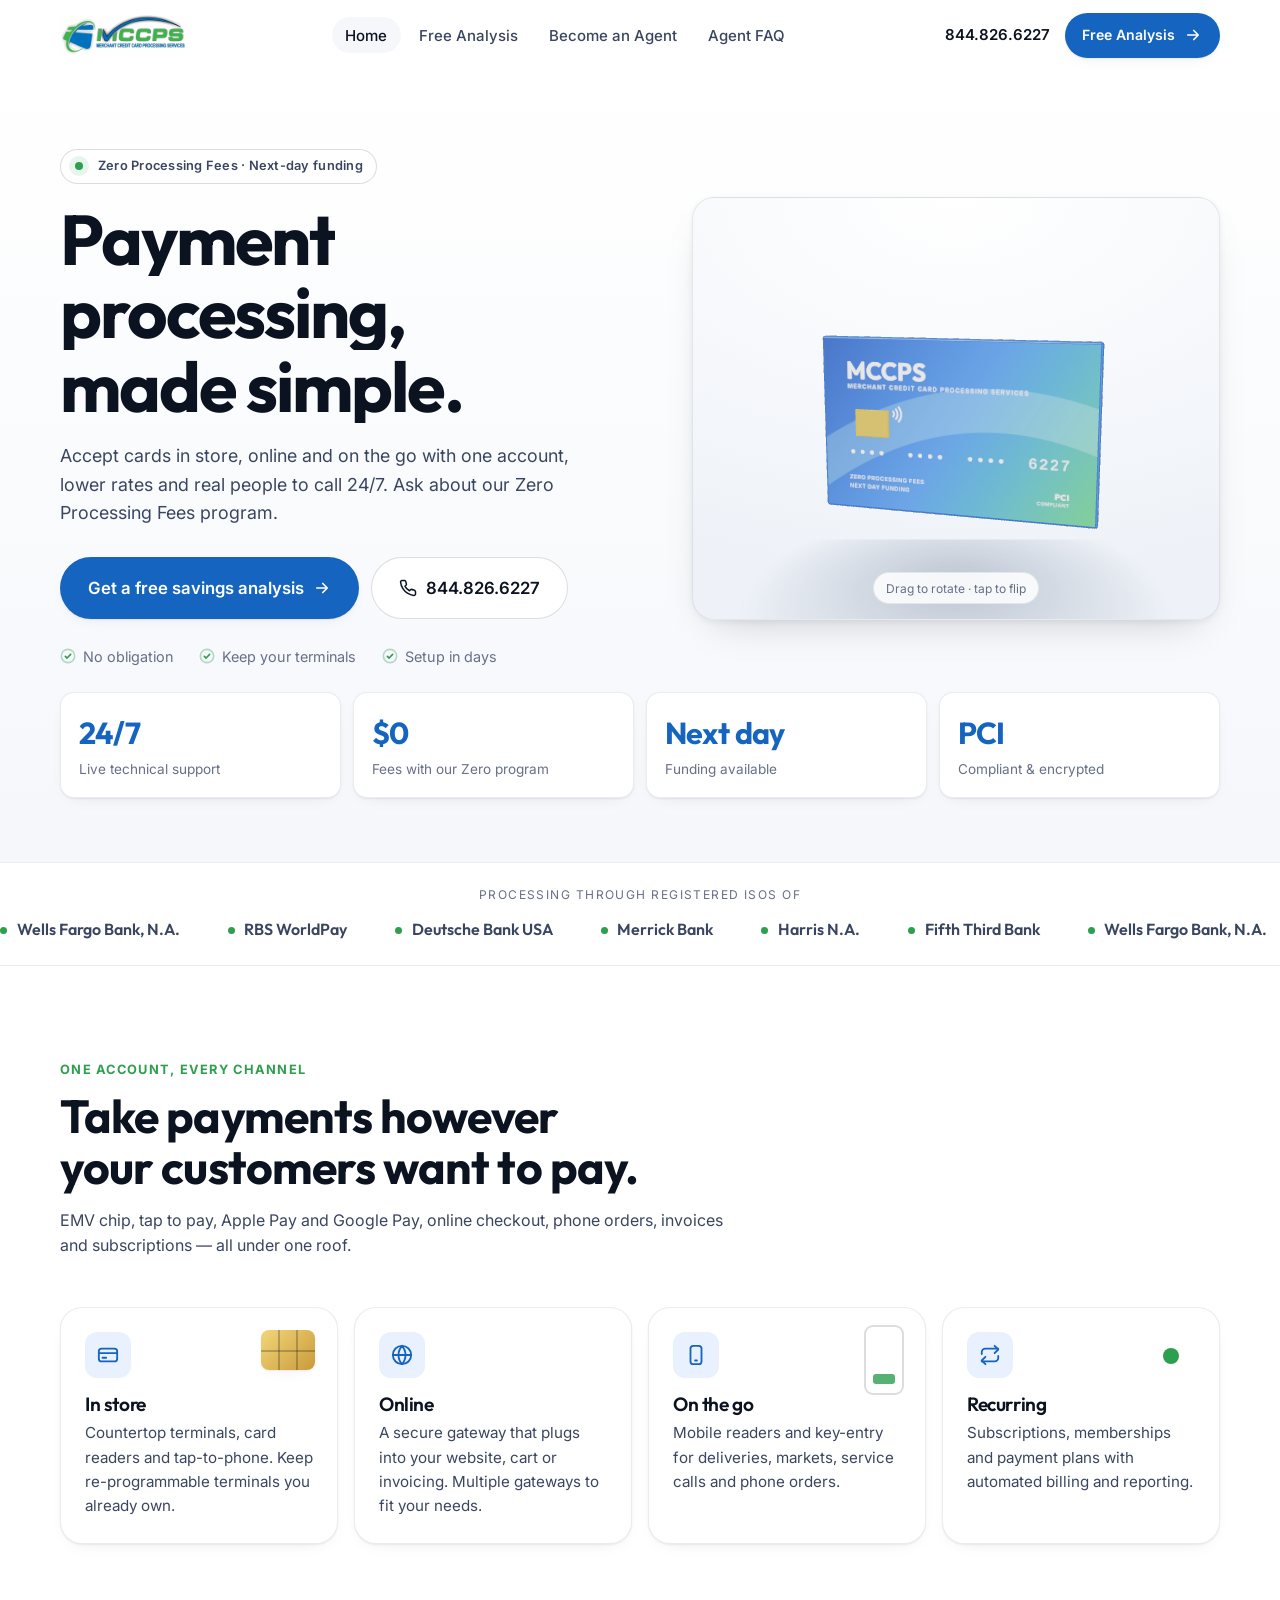
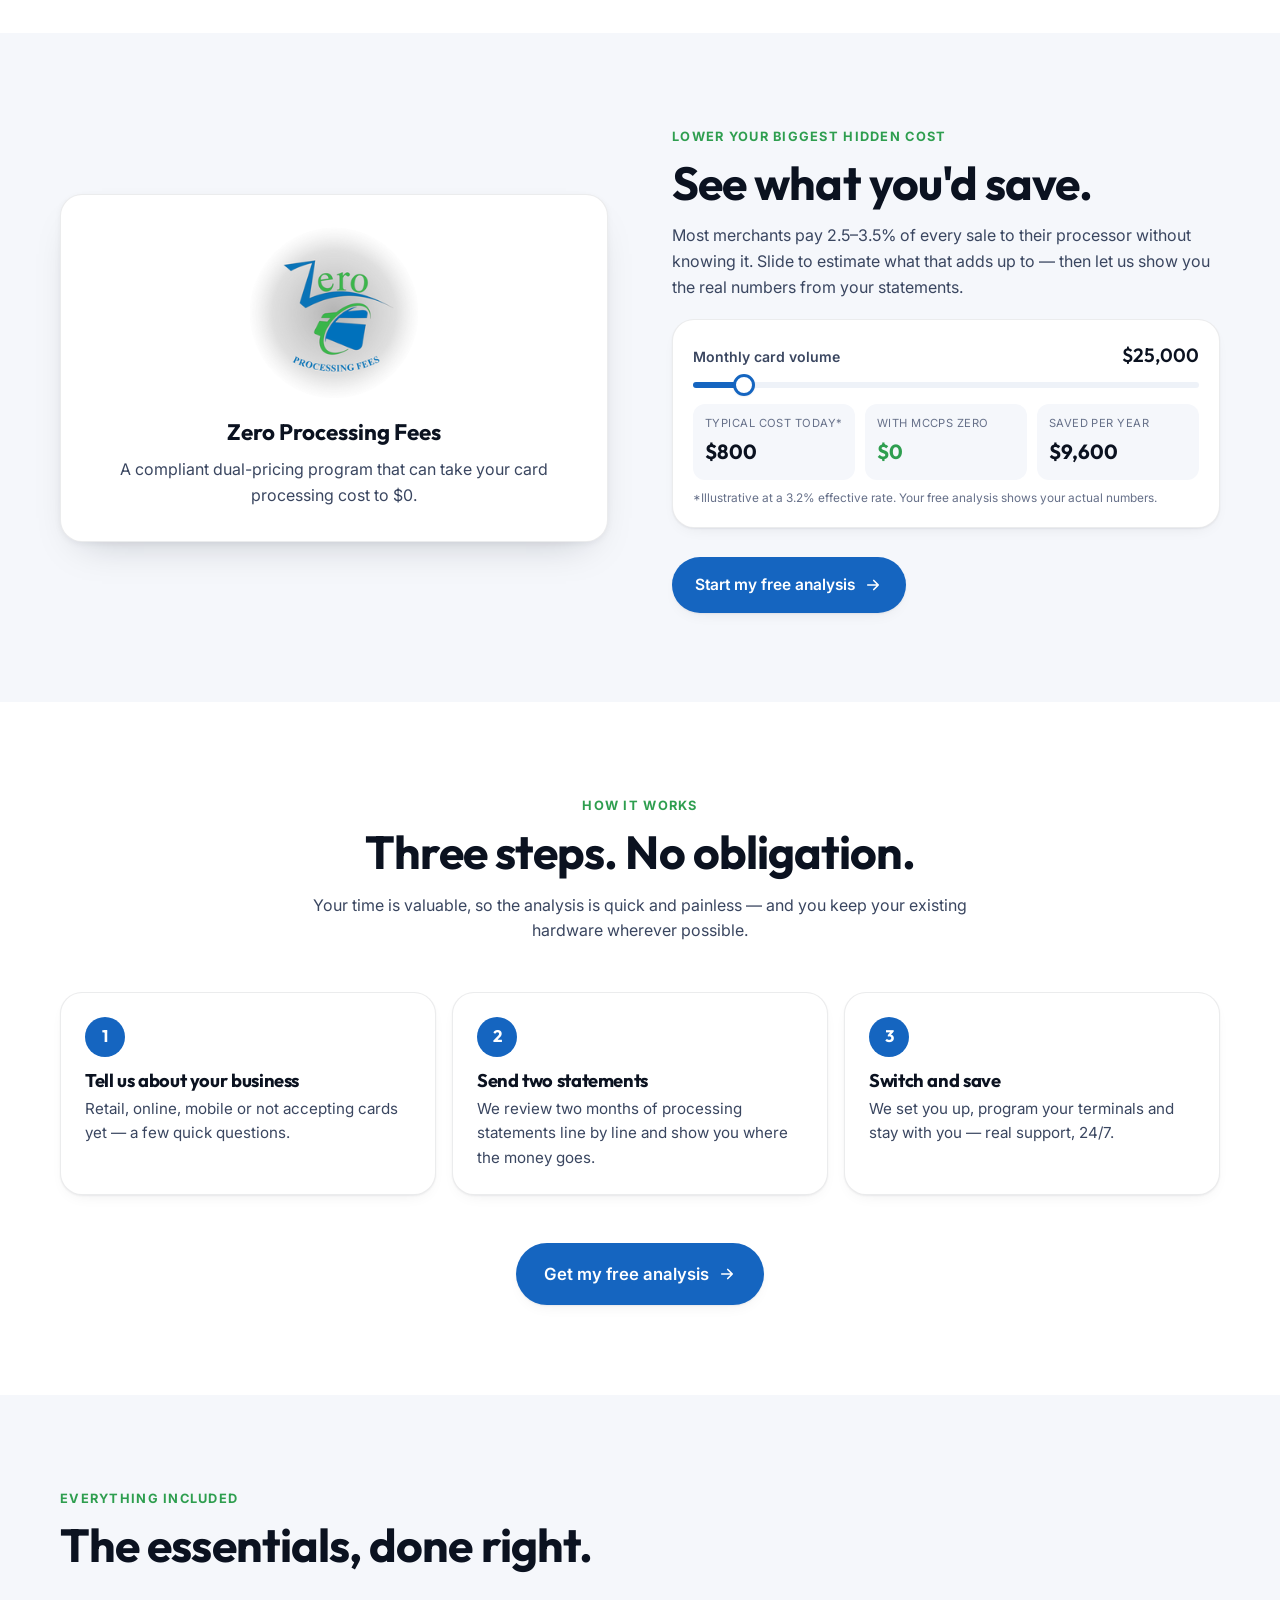
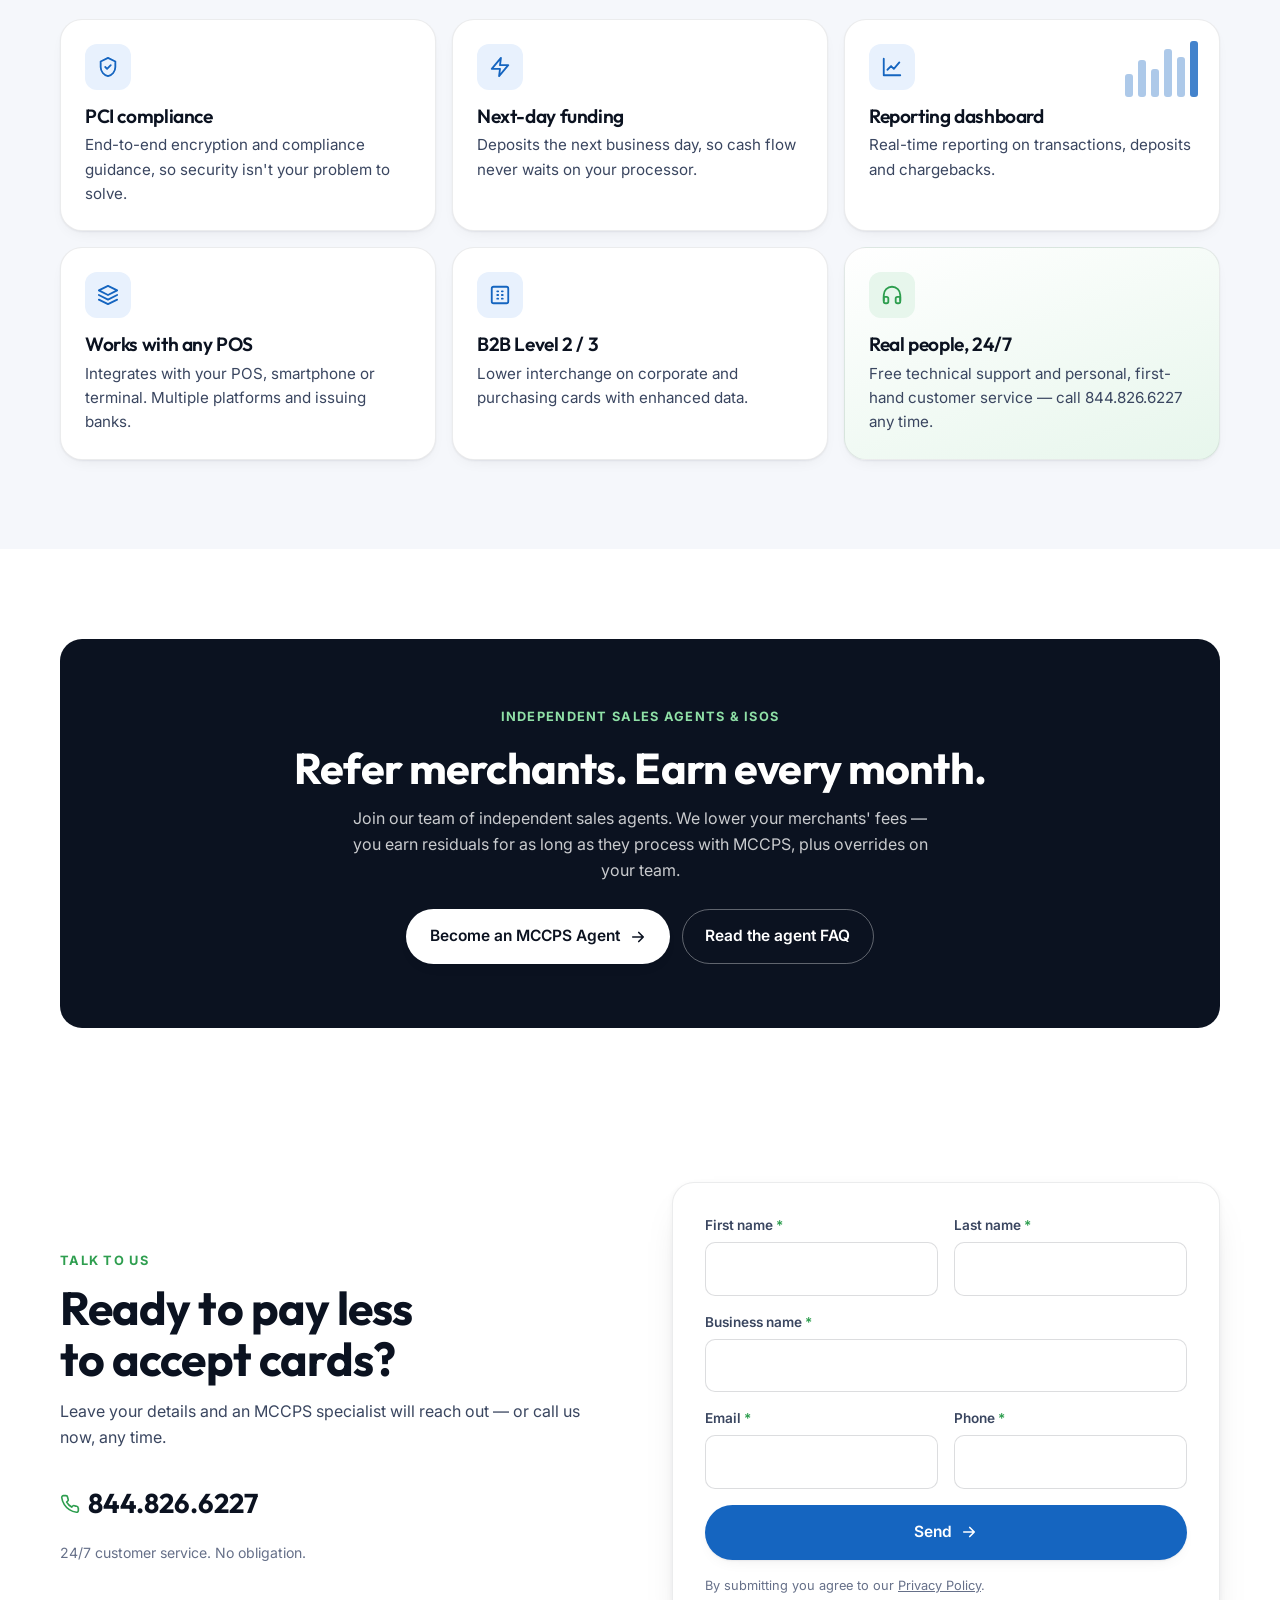
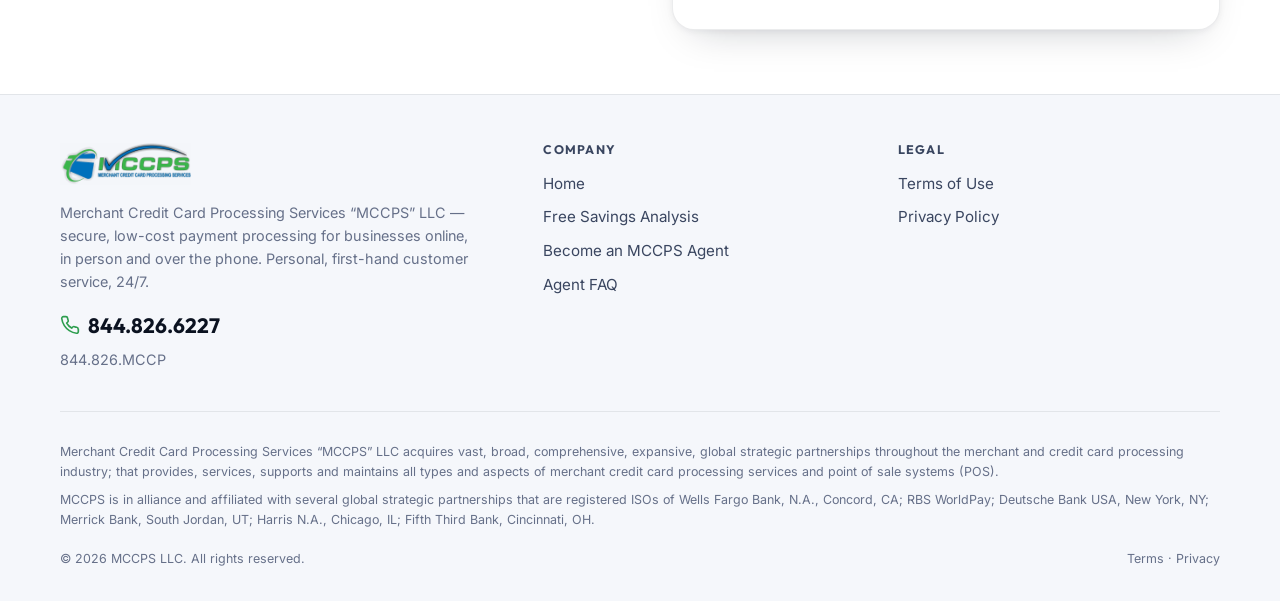
==== commit a5c31ca4: "Pivot to light, simple product-led design (Square/Toast/Clover feel): new styles.css, simplified hom" ====
--- a/index.html
+++ b/index.html
@@ -3,7 +3,7 @@
 <head>
 <meta charset="utf-8">
 <meta name="viewport" content="width=device-width, initial-scale=1, viewport-fit=cover">
-<title>MCCPS — Merchant Credit Card Processing Services | Payments, re-engineered</title>
+<title>MCCPS — Merchant Credit Card Processing Services | Payment processing, made simple</title>
 <meta name="description" content="M.C.C.P.S secure payment processing takes the guesswork out of accepting credit cards online, in person and over the phone. Low rates, zero-fee program, next-day funding, 24/7 support. Get a free savings analysis.">
 <meta name="robots" content="index, follow, max-image-preview:large, max-snippet:-1, max-video-preview:-1">
 <meta name="keywords" content="merchant credit card processing, payment processing, zero processing fees, dual pricing, next day funding, EMV, contactless, payment gateway, POS, ISO agent program, MCCPS">
@@ -18,7 +18,7 @@
 <meta property="og:type" content="website">
 <meta property="og:site_name" content="MCCPS — Merchant Credit Card Processing Services">
 <meta property="og:locale" content="en_US">
-<meta property="og:title" content="MCCPS — Merchant Credit Card Processing Services | Payments, re-engineered">
+<meta property="og:title" content="MCCPS — Merchant Credit Card Processing Services | Payment processing, made simple">
 <meta property="og:description" content="M.C.C.P.S secure payment processing takes the guesswork out of accepting credit cards online, in person and over the phone. Low rates, zero-fee program, next-day funding, 24/7 support. Get a free savings analysis.">
 <meta property="og:url" content="https://joe-miz.com/mccp-services/">
 <meta property="og:image" content="https://joe-miz.com/mccp-services/assets/og.jpg">
@@ -30,7 +30,7 @@
 <meta property="og:phone_number" content="+1-844-826-6227">
 <!-- Twitter / X -->
 <meta name="twitter:card" content="summary_large_image">
-<meta name="twitter:title" content="MCCPS — Merchant Credit Card Processing Services | Payments, re-engineered">
+<meta name="twitter:title" content="MCCPS — Merchant Credit Card Processing Services | Payment processing, made simple">
 <meta name="twitter:description" content="M.C.C.P.S secure payment processing takes the guesswork out of accepting credit cards online, in person and over the phone. Low rates, zero-fee program, next-day funding, 24/7 support. Get a free savings analysis.">
 <meta name="twitter:image" content="https://joe-miz.com/mccp-services/assets/og.jpg">
 <meta name="twitter:image:alt" content="MCCPS — Payments, re-engineered.">
@@ -49,12 +49,10 @@
 <link rel="stylesheet" href="styles.css">
 <script type="application/ld+json">{"@context": "https://schema.org", "@type": "BreadcrumbList", "itemListElement": [{"@type": "ListItem", "position": 1, "name": "Home", "item": "https://joe-miz.com/mccp-services/"}]}</script>
 <script type="application/ld+json">{"@context": "https://schema.org", "@graph": [{"@type": "Organization", "@id": "https://joe-miz.com/mccp-services/#org", "name": "Merchant Credit Card Processing Services (MCCPS)", "alternateName": ["MCCPS", "M.C.C.P.S.", "MCCPS LLC"], "url": "https://www.mccp.services/", "logo": "https://joe-miz.com/mccp-services/assets/logo.png", "image": "https://joe-miz.com/mccp-services/assets/og.jpg", "telephone": "+1-844-826-6227", "contactPoint": [{"@type": "ContactPoint", "telephone": "+1-844-826-6227", "contactType": "customer service", "areaServed": "US", "availableLanguage": "English", "hoursAvailable": "Mo-Su 00:00-23:59"}], "areaServed": "US", "slogan": "Better payment processing starts here."}, {"@type": "WebSite", "@id": "https://joe-miz.com/mccp-services/#site", "url": "https://joe-miz.com/mccp-services/", "name": "MCCPS \u2014 Merchant Credit Card Processing Services", "publisher": {"@id": "https://joe-miz.com/mccp-services/#org"}, "inLanguage": "en-US"}, {"@type": "FinancialService", "@id": "https://joe-miz.com/mccp-services/#service", "name": "MCCPS Merchant Credit Card Processing", "url": "https://joe-miz.com/mccp-services/", "telephone": "+1-844-826-6227", "parentOrganization": {"@id": "https://joe-miz.com/mccp-services/#org"}, "areaServed": "US", "priceRange": "$$", "description": "Secure, low-cost merchant credit card processing online, in person and over the phone. Zero Processing Fees program, next-day funding, PCI compliance, 24/7 support.", "hasOfferCatalog": {"@type": "OfferCatalog", "name": "Payment processing services", "itemListElement": [{"@type": "Offer", "itemOffered": {"@type": "Service", "name": "In-person card processing (EMV, contactless, mobile)"}}, {"@type": "Offer", "itemOffered": {"@type": "Service", "name": "Online / e-commerce payment gateway"}}, {"@type": "Offer", "itemOffered": {"@type": "Service", "name": "Zero Processing Fees program (dual pricing)"}}, {"@type": "Offer", "itemOffered": {"@type": "Service", "name": "Free merchant statement savings analysis"}}, {"@type": "Offer", "itemOffered": {"@type": "Service", "name": "Independent sales agent / ISO program"}}]}}]}</script>
-
 <script type="importmap">{"imports":{"three":"./assets/vendor/three.module.min.js","three/addons/":"./assets/vendor/addons/"}}</script>
-<link rel="stylesheet" href="cinema.css">
 <link rel="modulepreload" href="assets/vendor/three.module.min.js">
 </head>
-<body class="is-cinema">
+<body>
 <header class="nav">
   <div class="container nav__inner">
     <a class="nav__logo" href="index.html" aria-label="MCCPS home"><img src="assets/logo.png" alt="MCCPS — Merchant Credit Card Processing Services" width="236" height="76"></a>
@@ -71,233 +69,169 @@
   <a class="btn btn--primary" href="free-analysis.html">Get Your Free Analysis <svg viewBox="0 0 24 24" fill="none" stroke="currentColor" stroke-width="2.2" stroke-linecap="round" stroke-linejoin="round"><path d="M5 12h14M13 6l6 6-6 6"/></svg></a>
   <a class="mobile-menu__phone" href="tel:+18448266227">Call 844.826.6227</a>
 </div>
-<!-- ===================== PRELOADER ===================== -->
-<div class="preloader" id="preloader" aria-hidden="true">
-  <div class="preloader__inner">
-    <img src="assets/logo.png" alt="" width="236" height="76">
-    <div class="preloader__bar"><i></i></div>
-    <div class="preloader__label"><span data-load-pct>0</span>% — preparing your experience</div>
-  </div>
-</div>
-
-<!-- ===================== 3D STAGE (fixed) ===================== -->
-<div class="stage" id="stage" aria-hidden="true">
-  <canvas id="gl"></canvas>
-  <div class="stage__labels" id="labels"></div>
-</div>
-<div class="scrim" aria-hidden="true"></div>
-
-<!-- ===================== CHAPTER NAV ===================== -->
-<nav class="chnav" aria-label="Chapters" id="chnav">
-  <a href="#hero" data-go="0"><span>Intro</span></a>
-  <a href="#engineered" data-go="1"><span>The card</span></a>
-  <a href="#tap" data-go="2"><span>Tap to pay</span></a>
-  <a href="#flow" data-go="3"><span>The network</span></a>
-  <a href="#zero" data-go="4"><span>Zero fees</span></a>
-  <a href="#insights" data-go="5"><span>Insights</span></a>
-  <a href="#secure" data-go="6"><span>Security</span></a>
-  <a href="#agents" data-go="7"><span>Agents</span></a>
-  <a href="#contact" data-go="8"><span>Contact</span></a>
-</nav>
-
-<main class="story" id="story">
-
-  <!-- 0 HERO -->
-  <section class="ch ch--hero" id="hero" data-ch="hero" data-h="170">
-    <div class="ch__pin">
-      <div class="container ch__grid">
-        <div class="copy copy--hero" data-in="0" data-out="0.7">
-          <span class="eyebrow"><span class="eyebrow__dot"></span> Zero Processing Fees · Next-day funding</span>
-          <h1 class="display">Payments,<br><em>re-engineered.</em></h1>
-          <p class="lead-xl">One platform for every way your customers pay — in store, online, on the go. Lower rates, 24/7 human support, and a card program that can take your processing fees to zero.</p>
-          <div class="hero__actions">
-            <a class="btn btn--primary btn--lg" href="free-analysis.html" data-cursor="link">Get a free savings analysis <svg viewBox="0 0 24 24" fill="none" stroke="currentColor" stroke-width="2.2" stroke-linecap="round" stroke-linejoin="round"><path d="M5 12h14M13 6l6 6-6 6"/></svg></a>
-            <a class="btn btn--ghost btn--lg" href="tel:+18448266227" data-cursor="link"><svg viewBox="0 0 24 24" fill="none" stroke="currentColor" stroke-width="2" stroke-linecap="round" stroke-linejoin="round"><path d="M22 16.9v3a2 2 0 0 1-2.2 2 19.8 19.8 0 0 1-8.6-3.1 19.5 19.5 0 0 1-6-6A19.8 19.8 0 0 1 2.1 4.2 2 2 0 0 1 4.1 2h3a2 2 0 0 1 2 1.7c.1.9.4 1.8.7 2.6a2 2 0 0 1-.5 2.1L8 9.7a16 16 0 0 0 6 6l1.3-1.3a2 2 0 0 1 2.1-.4c.8.3 1.7.6 2.6.7a2 2 0 0 1 1.7 2z"/></svg> 844.826.6227</a>
+<!-- ================= HERO ================= -->
+<section class="hero">
+  <div class="container hero__inner">
+    <div class="hero__copy">
+      <span class="eyebrow reveal is-visible"><span class="eyebrow__dot"></span> Zero Processing Fees · Next-day funding</span>
+      <h1 class="words">Payment processing, made simple.</h1>
+      <p class="hero__sub reveal" style="--d:300ms">Accept cards in store, online and on the go with one account, lower rates and real people to call 24/7. Ask about our Zero Processing Fees program.</p>
+      <div class="hero__actions reveal" style="--d:420ms">
+        <a class="btn btn--primary btn--lg" href="free-analysis.html">Get a free savings analysis <svg viewBox="0 0 24 24" fill="none" stroke="currentColor" stroke-width="2.2" stroke-linecap="round" stroke-linejoin="round"><path d="M5 12h14M13 6l6 6-6 6"/></svg></a>
+        <a class="btn btn--ghost btn--lg" href="tel:+18448266227"><svg viewBox="0 0 24 24" fill="none" stroke="currentColor" stroke-width="2" stroke-linecap="round" stroke-linejoin="round"><path d="M22 16.9v3a2 2 0 0 1-2.2 2 19.8 19.8 0 0 1-8.6-3.1 19.5 19.5 0 0 1-6-6A19.8 19.8 0 0 1 2.1 4.2 2 2 0 0 1 4.1 2h3a2 2 0 0 1 2 1.7c.1.9.4 1.8.7 2.6a2 2 0 0 1-.5 2.1L8 9.7a16 16 0 0 0 6 6l1.3-1.3a2 2 0 0 1 2.1-.4c.8.3 1.7.6 2.6.7a2 2 0 0 1 1.7 2z"/></svg> 844.826.6227</a>
+      </div>
+      <div class="hero__meta reveal" style="--d:540ms">
+        <span><svg viewBox="0 0 24 24" fill="none" stroke="currentColor" stroke-width="2.4" stroke-linecap="round" stroke-linejoin="round"><circle cx="12" cy="12" r="10" opacity=".35"/><path d="M8 12.5l2.6 2.6L16 9.5"/></svg> No obligation</span>
+        <span><svg viewBox="0 0 24 24" fill="none" stroke="currentColor" stroke-width="2.4" stroke-linecap="round" stroke-linejoin="round"><circle cx="12" cy="12" r="10" opacity=".35"/><path d="M8 12.5l2.6 2.6L16 9.5"/></svg> Keep your terminals</span>
+        <span><svg viewBox="0 0 24 24" fill="none" stroke="currentColor" stroke-width="2.4" stroke-linecap="round" stroke-linejoin="round"><circle cx="12" cy="12" r="10" opacity=".35"/><path d="M8 12.5l2.6 2.6L16 9.5"/></svg> Setup in days</span>
+      </div>
+    </div>
+    <div class="hero__visual reveal reveal--scale" style="--d:200ms" data-hero-card>
+      <canvas id="hero-canvas" aria-label="3D MCCPS payment card" role="img"></canvas>
+      <span class="hero__visual-hint">Drag to rotate · tap to flip</span>
+    </div>
+  </div>
+  <div class="container">
+    <div class="hero__stats" data-stagger>
+      <div class="stat reveal"><div class="stat__num" data-count="24" data-suffix="/7">0/7</div><div class="stat__label">Live technical support</div></div>
+      <div class="stat reveal"><div class="stat__num">$0</div><div class="stat__label">Fees with our Zero program</div></div>
+      <div class="stat reveal"><div class="stat__num">Next day</div><div class="stat__label">Funding available</div></div>
+      <div class="stat reveal"><div class="stat__num">PCI</div><div class="stat__label">Compliant &amp; encrypted</div></div>
+    </div>
+  </div>
+</section>
+
+<section class="marquee" aria-label="Affiliations">
+  <div class="marquee__label">Processing through registered ISOs of</div>
+  <div class="marquee__track"><span class="marquee__item"><i></i>Wells Fargo Bank, N.A.</span><span class="marquee__item"><i></i>RBS WorldPay</span><span class="marquee__item"><i></i>Deutsche Bank USA</span><span class="marquee__item"><i></i>Merrick Bank</span><span class="marquee__item"><i></i>Harris N.A.</span><span class="marquee__item"><i></i>Fifth Third Bank</span><span class="marquee__item"><i></i>Wells Fargo Bank, N.A.</span><span class="marquee__item"><i></i>RBS WorldPay</span><span class="marquee__item"><i></i>Deutsche Bank USA</span><span class="marquee__item"><i></i>Merrick Bank</span><span class="marquee__item"><i></i>Harris N.A.</span><span class="marquee__item"><i></i>Fifth Third Bank</span></div>
+</section>
+
+<!-- ================= WAYS TO PAY ================= -->
+<section class="section" id="platform">
+  <div class="container">
+    <div class="section__head reveal">
+      <span class="kicker">One account, every channel</span>
+      <h2 class="h2">Take payments however your customers want to pay.</h2>
+      <p class="lead">EMV chip, tap to pay, Apple Pay and Google Pay, online checkout, phone orders, invoices and subscriptions — all under one roof.</p>
+    </div>
+    <div class="bento bento--4" data-stagger>
+      <article class="card reveal"><div class="card__visual"><div class="viz-chip"></div></div><div class="card__icon"><svg viewBox="0 0 24 24" fill="none" stroke="currentColor" stroke-width="2" stroke-linecap="round" stroke-linejoin="round"><rect x="2" y="5" width="20" height="14" rx="3"/><path d="M2 10h20M6 15h4"/></svg></div><h3>In store</h3><p>Countertop terminals, card readers and tap-to-phone. Keep re-programmable terminals you already own.</p></article>
+      <article class="card reveal"><div class="card__icon"><svg viewBox="0 0 24 24" fill="none" stroke="currentColor" stroke-width="2" stroke-linecap="round" stroke-linejoin="round"><circle cx="12" cy="12" r="10"/><path d="M2 12h20M12 2a15 15 0 0 1 0 20M12 2a15 15 0 0 0 0 20"/></svg></div><h3>Online</h3><p>A secure gateway that plugs into your website, cart or invoicing. Multiple gateways to fit your needs.</p></article>
+      <article class="card reveal"><div class="card__visual"><div class="viz-phone"></div></div><div class="card__icon"><svg viewBox="0 0 24 24" fill="none" stroke="currentColor" stroke-width="2" stroke-linecap="round" stroke-linejoin="round"><rect x="6" y="2" width="12" height="20" rx="3"/><path d="M11 18h2"/></svg></div><h3>On the go</h3><p>Mobile readers and key-entry for deliveries, markets, service calls and phone orders.</p></article>
+      <article class="card reveal"><div class="card__visual"><div class="viz-pulse"><i></i><i></i><i></i></div></div><div class="card__icon"><svg viewBox="0 0 24 24" fill="none" stroke="currentColor" stroke-width="2" stroke-linecap="round" stroke-linejoin="round"><path d="M17 2l4 4-4 4"/><path d="M3 11V9a4 4 0 0 1 4-4h14"/><path d="M7 22l-4-4 4-4"/><path d="M21 13v2a4 4 0 0 1-4 4H3"/></svg></div><h3>Recurring</h3><p>Subscriptions, memberships and payment plans with automated billing and reporting.</p></article>
+    </div>
+  </div>
+</section>
+
+<!-- ================= ZERO FEES ================= -->
+<section class="section section--alt" id="zero">
+  <div class="container">
+    <div class="split">
+      <div class="zero-card reveal reveal--scale">
+        <img src="assets/zero-logo.png" alt="Zero Processing Fees program" width="170" height="170">
+        <div class="zero-card__body">
+          <strong>Zero Processing Fees</strong>
+          <p>A compliant dual-pricing program that can take your card processing cost to $0.</p>
+        </div>
+      </div>
+      <div class="reveal">
+        <span class="kicker">Lower your biggest hidden cost</span>
+        <h2 class="h2">See what you'd save.</h2>
+        <p class="lead">Most merchants pay 2.5–3.5% of every sale to their processor without knowing it. Slide to estimate what that adds up to — then let us show you the real numbers from your statements.</p>
+        <div class="calc" data-calc>
+          <label for="vol">Monthly card volume <output data-vol-out>$25,000</output></label>
+          <input id="vol" type="range" min="5000" max="250000" step="1000" value="25000" data-vol>
+          <div class="calc__grid">
+            <div><small>Typical cost today*</small><strong data-fee-now>$0</strong></div>
+            <div><small>With MCCPS Zero</small><strong class="gt">$0</strong></div>
+            <div><small>Saved per year</small><strong data-fee-year>$0</strong></div>
           </div>
-          <div class="hero__hint"><span class="drag-hint" data-drag-hint><svg viewBox="0 0 24 24" fill="none" stroke="currentColor" stroke-width="2" stroke-linecap="round" stroke-linejoin="round"><path d="M5 9l-3 3 3 3M9 5l3-3 3 3M15 19l-3 3-3-3M19 9l3 3-3 3M2 12h20M12 2v20"/></svg> Drag the card · tap to flip</span></div>
+          <p class="form-note">*Illustrative at a 3.2% effective rate. Your free analysis shows your actual numbers.</p>
         </div>
-      </div>
-      <div class="scroll-cue" aria-hidden="true"><span></span> Scroll to explore</div>
-    </div>
-  </section>
-
-  <!-- 1 ENGINEERED (exploded card) -->
-  <section class="ch" id="engineered" data-ch="explode" data-h="280">
-    <div class="ch__pin">
-      <div class="container ch__grid ch__grid--left">
-        <div class="copy" data-in="0.04" data-out="0.38">
-          <span class="kicker">Built for every way to pay</span>
-          <h2 class="display-2">Every layer, <span class="gt">engineered.</span></h2>
-          <p class="lead">EMV chip. Contactless. Swipe. Wallets. One account accepts them all — in person, online and over the phone.</p>
+        <div class="hero__actions"><a class="btn btn--primary" href="free-analysis.html">Start my free analysis <svg viewBox="0 0 24 24" fill="none" stroke="currentColor" stroke-width="2.2" stroke-linecap="round" stroke-linejoin="round"><path d="M5 12h14M13 6l6 6-6 6"/></svg></a></div>
+      </div>
+    </div>
+  </div>
+</section>
+
+<!-- ================= HOW IT WORKS ================= -->
+<section class="section" id="how">
+  <div class="container">
+    <div class="section__head section__head--center reveal">
+      <span class="kicker">How it works</span>
+      <h2 class="h2">Three steps. No obligation.</h2>
+      <p class="lead">Your time is valuable, so the analysis is quick and painless — and you keep your existing hardware wherever possible.</p>
+    </div>
+    <div class="steps" data-stagger>
+      <div class="step reveal"><div class="step__n">1</div><h3>Tell us about your business</h3><p>Retail, online, mobile or not accepting cards yet — a few quick questions.</p></div>
+      <div class="step reveal"><div class="step__n">2</div><h3>Send two statements</h3><p>We review two months of processing statements line by line and show you where the money goes.</p></div>
+      <div class="step reveal"><div class="step__n">3</div><h3>Switch and save</h3><p>We set you up, program your terminals and stay with you — real support, 24/7.</p></div>
+    </div>
+    <div class="center mt-3 reveal"><a class="btn btn--primary btn--lg" href="free-analysis.html">Get my free analysis <svg viewBox="0 0 24 24" fill="none" stroke="currentColor" stroke-width="2.2" stroke-linecap="round" stroke-linejoin="round"><path d="M5 12h14M13 6l6 6-6 6"/></svg></a></div>
+  </div>
+</section>
+
+<!-- ================= INCLUDED ================= -->
+<section class="section section--alt" id="included">
+  <div class="container">
+    <div class="section__head reveal">
+      <span class="kicker">Everything included</span>
+      <h2 class="h2">The essentials, done right.</h2>
+    </div>
+    <div class="bento" data-stagger>
+      <article class="card reveal"><div class="card__icon"><svg viewBox="0 0 24 24" fill="none" stroke="currentColor" stroke-width="2" stroke-linecap="round" stroke-linejoin="round"><path d="M12 2l8 4v6c0 5-3.5 9-8 10-4.5-1-8-5-8-10V6z"/><path d="M9 12l2 2 4-4"/></svg></div><h3>PCI compliance</h3><p>End-to-end encryption and compliance guidance, so security isn't your problem to solve.</p></article>
+      <article class="card reveal"><div class="card__icon"><svg viewBox="0 0 24 24" fill="none" stroke="currentColor" stroke-width="2" stroke-linecap="round" stroke-linejoin="round"><path d="M13 2L3 14h9l-1 8 10-12h-9z"/></svg></div><h3>Next-day funding</h3><p>Deposits the next business day, so cash flow never waits on your processor.</p></article>
+      <article class="card reveal"><div class="card__visual"><div class="viz-bars"><i></i><i></i><i></i><i></i><i></i><i></i></div></div><div class="card__icon"><svg viewBox="0 0 24 24" fill="none" stroke="currentColor" stroke-width="2" stroke-linecap="round" stroke-linejoin="round"><path d="M3 3v18h18"/><path d="M7 15l4-4 3 3 6-7"/></svg></div><h3>Reporting dashboard</h3><p>Real-time reporting on transactions, deposits and chargebacks.</p></article>
+      <article class="card reveal"><div class="card__icon"><svg viewBox="0 0 24 24" fill="none" stroke="currentColor" stroke-width="2" stroke-linecap="round" stroke-linejoin="round"><path d="M12 2l10 5-10 5L2 7z"/><path d="M2 12l10 5 10-5"/><path d="M2 17l10 5 10-5"/></svg></div><h3>Works with any POS</h3><p>Integrates with your POS, smartphone or terminal. Multiple platforms and issuing banks.</p></article>
+      <article class="card reveal"><div class="card__icon"><svg viewBox="0 0 24 24" fill="none" stroke="currentColor" stroke-width="2" stroke-linecap="round" stroke-linejoin="round"><rect x="3" y="3" width="18" height="18" rx="2"/><path d="M9 8h1M14 8h1M9 12h1M14 12h1M9 16h1M14 16h1"/></svg></div><h3>B2B Level 2 / 3</h3><p>Lower interchange on corporate and purchasing cards with enhanced data.</p></article>
+      <article class="card reveal card--green"><div class="card__icon"><svg viewBox="0 0 24 24" fill="none" stroke="currentColor" stroke-width="2" stroke-linecap="round" stroke-linejoin="round"><path d="M3 18v-6a9 9 0 0 1 18 0v6"/><path d="M21 19a2 2 0 0 1-2 2h-1a2 2 0 0 1-2-2v-3a2 2 0 0 1 2-2h3zM3 19a2 2 0 0 0 2 2h1a2 2 0 0 0 2-2v-3a2 2 0 0 0-2-2H3z"/></svg></div><h3>Real people, 24/7</h3><p>Free technical support and personal, first-hand customer service — call 844.826.6227 any time.</p></article>
+    </div>
+  </div>
+</section>
+
+<!-- ================= AGENTS ================= -->
+<section class="section" id="agents">
+  <div class="container">
+    <div class="cta-band reveal reveal--scale">
+      <span class="kicker">Independent sales agents &amp; ISOs</span>
+      <h2 class="mt-1">Refer merchants. Earn every month.</h2>
+      <p>Join our team of independent sales agents. We lower your merchants' fees — you earn residuals for as long as they process with MCCPS, plus overrides on your team.</p>
+      <div class="actions">
+        <a class="btn btn--primary" href="agents.html">Become an MCCPS Agent <svg viewBox="0 0 24 24" fill="none" stroke="currentColor" stroke-width="2.2" stroke-linecap="round" stroke-linejoin="round"><path d="M5 12h14M13 6l6 6-6 6"/></svg></a>
+        <a class="btn btn--ghost" href="faq.html">Read the agent FAQ</a>
+      </div>
+    </div>
+  </div>
+</section>
+
+<!-- ================= CONTACT ================= -->
+<section class="section section--tight" id="contact">
+  <div class="container">
+    <div class="split">
+      <div class="reveal">
+        <span class="kicker">Talk to us</span>
+        <h2 class="h2">Ready to pay less to accept cards?</h2>
+        <p class="lead">Leave your details and an MCCPS specialist will reach out — or call us now, any time.</p>
+        <a class="footer__phone mt-2" href="tel:+18448266227" style="font-size:1.7rem"><svg viewBox="0 0 24 24" fill="none" stroke="currentColor" stroke-width="2" stroke-linecap="round" stroke-linejoin="round"><path d="M22 16.9v3a2 2 0 0 1-2.2 2 19.8 19.8 0 0 1-8.6-3.1 19.5 19.5 0 0 1-6-6A19.8 19.8 0 0 1 2.1 4.2 2 2 0 0 1 4.1 2h3a2 2 0 0 1 2 1.7c.1.9.4 1.8.7 2.6a2 2 0 0 1-.5 2.1L8 9.7a16 16 0 0 0 6 6l1.3-1.3a2 2 0 0 1 2.1-.4c.8.3 1.7.6 2.6.7a2 2 0 0 1 1.7 2z"/></svg> 844.826.6227</a>
+        <p class="muted small mt-1">24/7 customer service. No obligation.</p>
+      </div>
+      <form class="form-card reveal" data-form="quick-contact" action="#" novalidate>
+        <input type="hidden" name="_subject" value="MCCPS — Quick Contact">
+        <input type="text" name="_gotcha" class="sr-only" tabindex="-1" autocomplete="off" aria-hidden="true">
+        <div class="form-grid">
+          <div class="field"><label for="qc-first">First name <span class="req">*</span></label><input id="qc-first" name="first_name" required autocomplete="given-name"></div>
+          <div class="field"><label for="qc-last">Last name <span class="req">*</span></label><input id="qc-last" name="last_name" required autocomplete="family-name"></div>
+          <div class="field full"><label for="qc-biz">Business name <span class="req">*</span></label><input id="qc-biz" name="business_name" required autocomplete="organization"></div>
+          <div class="field"><label for="qc-email">Email <span class="req">*</span></label><input id="qc-email" type="email" name="email" required autocomplete="email"></div>
+          <div class="field"><label for="qc-phone">Phone <span class="req">*</span></label><input id="qc-phone" type="tel" name="phone" required autocomplete="tel"></div>
+          <div class="field full"><button class="btn btn--primary btn--block" type="submit">Send <svg viewBox="0 0 24 24" fill="none" stroke="currentColor" stroke-width="2.2" stroke-linecap="round" stroke-linejoin="round"><path d="M5 12h14M13 6l6 6-6 6"/></svg></button></div>
         </div>
-        <div class="copy" data-in="0.46" data-out="0.94">
-          <span class="kicker">Accept everything</span>
-          <h2 class="display-2">Visa, Mastercard, Amex, Discover — <span class="gt">and every wallet.</span></h2>
-          <p class="lead">Integrates with any POS, smartphone or terminal you already own. If it's re-programmable, keep it.</p>
-          <ul class="pills"><li>EMV chip</li><li>Tap to pay</li><li>Apple Pay · Google Pay</li><li>Debit & PIN</li><li>B2B Level 2 / 3</li></ul>
-        </div>
-      </div>
-    </div>
-  </section>
-
-  <!-- 2 TAP -->
-  <section class="ch" id="tap" data-ch="tap" data-h="320">
-    <div class="ch__pin">
-      <div class="container ch__grid ch__grid--right">
-        <div class="copy" data-in="0.02" data-out="0.3">
-          <span class="kicker">In person</span>
-          <h2 class="display-2">Tap.</h2>
-          <p class="lead">Modern terminals, card readers and tap-to-phone — fast checkout that feels effortless.</p>
-        </div>
-        <div class="copy" data-in="0.36" data-out="0.62">
-          <span class="kicker">Authorized</span>
-          <h2 class="display-2">Approved <span class="gt">in under a second.</span></h2>
-          <p class="lead">Multiple gateways and issuing banks behind every transaction, so approvals are fast and reliable.</p>
-        </div>
-        <div class="copy" data-in="0.68" data-out="0.96">
-          <span class="kicker">Settled</span>
-          <h2 class="display-2">Funded <span class="gt">next day.</span></h2>
-          <p class="lead">Next-day funding available, so cash flow never waits on your processor.</p>
-          <button class="btn btn--ghost" type="button" data-replay data-cursor="link"><svg viewBox="0 0 24 24" fill="none" stroke="currentColor" stroke-width="2" stroke-linecap="round" stroke-linejoin="round"><path d="M3 12a9 9 0 1 0 3-6.7"/><path d="M3 4v5h5"/></svg> Replay the tap</button>
-        </div>
-      </div>
-    </div>
-  </section>
-
-  <!-- 3 FLOW -->
-  <section class="ch" id="flow" data-ch="flow" data-h="260">
-    <div class="ch__pin">
-      <div class="container ch__grid ch__grid--top">
-        <div class="copy copy--center" data-in="0.03" data-out="0.5">
-          <span class="kicker">One platform</span>
-          <h2 class="display-2">Terminal to bank, <span class="gt">one unbroken line.</span></h2>
-          <p class="lead">Gateway, processor, issuing bank — orchestrated under one roof, with one point of contact.</p>
-        </div>
-        <div class="copy copy--center" data-in="0.56" data-out="0.95">
-          <span class="kicker">Registered ISO partnerships</span>
-          <h2 class="display-2">Backed by <span class="gt">the banks.</span></h2>
-          <p class="lead">Our strategic partners are registered ISOs of six major issuing banks — so we match every merchant to the right platform.</p>
-        </div>
-      </div>
-    </div>
-  </section>
-
-  <!-- 4 ZERO -->
-  <section class="ch" id="zero" data-ch="zero" data-h="300">
-    <div class="ch__pin">
-      <div class="container ch__grid ch__grid--left">
-        <div class="copy" data-in="0.03" data-out="0.4">
-          <span class="kicker">What you pay today</span>
-          <h2 class="display-2">Fees stack up. <span class="gt">Quietly.</span></h2>
-          <p class="lead">Every swipe, every month — interchange, markups, statement fees. Most merchants never see the whole stack.</p>
-        </div>
-        <div class="copy" data-in="0.46" data-out="0.96">
-          <span class="kicker">Zero Processing Fees program</span>
-          <h2 class="display-2">Watch it <span class="gt">disappear.</span></h2>
-          <p class="lead">Our compliant dual-pricing program can eliminate your card processing costs entirely. Slide to see what that means for your business.</p>
-          <div class="calc" data-calc>
-            <label for="vol">Monthly card volume <output data-vol-out>$25,000</output></label>
-            <input id="vol" type="range" min="5000" max="250000" step="1000" value="25000" data-vol data-cursor="link">
-            <div class="calc__grid">
-              <div><small>Typical cost today*</small><strong data-fee-now>$0</strong></div>
-              <div><small>With MCCPS Zero</small><strong class="gt">$0</strong></div>
-              <div><small>Saved per year</small><strong data-fee-year>$0</strong></div>
-            </div>
-            <p class="form-note">*Illustrative at 3.2% effective rate. Your free analysis shows your actual numbers.</p>
-          </div>
-        </div>
-      </div>
-      <div class="zero-counter" data-zero-counter aria-hidden="true"><span data-zero-pct>3.2</span><small>%</small></div>
-    </div>
-  </section>
-
-  <!-- 5 INSIGHTS -->
-  <section class="ch" id="insights" data-ch="insights" data-h="260">
-    <div class="ch__pin">
-      <div class="container ch__grid ch__grid--right">
-        <div class="copy" data-in="0.03" data-out="0.5">
-          <span class="kicker">Analytics dashboard & tools</span>
-          <h2 class="display-2">See every dollar <span class="gt">move.</span></h2>
-          <p class="lead">Real-time reporting on transactions, deposits and chargebacks — for owners and for agents. Hover the chart.</p>
-        </div>
-        <div class="copy" data-in="0.56" data-out="0.95">
-          <span class="kicker">Recurring & one-time</span>
-          <h2 class="display-2">Automate <span class="gt">the repeat business.</span></h2>
-          <p class="lead">Subscriptions, memberships, payment plans — state-of-the-art tooling for automated billing.</p>
-          <div class="tiles">
-            <div class="tile"><strong data-count="24" data-suffix="/7">0</strong><small>Live support</small></div>
-            <div class="tile"><strong>Next day</strong><small>Funding</small></div>
-            <div class="tile"><strong data-count="100" data-suffix="%">0</strong><small>Reporting visibility</small></div>
-          </div>
-        </div>
-      </div>
-      <div class="bar-tip" data-bar-tip aria-hidden="true"></div>
-    </div>
-  </section>
-
-  <!-- 6 SECURE -->
-  <section class="ch" id="secure" data-ch="secure" data-h="240">
-    <div class="ch__pin">
-      <div class="container ch__grid ch__grid--left">
-        <div class="copy" data-in="0.04" data-out="0.95">
-          <span class="kicker">Security</span>
-          <h2 class="display-2">PCI compliant. <span class="gt">Encrypted end to end.</span></h2>
-          <p class="lead">Tokenization, EMV, fraud tools and compliance handled — so you can focus on the business, not the breach.</p>
-          <ul class="check-list">
-            <li><svg viewBox="0 0 24 24" fill="none" stroke="currentColor" stroke-width="2.4" stroke-linecap="round" stroke-linejoin="round"><circle cx="12" cy="12" r="10" opacity=".35"/><path d="M8 12.5l2.6 2.6L16 9.5"/></svg><span>PCI DSS compliance guidance included</span></li>
-            <li><svg viewBox="0 0 24 24" fill="none" stroke="currentColor" stroke-width="2.4" stroke-linecap="round" stroke-linejoin="round"><circle cx="12" cy="12" r="10" opacity=".35"/><path d="M8 12.5l2.6 2.6L16 9.5"/></svg><span>EMV chip &amp; contactless encryption</span></li>
-            <li><svg viewBox="0 0 24 24" fill="none" stroke="currentColor" stroke-width="2.4" stroke-linecap="round" stroke-linejoin="round"><circle cx="12" cy="12" r="10" opacity=".35"/><path d="M8 12.5l2.6 2.6L16 9.5"/></svg><span>24/7 free technical support, real humans</span></li>
-          </ul>
-        </div>
-      </div>
-    </div>
-  </section>
-
-  <!-- 7 AGENTS -->
-  <section class="ch" id="agents" data-ch="agents" data-h="220">
-    <div class="ch__pin">
-      <div class="container ch__grid ch__grid--right">
-        <div class="copy" data-in="0.04" data-out="0.95">
-          <span class="kicker">Independent sales agents & ISOs</span>
-          <h2 class="display-2">Build a network. <span class="gt">Earn every month.</span></h2>
-          <p class="lead">Refer merchants, we lower their fees — you earn residuals for as long as they process with MCCPS. Build a team and earn overrides on theirs.</p>
-          <div class="hero__actions">
-            <a class="btn btn--primary" href="agents.html" data-cursor="link">Become an MCCPS Agent <svg viewBox="0 0 24 24" fill="none" stroke="currentColor" stroke-width="2.2" stroke-linecap="round" stroke-linejoin="round"><path d="M5 12h14M13 6l6 6-6 6"/></svg></a>
-            <a class="btn btn--ghost" href="faq.html" data-cursor="link">Agent FAQ</a>
-          </div>
-        </div>
-      </div>
-    </div>
-  </section>
-
-  <!-- 8 CONTACT (normal flow) -->
-  <section class="ch ch--flow" id="contact" data-ch="contact" data-h="0">
-    <div class="container">
-      <div class="split">
-        <div class="reveal">
-          <span class="kicker">Start here</span>
-          <h2 class="display-2">Ready to accept cards <span class="gt">the smarter way?</span></h2>
-          <p class="lead">Leave your details and an MCCPS specialist will reach out — or call us now, any time, 24/7.</p>
-          <a class="footer__phone mt-2" href="tel:+18448266227" style="font-size:1.8rem" data-cursor="link"><svg viewBox="0 0 24 24" fill="none" stroke="currentColor" stroke-width="2" stroke-linecap="round" stroke-linejoin="round"><path d="M22 16.9v3a2 2 0 0 1-2.2 2 19.8 19.8 0 0 1-8.6-3.1 19.5 19.5 0 0 1-6-6A19.8 19.8 0 0 1 2.1 4.2 2 2 0 0 1 4.1 2h3a2 2 0 0 1 2 1.7c.1.9.4 1.8.7 2.6a2 2 0 0 1-.5 2.1L8 9.7a16 16 0 0 0 6 6l1.3-1.3a2 2 0 0 1 2.1-.4c.8.3 1.7.6 2.6.7a2 2 0 0 1 1.7 2z"/></svg> 844.826.6227</a>
-        </div>
-        <form class="form-card reveal" data-form="quick-contact" action="#" novalidate>
-          <input type="hidden" name="_subject" value="MCCPS — Quick Contact">
-          <input type="text" name="_gotcha" class="sr-only" tabindex="-1" autocomplete="off" aria-hidden="true">
-          <div class="form-grid">
-            <div class="field"><label for="qc-first">First name <span class="req">*</span></label><input id="qc-first" name="first_name" required autocomplete="given-name"></div>
-            <div class="field"><label for="qc-last">Last name <span class="req">*</span></label><input id="qc-last" name="last_name" required autocomplete="family-name"></div>
-            <div class="field full"><label for="qc-biz">Business name <span class="req">*</span></label><input id="qc-biz" name="business_name" required autocomplete="organization"></div>
-            <div class="field"><label for="qc-email">Email <span class="req">*</span></label><input id="qc-email" type="email" name="email" required autocomplete="email"></div>
-            <div class="field"><label for="qc-phone">Phone <span class="req">*</span></label><input id="qc-phone" type="tel" name="phone" required autocomplete="tel"></div>
-            <div class="field full"><button class="btn btn--primary btn--block" type="submit" data-cursor="link">Send <svg viewBox="0 0 24 24" fill="none" stroke="currentColor" stroke-width="2.2" stroke-linecap="round" stroke-linejoin="round"><path d="M5 12h14M13 6l6 6-6 6"/></svg></button></div>
-          </div>
-          <div class="form-status" role="status" aria-live="polite"></div>
-          <p class="form-note mt-1">By submitting you agree to our <a href="privacy.html" style="text-decoration:underline">Privacy Policy</a>.</p>
-        </form>
-      </div>
-    </div>
-  </section>
-</main>
+        <div class="form-status" role="status" aria-live="polite"></div>
+        <p class="form-note mt-1">By submitting you agree to our <a href="privacy.html" style="text-decoration:underline">Privacy Policy</a>.</p>
+      </form>
+    </div>
+  </div>
+</section>
 <footer class="footer">
   <div class="container">
     <div class="footer__grid">
@@ -334,9 +268,12 @@
     </div>
   </div>
 </footer>
-
+<div class="sticky-cta" aria-hidden="false">
+  <a class="btn btn--ghost" href="tel:+18448266227"><svg viewBox="0 0 24 24" fill="none" stroke="currentColor" stroke-width="2" stroke-linecap="round" stroke-linejoin="round"><path d="M22 16.9v3a2 2 0 0 1-2.2 2 19.8 19.8 0 0 1-8.6-3.1 19.5 19.5 0 0 1-6-6A19.8 19.8 0 0 1 2.1 4.2 2 2 0 0 1 4.1 2h3a2 2 0 0 1 2 1.7c.1.9.4 1.8.7 2.6a2 2 0 0 1-.5 2.1L8 9.7a16 16 0 0 0 6 6l1.3-1.3a2 2 0 0 1 2.1-.4c.8.3 1.7.6 2.6.7a2 2 0 0 1 1.7 2z"/></svg> Call</a>
+  <a class="btn btn--primary" href="free-analysis.html">Free Analysis</a>
+</div>
 <script src="site.config.js"></script>
 <script src="app.js" defer></script>
-<script type="module" src="experience.js"></script>
+<script type="module" src="hero-card.js"></script>
 </body>
 </html>
--- a/styles.css
+++ b/styles.css
@@ -1,36 +1,35 @@
 /* ==========================================================================
    MCCPS — Merchant Credit Card Processing Services
-   Design system: dark glass, brand blue + green, 3D depth, motion-first.
+   Light, simple, product-led (Square / Toast / Clover feel). Brand blue + green.
    ========================================================================== */
 
 :root {
-  --bg: #04070f;
-  --bg-2: #070c1a;
-  --bg-3: #0b1226;
-  --ink: #eef3ff;
-  --ink-2: #c6d0ea;
-  --muted: #8e9bbd;
-  --line: rgba(150, 175, 230, 0.12);
-  --line-2: rgba(150, 175, 230, 0.22);
-  --glass: rgba(12, 20, 44, 0.55);
-  --glass-2: rgba(16, 26, 56, 0.7);
-
-  --blue: #1e7df0;
-  --blue-2: #3c98ff;
-  --blue-deep: #0f56b8;
-  --green: #3fc96a;
-  --green-2: #62e58a;
-  --green-deep: #2a9a4c;
-
-  --grad: linear-gradient(135deg, var(--blue) 0%, var(--green) 100%);
-  --grad-text: linear-gradient(92deg, #6fb3ff 0%, #8cf0ad 100%);
-  --glow-blue: 0 0 40px rgba(30, 125, 240, 0.45);
-  --glow-green: 0 0 40px rgba(63, 201, 106, 0.4);
-
-  --radius: 18px;
-  --radius-lg: 28px;
+  --bg: #ffffff;
+  --bg-2: #f5f7fb;        /* alternate section */
+  --bg-3: #eef2f8;
+  --ink: #0b1220;
+  --ink-2: #3a4660;
+  --muted: #667089;
+  --line: rgba(11, 18, 32, 0.08);
+  --line-2: rgba(11, 18, 32, 0.14);
+  --card: #ffffff;
+
+  --blue: #1565c0;
+  --blue-2: #1e7df0;
+  --blue-soft: #e8f1fd;
+  --green: #2e9e4f;
+  --green-2: #43a047;
+  --green-soft: #e7f6ec;
+  --grad: linear-gradient(135deg, var(--blue) 0%, var(--green-2) 100%);
+
+  --shadow-sm: 0 1px 2px rgba(11,18,32,.06), 0 6px 18px -10px rgba(11,18,32,.12);
+  --shadow: 0 2px 6px rgba(11,18,32,.05), 0 18px 40px -22px rgba(11,18,32,.25);
+  --shadow-lg: 0 30px 60px -30px rgba(11,18,32,.35);
+
+  --radius: 14px;
+  --radius-lg: 22px;
   --nav-h: 72px;
-  --max: 1180px;
+  --max: 1160px;
   --ease: cubic-bezier(0.22, 1, 0.36, 1);
   --font-display: "Outfit", "Inter", system-ui, -apple-system, "Segoe UI", sans-serif;
   --font-body: "Inter", system-ui, -apple-system, "Segoe UI", Roboto, sans-serif;
@@ -39,492 +38,283 @@
 *, *::before, *::after { box-sizing: border-box; }
 html { scroll-behavior: smooth; -webkit-text-size-adjust: 100%; }
 @media (prefers-reduced-motion: reduce) { html { scroll-behavior: auto; } }
-
-body {
-  margin: 0;
-  background: var(--bg);
-  color: var(--ink);
-  font-family: var(--font-body);
-  font-size: 16px;
-  line-height: 1.6;
-  -webkit-font-smoothing: antialiased;
-  -moz-osx-font-smoothing: grayscale;
-  overflow-x: hidden;
-}
-body::before {
-  /* ambient aurora */
-  content: "";
-  position: fixed; inset: 0; z-index: -2; pointer-events: none;
-  background:
-    radial-gradient(900px 600px at 15% -10%, rgba(30,125,240,0.18), transparent 60%),
-    radial-gradient(800px 600px at 90% 10%, rgba(63,201,106,0.12), transparent 60%),
-    radial-gradient(900px 700px at 50% 110%, rgba(30,125,240,0.10), transparent 60%);
-}
-body::after {
-  /* fine grid */
-  content: "";
-  position: fixed; inset: 0; z-index: -1; pointer-events: none; opacity: .35;
-  background-image:
-    linear-gradient(rgba(150,175,230,0.06) 1px, transparent 1px),
-    linear-gradient(90deg, rgba(150,175,230,0.06) 1px, transparent 1px);
-  background-size: 64px 64px;
-  mask-image: radial-gradient(ellipse at 50% 0%, #000 30%, transparent 75%);
-  -webkit-mask-image: radial-gradient(ellipse at 50% 0%, #000 30%, transparent 75%);
-}
-
+body { margin: 0; background: var(--bg); color: var(--ink); font-family: var(--font-body); font-size: 16px; line-height: 1.6; -webkit-font-smoothing: antialiased; -moz-osx-font-smoothing: grayscale; overflow-x: hidden; }
 img, svg, video, canvas { max-width: 100%; display: block; }
 a { color: inherit; text-decoration: none; }
 button, input, select, textarea { font: inherit; color: inherit; }
-h1, h2, h3, h4 { font-family: var(--font-display); letter-spacing: -0.02em; line-height: 1.08; margin: 0; }
+h1, h2, h3, h4 { font-family: var(--font-display); letter-spacing: -0.02em; line-height: 1.1; margin: 0; color: var(--ink); }
 p { margin: 0; }
-::selection { background: rgba(30,125,240,0.45); color: #fff; }
+::selection { background: rgba(21,101,192,.18); }
 
 .container { width: min(var(--max), 100% - 2.5rem); margin-inline: auto; }
 .sr-only { position: absolute; width: 1px; height: 1px; padding: 0; margin: -1px; overflow: hidden; clip: rect(0 0 0 0); white-space: nowrap; border: 0; }
-
-/* Gradient text */
-.gt { background: var(--grad-text); -webkit-background-clip: text; background-clip: text; color: transparent; }
+.gt { color: var(--blue); }   /* accent word (was gradient text) */
 
 /* ------------------------------------------------------------------ Nav */
-.nav {
-  position: fixed; top: 0; left: 0; right: 0; z-index: 50;
-  height: var(--nav-h);
-  display: flex; align-items: center;
-  transition: background .4s var(--ease), border-color .4s var(--ease), backdrop-filter .4s;
-  border-bottom: 1px solid transparent;
-}
-.nav.is-scrolled {
-  background: rgba(4, 7, 15, 0.72);
-  backdrop-filter: blur(18px) saturate(140%);
-  -webkit-backdrop-filter: blur(18px) saturate(140%);
-  border-bottom-color: var(--line);
-}
+.nav { position: sticky; top: 0; z-index: 50; height: var(--nav-h); display: flex; align-items: center; background: rgba(255,255,255,.85); backdrop-filter: blur(14px); -webkit-backdrop-filter: blur(14px); border-bottom: 1px solid transparent; transition: border-color .3s, box-shadow .3s; }
+.nav.is-scrolled { border-bottom-color: var(--line); box-shadow: 0 4px 20px -16px rgba(11,18,32,.25); }
 .nav__inner { display: flex; align-items: center; justify-content: space-between; gap: 1rem; }
-.nav__logo img { height: 40px; width: auto; filter: drop-shadow(0 2px 12px rgba(30,125,240,.35)); }
-.nav__links { display: none; align-items: center; gap: 0.25rem; list-style: none; margin: 0; padding: 0; }
-.nav__links a {
-  position: relative; padding: .55rem .85rem; border-radius: 999px;
-  color: var(--ink-2); font-size: .92rem; font-weight: 500;
-  transition: color .25s, background .25s;
-}
-.nav__links a:hover, .nav__links a[aria-current="page"] { color: #fff; background: rgba(150,175,230,0.08); }
-.nav__cta { display: none; align-items: center; gap: .75rem; }
-.nav__phone { color: var(--ink-2); font-weight: 600; font-size: .92rem; letter-spacing: .01em; }
-.nav__phone:hover { color: #fff; }
-.nav__burger {
-  display: inline-flex; flex-direction: column; justify-content: center; gap: 5px;
-  width: 44px; height: 44px; padding: 10px; border-radius: 12px;
-  background: rgba(150,175,230,0.08); border: 1px solid var(--line); cursor: pointer;
-}
-.nav__burger span { height: 2px; background: #fff; border-radius: 2px; transition: transform .35s var(--ease), opacity .25s; transform-origin: center; }
+.nav__logo img { height: 40px; width: auto; }
+.nav__links { display: none; align-items: center; gap: .25rem; list-style: none; margin: 0; padding: 0; }
+.nav__links a { padding: .55rem .85rem; border-radius: 999px; color: var(--ink-2); font-size: .94rem; font-weight: 500; transition: color .2s, background .2s; }
+.nav__links a:hover, .nav__links a[aria-current="page"] { color: var(--ink); background: var(--bg-2); }
+.nav__cta { display: none; align-items: center; gap: .9rem; }
+.nav__phone { color: var(--ink); font-weight: 600; font-size: .94rem; }
+.nav__burger { display: inline-flex; flex-direction: column; justify-content: center; gap: 5px; width: 44px; height: 44px; padding: 10px; border-radius: 12px; background: var(--bg-2); border: 1px solid var(--line); cursor: pointer; }
+.nav__burger span { height: 2px; background: var(--ink); border-radius: 2px; transition: transform .35s var(--ease), opacity .25s; transform-origin: center; }
 .nav__burger[aria-expanded="true"] span:nth-child(1) { transform: translateY(7px) rotate(45deg); }
 .nav__burger[aria-expanded="true"] span:nth-child(2) { opacity: 0; }
 .nav__burger[aria-expanded="true"] span:nth-child(3) { transform: translateY(-7px) rotate(-45deg); }
-
-.mobile-menu {
-  position: fixed; inset: var(--nav-h) 0 0 0; z-index: 49;
-  background: rgba(4,7,15,0.92); backdrop-filter: blur(20px); -webkit-backdrop-filter: blur(20px);
-  padding: 1.5rem 1.25rem 2rem; display: flex; flex-direction: column; gap: .25rem;
-  transform: translateY(-8px); opacity: 0; pointer-events: none; transition: opacity .3s, transform .35s var(--ease);
-}
+.mobile-menu { position: fixed; inset: var(--nav-h) 0 0 0; z-index: 49; background: #fff; padding: 1rem 1.25rem 2rem; display: flex; flex-direction: column; gap: .25rem; transform: translateY(-8px); opacity: 0; pointer-events: none; transition: opacity .25s, transform .3s var(--ease); }
 .mobile-menu.is-open { opacity: 1; transform: none; pointer-events: auto; }
-.mobile-menu a {
-  padding: 1rem 1rem; border-radius: 14px; font-size: 1.15rem; font-weight: 600; color: var(--ink);
-  border: 1px solid transparent;
-}
-.mobile-menu a:active { background: rgba(150,175,230,0.08); }
-.mobile-menu .btn { margin-top: 1rem; justify-content: center; }
-.mobile-menu__phone { margin-top: auto; color: var(--muted); font-size: .95rem; text-align: center; }
-
-@media (min-width: 960px) {
-  .nav__links, .nav__cta { display: flex; }
-  .nav__burger, .mobile-menu { display: none; }
-}
+.mobile-menu a { padding: 1rem .75rem; border-radius: 12px; font-size: 1.15rem; font-weight: 600; color: var(--ink); border-bottom: 1px solid var(--line); }
+.mobile-menu .btn { margin-top: 1rem; justify-content: center; border-bottom: 0; }
+.mobile-menu__phone { margin-top: auto; color: var(--muted); font-size: .95rem; text-align: center; border-bottom: 0 !important; }
+@media (min-width: 960px) { .nav__links, .nav__cta { display: flex; } .nav__burger, .mobile-menu { display: none; } }
 
 /* --------------------------------------------------------------- Buttons */
-.btn {
-  position: relative; display: inline-flex; align-items: center; justify-content: center; gap: .55rem;
-  padding: .9rem 1.5rem; border-radius: 999px; font-weight: 600; font-size: .97rem;
-  border: 1px solid transparent; cursor: pointer; white-space: nowrap;
-  transition: transform .35s var(--ease), box-shadow .35s var(--ease), background .3s, border-color .3s, color .3s;
-  will-change: transform;
-}
-.btn svg { width: 18px; height: 18px; transition: transform .35s var(--ease); }
+.btn { position: relative; display: inline-flex; align-items: center; justify-content: center; gap: .55rem; padding: .9rem 1.4rem; border-radius: 999px; font-weight: 600; font-size: .97rem; border: 1px solid transparent; cursor: pointer; white-space: nowrap; transition: transform .25s var(--ease), box-shadow .25s var(--ease), background .2s, border-color .2s, color .2s; }
+.btn svg { width: 18px; height: 18px; transition: transform .25s var(--ease); }
 .btn:hover svg { transform: translateX(3px); }
-.btn--primary {
-  color: #fff; background: var(--grad); box-shadow: 0 10px 30px -10px rgba(30,125,240,.7), inset 0 1px 0 rgba(255,255,255,.25);
-}
-.btn--primary::before {
-  content: ""; position: absolute; inset: -1px; border-radius: inherit; z-index: -1;
-  background: var(--grad); filter: blur(14px); opacity: .55; transition: opacity .35s;
-}
-.btn--primary:hover { transform: translateY(-2px); box-shadow: 0 18px 40px -12px rgba(30,125,240,.8), inset 0 1px 0 rgba(255,255,255,.3); }
-.btn--primary:hover::before { opacity: .9; }
-.btn--ghost {
-  color: var(--ink); background: rgba(150,175,230,0.06); border-color: var(--line-2);
-  backdrop-filter: blur(8px); -webkit-backdrop-filter: blur(8px);
-}
-.btn--ghost:hover { background: rgba(150,175,230,0.12); border-color: rgba(150,175,230,0.4); transform: translateY(-2px); }
-.btn--sm { padding: .65rem 1.1rem; font-size: .88rem; }
-.btn--lg { padding: 1.05rem 1.9rem; font-size: 1.05rem; }
+.btn--primary { color: #fff; background: var(--blue); box-shadow: var(--shadow-sm); }
+.btn--primary:hover { background: #0f56a8; transform: translateY(-1px); box-shadow: var(--shadow); }
+.btn--ghost { color: var(--ink); background: #fff; border-color: var(--line-2); }
+.btn--ghost:hover { border-color: var(--ink); transform: translateY(-1px); }
+.btn--green { color: #fff; background: var(--green); } .btn--green:hover { background: #257f40; }
+.btn--sm { padding: .65rem 1.05rem; font-size: .88rem; }
+.btn--lg { padding: 1.05rem 1.7rem; font-size: 1.05rem; }
 .btn--block { width: 100%; }
 
 /* ------------------------------------------------------------------ Hero */
-.hero {
-  position: relative; min-height: 100svh; display: grid; align-items: center;
-  padding: calc(var(--nav-h) + 3rem) 0 4rem; overflow: hidden;
-}
-.hero__scene {
-  position: absolute; inset: 0; z-index: 0;
-}
-.hero__scene canvas { width: 100% !important; height: 100% !important; opacity: 0; transition: opacity 1.2s ease; }
-.hero__scene.is-ready canvas { opacity: 1; }
-.hero__fade {
-  position: absolute; inset: auto 0 0 0; height: 30%; z-index: 1; pointer-events: none;
-  background: linear-gradient(to bottom, transparent, var(--bg));
-}
-.hero__inner { position: relative; z-index: 2; display: grid; gap: 2.5rem; }
-.hero__copy { max-width: 680px; }
-.eyebrow {
-  display: inline-flex; align-items: center; gap: .6rem; padding: .45rem .9rem .45rem .55rem;
-  border-radius: 999px; border: 1px solid var(--line-2); background: rgba(12,20,44,.55);
-  backdrop-filter: blur(10px); -webkit-backdrop-filter: blur(10px);
-  font-size: .8rem; font-weight: 600; letter-spacing: .04em; color: var(--ink-2); text-transform: uppercase;
-}
-.eyebrow__dot {
-  width: 22px; height: 22px; border-radius: 50%; display: grid; place-items: center;
-  background: rgba(63,201,106,.18); color: var(--green-2);
-}
-.eyebrow__dot::before { content: ""; width: 8px; height: 8px; border-radius: 50%; background: var(--green); box-shadow: 0 0 12px var(--green); animation: pulse 2.2s infinite; }
-@keyframes pulse { 0%,100% { transform: scale(1); opacity: 1; } 50% { transform: scale(1.35); opacity: .6; } }
-
-.hero h1 {
-  margin-top: 1.4rem; font-size: clamp(2.6rem, 7.2vw, 5.2rem); font-weight: 700; line-height: 1.0;
-  text-wrap: balance;
-}
-.hero__sub { margin-top: 1.4rem; font-size: clamp(1.05rem, 1.4vw, 1.25rem); color: var(--ink-2); max-width: 560px; text-wrap: pretty; }
-.hero__actions { display: flex; flex-wrap: wrap; gap: .85rem; margin-top: 2rem; }
-.hero__meta { display: flex; flex-wrap: wrap; gap: 1.25rem 2rem; margin-top: 2.2rem; color: var(--muted); font-size: .9rem; }
-.hero__meta span { display: inline-flex; align-items: center; gap: .5rem; }
-.hero__meta svg { width: 16px; height: 16px; color: var(--green-2); }
-
-.hero__stats {
-  display: grid; grid-template-columns: repeat(2, 1fr); gap: .75rem;
-}
-.stat {
-  padding: 1.1rem 1.2rem; border-radius: var(--radius); border: 1px solid var(--line);
-  background: var(--glass); backdrop-filter: blur(14px); -webkit-backdrop-filter: blur(14px);
-  box-shadow: inset 0 1px 0 rgba(255,255,255,.05);
-}
-.stat__num { font-family: var(--font-display); font-size: clamp(1.6rem, 3vw, 2.2rem); font-weight: 700; letter-spacing: -.03em; }
-.stat__label { color: var(--muted); font-size: .85rem; margin-top: .15rem; }
-
-@media (max-width: 959px) {
-  /* phone: 3D card lives in the top ~40% of the first viewport, copy starts below it */
-  .hero { padding-top: calc(var(--nav-h) + 36svh); }
-  .hero__scene { height: 100svh; bottom: auto; }
-  .hero__fade { top: 72svh; height: 28svh; bottom: auto; }
-}
-@media (min-width: 960px) {
-  .hero__inner { grid-template-columns: 1.15fr .85fr; align-items: end; gap: 3rem; }
-  .hero__stats { grid-template-columns: repeat(2, 1fr); max-width: 520px; justify-self: end; }
-}
-
-/* word-by-word reveal */
-.words .w { display: inline-block; overflow: hidden; vertical-align: bottom; }
-.words .w > span { display: inline-block; transform: translateY(110%); opacity: 0; animation: wordUp .9s var(--ease) forwards; }
-@keyframes wordUp { to { transform: none; opacity: 1; } }
-
-/* ---------------------------------------------------------------- Marquee */
-.marquee { padding: 1.6rem 0; border-top: 1px solid var(--line); border-bottom: 1px solid var(--line); overflow: hidden; }
-.marquee__label { text-align: center; color: var(--muted); font-size: .78rem; letter-spacing: .14em; text-transform: uppercase; margin-bottom: 1rem; }
-.marquee__track { display: flex; gap: 3.5rem; width: max-content; animation: marquee 36s linear infinite; }
+.hero { position: relative; padding: clamp(2.5rem, 6vw, 5rem) 0 clamp(2rem, 5vw, 4rem); background: linear-gradient(to bottom, #fff, var(--bg-2)); }
+.hero__inner { display: grid; gap: 2rem; align-items: center; }
+.hero__copy { max-width: 620px; }
+.eyebrow { display: inline-flex; align-items: center; gap: .55rem; padding: .4rem .85rem .4rem .5rem; border-radius: 999px; border: 1px solid var(--line-2); background: #fff; font-size: .8rem; font-weight: 600; letter-spacing: .02em; color: var(--ink-2); }
+.eyebrow__dot { width: 20px; height: 20px; border-radius: 50%; display: grid; place-items: center; background: var(--green-soft); }
+.eyebrow__dot::before { content: ""; width: 8px; height: 8px; border-radius: 50%; background: var(--green); }
+.hero h1 { margin-top: 1.2rem; font-size: clamp(2.5rem, 6vw, 4.4rem); font-weight: 700; line-height: 1.04; letter-spacing: -.03em; text-wrap: balance; }
+.hero__sub { margin-top: 1.2rem; font-size: clamp(1.05rem, 1.4vw, 1.2rem); color: var(--ink-2); max-width: 540px; text-wrap: pretty; }
+.hero__actions { display: flex; flex-wrap: wrap; gap: .75rem; margin-top: 1.8rem; }
+.hero__meta { display: flex; flex-wrap: wrap; gap: .8rem 1.6rem; margin-top: 1.6rem; color: var(--muted); font-size: .9rem; }
+.hero__meta span { display: inline-flex; align-items: center; gap: .45rem; }
+.hero__meta svg { width: 16px; height: 16px; color: var(--green); }
+.hero__visual { position: relative; aspect-ratio: 1 / .8; min-height: 300px; border-radius: var(--radius-lg); background: radial-gradient(120% 90% at 50% 0%, #fff 0%, var(--bg-3) 100%); border: 1px solid var(--line); overflow: hidden; box-shadow: var(--shadow); }
+.hero__visual canvas { position: absolute; inset: 0; width: 100% !important; height: 100% !important; touch-action: pan-y; cursor: grab; }
+.hero__visual canvas:active { cursor: grabbing; }
+.hero__visual-hint { position: absolute; left: 50%; bottom: .9rem; transform: translateX(-50%); padding: .35rem .75rem; border-radius: 999px; background: rgba(255,255,255,.85); border: 1px solid var(--line); font-size: .75rem; color: var(--muted); pointer-events: none; white-space: nowrap; }
+.hero__stats { display: grid; grid-template-columns: repeat(2, 1fr); gap: .75rem; margin-top: 1.5rem; }
+.stat { padding: 1rem 1.1rem; border-radius: var(--radius); border: 1px solid var(--line); background: #fff; box-shadow: var(--shadow-sm); }
+.stat__num { font-family: var(--font-display); font-size: clamp(1.5rem, 2.6vw, 1.9rem); font-weight: 700; letter-spacing: -.02em; color: var(--blue); }
+.stat__label { color: var(--muted); font-size: .85rem; margin-top: .1rem; }
+@media (min-width: 960px) { .hero__inner { grid-template-columns: 1.05fr .95fr; gap: 3rem; } .hero__stats { grid-template-columns: repeat(4, 1fr); } }
+
+/* --------------------------------------------------------------- Sections */
+.section { position: relative; padding: clamp(3.5rem, 7vw, 6rem) 0; }
+.section--alt { background: var(--bg-2); }
+.section--tight { padding: clamp(2.5rem, 5vw, 4rem) 0; }
+.section__head { max-width: 680px; margin-bottom: clamp(1.75rem, 4vw, 3rem); }
+.section__head--center { margin-inline: auto; text-align: center; }
+.kicker { display: inline-flex; align-items: center; gap: .5rem; color: var(--green); font-weight: 700; font-size: .8rem; letter-spacing: .1em; text-transform: uppercase; }
+.h2 { font-size: clamp(1.9rem, 4vw, 2.9rem); font-weight: 700; margin-top: .6rem; text-wrap: balance; }
+.lead { margin-top: .9rem; color: var(--ink-2); font-size: clamp(1rem, 1.25vw, 1.12rem); text-wrap: pretty; }
+
+/* trust strip */
+.marquee { padding: 1.4rem 0; border-top: 1px solid var(--line); border-bottom: 1px solid var(--line); background: #fff; overflow: hidden; }
+.marquee__label { text-align: center; color: var(--muted); font-size: .75rem; letter-spacing: .12em; text-transform: uppercase; margin-bottom: .8rem; }
+.marquee__track { display: flex; gap: 3rem; width: max-content; animation: marquee 40s linear infinite; }
 .marquee:hover .marquee__track { animation-play-state: paused; }
-.marquee__item { display: inline-flex; align-items: center; gap: .7rem; color: var(--ink-2); font-family: var(--font-display); font-weight: 600; font-size: 1.05rem; white-space: nowrap; opacity: .75; }
-.marquee__item i { width: 8px; height: 8px; border-radius: 50%; background: var(--grad); }
+.marquee__item { display: inline-flex; align-items: center; gap: .6rem; color: var(--ink-2); font-family: var(--font-display); font-weight: 600; font-size: 1rem; white-space: nowrap; }
+.marquee__item i { width: 7px; height: 7px; border-radius: 50%; background: var(--green); }
 @keyframes marquee { to { transform: translateX(-50%); } }
 @media (prefers-reduced-motion: reduce) { .marquee__track { animation: none; flex-wrap: wrap; width: auto; justify-content: center; } }
 
-/* --------------------------------------------------------------- Sections */
-.section { position: relative; padding: clamp(4.5rem, 9vw, 8rem) 0; }
-.section--tight { padding: clamp(3rem, 6vw, 5rem) 0; }
-.section__head { max-width: 720px; margin-bottom: clamp(2rem, 5vw, 3.5rem); }
-.section__head--center { margin-inline: auto; text-align: center; }
-.kicker { display: inline-flex; align-items: center; gap: .5rem; color: var(--green-2); font-weight: 600; font-size: .82rem; letter-spacing: .12em; text-transform: uppercase; }
-.kicker::before { content: ""; width: 22px; height: 2px; background: var(--grad); border-radius: 2px; }
-.section__head--center .kicker::before { display: none; }
-.h2 { font-size: clamp(2rem, 4.6vw, 3.4rem); font-weight: 700; margin-top: .8rem; text-wrap: balance; }
-.lead { margin-top: 1rem; color: var(--ink-2); font-size: clamp(1rem, 1.3vw, 1.15rem); text-wrap: pretty; }
-
-/* ---------------------------------------------------------------- Bento */
+/* --------------------------------------------------------------- Cards / bento */
 .bento { display: grid; gap: 1rem; grid-template-columns: 1fr; }
-.card {
-  position: relative; padding: 1.6rem; border-radius: var(--radius-lg);
-  background: var(--glass); border: 1px solid var(--line);
-  backdrop-filter: blur(16px); -webkit-backdrop-filter: blur(16px);
-  box-shadow: inset 0 1px 0 rgba(255,255,255,.05), 0 20px 50px -30px rgba(0,0,0,.8);
-  overflow: hidden; transform-style: preserve-3d;
-  transition: border-color .4s, box-shadow .4s;
-}
-.card::before {
-  /* spotlight follow */
-  content: ""; position: absolute; inset: 0; pointer-events: none; opacity: 0; transition: opacity .4s;
-  background: radial-gradient(520px circle at var(--mx, 50%) var(--my, 50%), rgba(30,125,240,.16), transparent 45%);
-}
-.card:hover::before { opacity: 1; }
-.card::after {
-  /* gradient edge */
-  content: ""; position: absolute; inset: 0; border-radius: inherit; padding: 1px; pointer-events: none;
-  background: linear-gradient(135deg, rgba(60,152,255,.55), transparent 40%, transparent 60%, rgba(98,229,138,.5));
-  -webkit-mask: linear-gradient(#000 0 0) content-box, linear-gradient(#000 0 0);
-  -webkit-mask-composite: xor; mask-composite: exclude; opacity: 0; transition: opacity .4s;
-}
-.card:hover::after { opacity: 1; }
-.card:hover { border-color: rgba(150,175,230,.28); box-shadow: inset 0 1px 0 rgba(255,255,255,.08), 0 30px 60px -30px rgba(30,125,240,.35); }
-.card__icon {
-  width: 48px; height: 48px; border-radius: 14px; display: grid; place-items: center; margin-bottom: 1.1rem;
-  background: linear-gradient(135deg, rgba(30,125,240,.25), rgba(63,201,106,.2)); border: 1px solid var(--line-2);
-  color: #fff; transform: translateZ(30px);
-}
-.card__icon svg { width: 24px; height: 24px; }
-.card h3 { font-size: 1.25rem; font-weight: 600; margin-bottom: .5rem; transform: translateZ(20px); }
-.card p { color: var(--muted); font-size: .95rem; transform: translateZ(10px); }
+.card { position: relative; padding: 1.5rem; border-radius: var(--radius-lg); background: var(--card); border: 1px solid var(--line); box-shadow: var(--shadow-sm); transition: transform .3s var(--ease), box-shadow .3s var(--ease), border-color .3s; overflow: hidden; }
+.card:hover { transform: translateY(-3px); box-shadow: var(--shadow); border-color: var(--line-2); }
+.card__icon { width: 46px; height: 46px; border-radius: 12px; display: grid; place-items: center; margin-bottom: 1rem; background: var(--blue-soft); color: var(--blue); }
+.card__icon svg { width: 22px; height: 22px; }
+.card h3 { font-size: 1.2rem; font-weight: 600; margin-bottom: .4rem; }
+.card p { color: var(--ink-2); font-size: .95rem; }
 .card--wide { grid-column: span 1; }
-.card--feature { min-height: 300px; display: flex; flex-direction: column; justify-content: flex-end; }
+.card--feature { min-height: 240px; display: flex; flex-direction: column; justify-content: flex-end; background: linear-gradient(160deg, #fff, var(--blue-soft)); }
+.card--green { background: linear-gradient(160deg, #fff, var(--green-soft)); } .card--green .card__icon { background: var(--green-soft); color: var(--green); }
 .card__visual { position: absolute; inset: 0; pointer-events: none; }
-@media (min-width: 700px) {
-  .bento { grid-template-columns: repeat(2, 1fr); }
-  .card--wide { grid-column: span 2; }
-}
-@media (min-width: 1024px) {
-  .bento { grid-template-columns: repeat(3, 1fr); }
-  .card--wide { grid-column: span 2; }
-}
-
-/* decorative visuals inside cards */
-.viz-bars { position: absolute; right: 1.4rem; top: 1.4rem; display: flex; gap: 6px; align-items: flex-end; height: 72px; }
-.viz-bars i { width: 10px; border-radius: 4px; background: var(--grad); opacity: .75; animation: barGrow 2.4s var(--ease) infinite alternate; }
-.viz-bars i:nth-child(1){height:40%;animation-delay:0s}
-.viz-bars i:nth-child(2){height:65%;animation-delay:.2s}
-.viz-bars i:nth-child(3){height:50%;animation-delay:.4s}
-.viz-bars i:nth-child(4){height:85%;animation-delay:.6s}
-.viz-bars i:nth-child(5){height:70%;animation-delay:.8s}
-.viz-bars i:nth-child(6){height:100%;animation-delay:1s}
-@keyframes barGrow { from { transform: scaleY(.55); } to { transform: scaleY(1); } }
-
-.viz-orbit { position: absolute; right: -40px; top: -40px; width: 220px; height: 220px; opacity: .7; }
-.viz-orbit i { position: absolute; inset: 0; border-radius: 50%; border: 1px dashed rgba(150,175,230,.35); animation: spin 18s linear infinite; }
-.viz-orbit i:nth-child(2) { inset: 30px; animation-duration: 12s; animation-direction: reverse; border-color: rgba(63,201,106,.4); }
-.viz-orbit i:nth-child(3) { inset: 60px; animation-duration: 8s; border-color: rgba(30,125,240,.5); }
-.viz-orbit i::after { content: ""; position: absolute; top: -4px; left: 50%; width: 8px; height: 8px; border-radius: 50%; background: #fff; box-shadow: 0 0 14px var(--blue-2); }
-@keyframes spin { to { transform: rotate(360deg); } }
-
-.viz-pulse { position: absolute; right: 1.5rem; top: 1.5rem; width: 64px; height: 64px; }
+@media (min-width: 700px) { .bento { grid-template-columns: repeat(2, 1fr); } .card--wide { grid-column: span 2; } }
+@media (min-width: 1024px) { .bento { grid-template-columns: repeat(3, 1fr); } .card--wide { grid-column: span 2; } }
+.bento--4 { grid-template-columns: 1fr; } @media (min-width: 700px) { .bento--4 { grid-template-columns: repeat(2, 1fr); } } @media (min-width: 1024px) { .bento--4 { grid-template-columns: repeat(4, 1fr); } }
+
+/* simple visuals inside cards */
+.viz-bars { position: absolute; right: 1.3rem; top: 1.3rem; display: flex; gap: 5px; align-items: flex-end; height: 56px; }
+.viz-bars i { width: 8px; border-radius: 3px; background: var(--blue); opacity: .35; }
+.viz-bars i:nth-child(1){height:40%} .viz-bars i:nth-child(2){height:65%} .viz-bars i:nth-child(3){height:50%} .viz-bars i:nth-child(4){height:85%} .viz-bars i:nth-child(5){height:70%} .viz-bars i:nth-child(6){height:100%; opacity:.8}
+.viz-chip { position: absolute; right: 1.4rem; top: 1.4rem; width: 54px; height: 40px; border-radius: 8px; background: linear-gradient(135deg, #f2d67a, #c99b3a); box-shadow: var(--shadow-sm); }
+.viz-chip::before, .viz-chip::after { content: ""; position: absolute; background: rgba(0,0,0,.22); }
+.viz-chip::before { left: 0; right: 0; top: 50%; height: 2px; } .viz-chip::after { top: 0; bottom: 0; left: 33%; width: 2px; box-shadow: 18px 0 0 rgba(0,0,0,.22); }
+.viz-phone { position: absolute; right: 1.3rem; top: 1.1rem; width: 40px; height: 70px; border-radius: 9px; border: 2px solid var(--line-2); background: #fff; }
+.viz-phone::after { content: ""; position: absolute; left: 7px; right: 7px; bottom: 9px; height: 10px; border-radius: 3px; background: var(--green); opacity: .8; }
+.viz-pulse { position: absolute; right: 1.4rem; top: 1.4rem; width: 52px; height: 52px; }
 .viz-pulse i { position: absolute; inset: 0; border-radius: 50%; border: 2px solid var(--green); opacity: 0; animation: ring 2.4s ease-out infinite; }
 .viz-pulse i:nth-child(2) { animation-delay: .8s; } .viz-pulse i:nth-child(3) { animation-delay: 1.6s; }
-.viz-pulse::after { content: ""; position: absolute; inset: 22px; border-radius: 50%; background: var(--green); box-shadow: 0 0 20px var(--green); }
-@keyframes ring { 0% { transform: scale(.4); opacity: .9; } 100% { transform: scale(1.3); opacity: 0; } }
-
-.viz-chip { position: absolute; right: 1.5rem; top: 1.5rem; width: 58px; height: 44px; border-radius: 8px;
-  background: linear-gradient(135deg, #f2d67a, #b88a2b); box-shadow: 0 10px 30px -10px rgba(0,0,0,.8); overflow: hidden; }
-.viz-chip::before, .viz-chip::after { content: ""; position: absolute; background: rgba(0,0,0,.35); }
-.viz-chip::before { left: 0; right: 0; top: 50%; height: 2px; }
-.viz-chip::after { top: 0; bottom: 0; left: 33%; width: 2px; box-shadow: 20px 0 0 rgba(0,0,0,.35); }
-
-.viz-code { position: absolute; right: 1.2rem; top: 1.2rem; width: 19ch; font-family: ui-monospace, SFMono-Regular, Menlo, monospace; font-size: .72rem; color: var(--green-2); opacity: .8; line-height: 1.5; text-align: left; }
-.viz-code span { display: block; animation: typeIn 3s steps(20) infinite; white-space: nowrap; overflow: hidden; }
-.viz-code span:nth-child(2) { animation-delay: .6s; color: var(--blue-2); }
-.viz-code span:nth-child(3) { animation-delay: 1.2s; }
-@keyframes typeIn { 0% { width: 0; } 40%, 100% { width: 100%; } }
-
-.viz-phone { position: absolute; right: 1.4rem; top: 1.2rem; width: 46px; height: 80px; border-radius: 10px; border: 2px solid rgba(150,175,230,.5); background: rgba(4,7,15,.6); }
-.viz-phone::before { content: ""; position: absolute; left: 50%; top: 6px; width: 14px; height: 3px; margin-left: -7px; border-radius: 2px; background: rgba(150,175,230,.5); }
-.viz-phone::after { content: ""; position: absolute; left: 8px; right: 8px; bottom: 10px; height: 12px; border-radius: 3px; background: var(--grad); animation: tap 1.8s var(--ease) infinite; }
-@keyframes tap { 0%,100% { transform: scaleX(1); opacity: .8; } 50% { transform: scaleX(.7); opacity: 1; } }
-
-/* ------------------------------------------------------------- Zero/Analysis */
+.viz-pulse::after { content: ""; position: absolute; inset: 18px; border-radius: 50%; background: var(--green); }
+@keyframes ring { 0% { transform: scale(.4); opacity: .8; } 100% { transform: scale(1.3); opacity: 0; } }
+.viz-orbit, .viz-code { display: none; }
+
+/* ------------------------------------------------------------- Split / zero */
 .split { display: grid; gap: 1.5rem; align-items: center; }
 @media (min-width: 960px) { .split { grid-template-columns: 1fr 1fr; gap: 4rem; } .split--rev > :first-child { order: 2; } .split--sticky > :first-child { position: sticky; top: calc(var(--nav-h) + 1.5rem); } }
-.zero-card {
-  position: relative; padding: 2rem; border-radius: var(--radius-lg); overflow: hidden;
-  background: radial-gradient(600px 400px at 70% 20%, rgba(63,201,106,.22), transparent 60%), var(--glass-2);
-  border: 1px solid var(--line-2); box-shadow: 0 40px 80px -40px rgba(0,0,0,.9), inset 0 1px 0 rgba(255,255,255,.06);
-}
-.zero-card img { width: 200px; height: auto; margin-inline: auto; filter: drop-shadow(0 20px 40px rgba(0,0,0,.6)); animation: float 6s ease-in-out infinite; border-radius: 50%; }
-@keyframes float { 0%,100% { transform: translateY(0) rotate(-1deg); } 50% { transform: translateY(-12px) rotate(1deg); } }
-.zero-card__ring { position: absolute; inset: -40% -20%; background: conic-gradient(from 0deg, transparent 0 70%, rgba(63,201,106,.25) 85%, transparent 100%); animation: spin 12s linear infinite; pointer-events: none; }
-.zero-card__body { position: relative; text-align: center; margin-top: 1.25rem; }
-.zero-card__body strong { display: block; font-family: var(--font-display); font-size: 1.5rem; font-weight: 700; }
+.zero-card { position: relative; padding: 2rem; border-radius: var(--radius-lg); background: #fff; border: 1px solid var(--line); box-shadow: var(--shadow); text-align: center; }
+.zero-card img { width: 170px; height: auto; margin-inline: auto; border-radius: 50%; }
+.zero-card__ring { display: none; }
+.zero-card__body { margin-top: 1rem; }
+.zero-card__body strong { display: block; font-family: var(--font-display); font-size: 1.4rem; font-weight: 700; }
 .zero-card__body p { color: var(--ink-2); margin-top: .4rem; }
-.check-list { list-style: none; padding: 0; margin: 1.6rem 0 0; display: grid; gap: .8rem; }
-.check-list li { display: flex; gap: .8rem; align-items: flex-start; color: var(--ink-2); }
-.check-list svg { flex: none; width: 22px; height: 22px; margin-top: 2px; color: var(--green-2); }
+.check-list { list-style: none; padding: 0; margin: 1.4rem 0 0; display: grid; gap: .75rem; }
+.check-list li { display: flex; gap: .75rem; align-items: flex-start; color: var(--ink-2); }
+.check-list svg { flex: none; width: 22px; height: 22px; margin-top: 2px; color: var(--green); }
+.check-list b { color: var(--ink); }
+
+/* savings calculator */
+.calc { margin-top: 1.2rem; padding: 1.2rem 1.25rem; border-radius: var(--radius-lg); background: #fff; border: 1px solid var(--line); box-shadow: var(--shadow-sm); }
+.calc label { display: flex; justify-content: space-between; align-items: baseline; font-size: .88rem; font-weight: 600; color: var(--ink-2); }
+.calc output { font-family: var(--font-display); font-size: 1.2rem; color: var(--ink); }
+.calc input[type="range"] { width: 100%; margin: .7rem 0 1rem; -webkit-appearance: none; appearance: none; height: 6px; border-radius: 3px; background: linear-gradient(90deg, var(--blue) var(--p, 10%), var(--bg-3) var(--p, 10%)); outline: none; }
+.calc input[type="range"]::-webkit-slider-thumb { -webkit-appearance: none; width: 22px; height: 22px; border-radius: 50%; background: #fff; border: 3px solid var(--blue); box-shadow: var(--shadow-sm); cursor: pointer; }
+.calc input[type="range"]::-moz-range-thumb { width: 22px; height: 22px; border-radius: 50%; background: #fff; border: 3px solid var(--blue); cursor: pointer; }
+.calc__grid { display: grid; grid-template-columns: repeat(3, 1fr); gap: .6rem; }
+.calc__grid div { padding: .7rem .75rem; border-radius: 12px; background: var(--bg-2); }
+.calc__grid small { display: block; color: var(--muted); font-size: .7rem; letter-spacing: .04em; text-transform: uppercase; }
+.calc__grid strong { display: block; font-family: var(--font-display); font-size: clamp(1rem, 1.6vw, 1.35rem); margin-top: .15rem; }
+.calc__grid strong.gt { color: var(--green); }
+.calc .form-note { margin-top: .6rem; font-size: .74rem; }
 
 /* ------------------------------------------------------------------ Steps */
-.steps { display: grid; gap: 1rem; counter-reset: step; }
-.step { position: relative; padding: 1.6rem; border-radius: var(--radius-lg); background: var(--glass); border: 1px solid var(--line); }
-.step__n { font-family: var(--font-display); font-size: 3rem; font-weight: 700; line-height: 1; background: var(--grad-text); -webkit-background-clip: text; background-clip: text; color: transparent; opacity: .9; }
-.step h3 { font-size: 1.2rem; margin: .6rem 0 .4rem; }
-.step p { color: var(--muted); font-size: .95rem; }
-.step::after { content: ""; position: absolute; left: 1.6rem; right: 1.6rem; bottom: 0; height: 2px; background: var(--grad); transform: scaleX(0); transform-origin: left; transition: transform .6s var(--ease); }
-.step.is-visible::after { transform: scaleX(1); }
+.steps { display: grid; gap: 1rem; }
+.step { position: relative; padding: 1.5rem; border-radius: var(--radius-lg); background: #fff; border: 1px solid var(--line); box-shadow: var(--shadow-sm); }
+.step__n { width: 40px; height: 40px; border-radius: 50%; display: grid; place-items: center; background: var(--blue); color: #fff; font-family: var(--font-display); font-weight: 700; font-size: 1.05rem; }
+.step h3 { font-size: 1.15rem; margin: .9rem 0 .35rem; }
+.step p { color: var(--ink-2); font-size: .95rem; }
 @media (min-width: 800px) { .steps { grid-template-columns: repeat(3, 1fr); } }
 
 /* --------------------------------------------------------------- Numbers */
 .numbers { display: grid; grid-template-columns: repeat(2, 1fr); gap: 1rem; }
-.number { text-align: center; padding: 2rem 1rem; border-radius: var(--radius-lg); border: 1px solid var(--line); background: var(--glass); }
-.number__v { font-family: var(--font-display); font-size: clamp(2.2rem, 5vw, 3.4rem); font-weight: 700; letter-spacing: -.03em; background: var(--grad-text); -webkit-background-clip: text; background-clip: text; color: transparent; }
-.number__l { color: var(--muted); margin-top: .3rem; font-size: .92rem; }
+.number { text-align: center; padding: 1.6rem 1rem; border-radius: var(--radius-lg); border: 1px solid var(--line); background: #fff; }
+.number__v { font-family: var(--font-display); font-size: clamp(2rem, 4.5vw, 3rem); font-weight: 700; letter-spacing: -.02em; color: var(--blue); }
+.number__l { color: var(--muted); margin-top: .2rem; font-size: .92rem; }
 @media (min-width: 800px) { .numbers { grid-template-columns: repeat(4, 1fr); } }
 
-/* ----------------------------------------------------------------- Agents */
-.cta-band {
-  position: relative; overflow: hidden; padding: clamp(2.5rem, 6vw, 4.5rem); border-radius: var(--radius-lg);
-  background: linear-gradient(135deg, rgba(30,125,240,.22), rgba(63,201,106,.16)), var(--glass-2);
-  border: 1px solid var(--line-2); text-align: center;
-}
-.cta-band::before { content: ""; position: absolute; inset: -50%; background: conic-gradient(from 180deg, transparent 0 60%, rgba(60,152,255,.18) 80%, transparent 100%); animation: spin 16s linear infinite; pointer-events: none; }
-.cta-band > * { position: relative; }
-.cta-band h2 { font-size: clamp(1.9rem, 4.5vw, 3rem); }
-.cta-band p { color: var(--ink-2); max-width: 620px; margin: 1rem auto 0; }
-.cta-band .actions { display: flex; flex-wrap: wrap; gap: .85rem; justify-content: center; margin-top: 1.8rem; }
+/* ----------------------------------------------------------------- CTA band */
+.cta-band { position: relative; overflow: hidden; padding: clamp(2.2rem, 5vw, 4rem); border-radius: var(--radius-lg); background: var(--ink); color: #fff; text-align: center; }
+.cta-band h2 { color: #fff; font-size: clamp(1.8rem, 4vw, 2.7rem); }
+.cta-band .kicker { color: #8fe0a6; }
+.cta-band p { color: rgba(255,255,255,.78); max-width: 600px; margin: .9rem auto 0; }
+.cta-band .actions { display: flex; flex-wrap: wrap; gap: .75rem; justify-content: center; margin-top: 1.6rem; }
+.cta-band .btn--ghost { background: transparent; color: #fff; border-color: rgba(255,255,255,.35); } .cta-band .btn--ghost:hover { border-color: #fff; }
+.cta-band .btn--primary { background: #fff; color: var(--ink); } .cta-band .btn--primary:hover { background: #e9eef7; }
 
 /* ---------------------------------------------------------------- Forms */
-.form-card {
-  padding: clamp(1.4rem, 3vw, 2.2rem); border-radius: var(--radius-lg); background: var(--glass-2);
-  border: 1px solid var(--line-2); box-shadow: 0 40px 80px -40px rgba(0,0,0,.9), inset 0 1px 0 rgba(255,255,255,.06);
-  backdrop-filter: blur(18px); -webkit-backdrop-filter: blur(18px);
-}
+.form-card { padding: clamp(1.3rem, 3vw, 2rem); border-radius: var(--radius-lg); background: #fff; border: 1px solid var(--line); box-shadow: var(--shadow); }
 .form-grid { display: grid; gap: 1rem; }
 @media (min-width: 640px) { .form-grid { grid-template-columns: 1fr 1fr; } .form-grid .full { grid-column: 1 / -1; } }
-.field { display: grid; gap: .4rem; }
+.field { display: grid; gap: .35rem; }
 .field label { font-size: .85rem; font-weight: 600; color: var(--ink-2); }
-.field label .req { color: var(--green-2); }
-.field input, .field select, .field textarea {
-  width: 100%; padding: .85rem 1rem; border-radius: 12px; background: rgba(4,7,15,.55);
-  border: 1px solid var(--line-2); color: var(--ink); outline: none; transition: border-color .25s, box-shadow .25s, background .25s;
-  -webkit-appearance: none; appearance: none;
-}
-.field select { background-image: url("data:image/svg+xml,%3Csvg xmlns='http://www.w3.org/2000/svg' width='16' height='16' fill='none' stroke='%238e9bbd' stroke-width='2'%3E%3Cpath d='M4 6l4 4 4-4'/%3E%3C/svg%3E"); background-repeat: no-repeat; background-position: right 1rem center; padding-right: 2.5rem; }
-.field select option { background: #0b1226; }
-.field textarea { min-height: 120px; resize: vertical; }
-.field input:focus, .field select:focus, .field textarea:focus { border-color: var(--blue-2); box-shadow: 0 0 0 4px rgba(30,125,240,.18); background: rgba(4,7,15,.8); }
-.field input::placeholder, .field textarea::placeholder { color: rgba(142,155,189,.6); }
-.field input[type="file"] { padding: .6rem; }
-.field input[type="file"]::file-selector-button { margin-right: .8rem; padding: .5rem .9rem; border-radius: 999px; border: 1px solid var(--line-2); background: rgba(150,175,230,.08); color: var(--ink); cursor: pointer; font-weight: 600; }
-.radio-row { display: flex; flex-wrap: wrap; gap: .6rem; }
+.field label .req { color: var(--green); }
+.field input, .field select, .field textarea { width: 100%; padding: .8rem .95rem; border-radius: 10px; background: #fff; border: 1px solid var(--line-2); color: var(--ink); outline: none; transition: border-color .2s, box-shadow .2s; -webkit-appearance: none; appearance: none; }
+.field select { background-image: url("data:image/svg+xml,%3Csvg xmlns='http://www.w3.org/2000/svg' width='16' height='16' fill='none' stroke='%23667089' stroke-width='2'%3E%3Cpath d='M4 6l4 4 4-4'/%3E%3C/svg%3E"); background-repeat: no-repeat; background-position: right 1rem center; padding-right: 2.5rem; }
+.field textarea { min-height: 110px; resize: vertical; }
+.field input:focus, .field select:focus, .field textarea:focus { border-color: var(--blue); box-shadow: 0 0 0 4px rgba(21,101,192,.14); }
+.field input::placeholder, .field textarea::placeholder { color: #9aa3b8; }
+.field input[type="file"] { padding: .55rem; }
+.field input[type="file"]::file-selector-button { margin-right: .8rem; padding: .45rem .85rem; border-radius: 999px; border: 1px solid var(--line-2); background: var(--bg-2); color: var(--ink); cursor: pointer; font-weight: 600; }
+.radio-row { display: flex; flex-wrap: wrap; gap: .5rem; }
 .chip { position: relative; }
 .chip input { position: absolute; inset: 0; opacity: 0; cursor: pointer; }
-.chip span { display: inline-block; padding: .55rem 1rem; border-radius: 999px; border: 1px solid var(--line-2); background: rgba(4,7,15,.5); color: var(--ink-2); font-size: .9rem; transition: all .25s; }
-.chip input:checked + span { background: var(--grad); border-color: transparent; color: #fff; box-shadow: 0 8px 24px -10px rgba(30,125,240,.8); }
-.chip input:focus-visible + span { box-shadow: 0 0 0 4px rgba(30,125,240,.25); }
-.form-note { font-size: .82rem; color: var(--muted); }
-.form-status { display: none; margin-top: 1rem; padding: .9rem 1rem; border-radius: 12px; font-size: .92rem; }
-.form-status.is-ok { display: block; background: rgba(63,201,106,.12); border: 1px solid rgba(63,201,106,.4); color: var(--green-2); }
-.form-status.is-err { display: block; background: rgba(255,90,90,.1); border: 1px solid rgba(255,90,90,.4); color: #ff9a9a; }
-
-/* form steps / progress */
-.progress { display: grid; grid-template-columns: repeat(3, 1fr); gap: .5rem; margin-bottom: 1.5rem; }
-.progress span { height: 4px; border-radius: 4px; background: rgba(150,175,230,.15); position: relative; overflow: hidden; }
-.progress span::after { content: ""; position: absolute; inset: 0; background: var(--grad); transform: scaleX(0); transform-origin: left; transition: transform .6s var(--ease); }
+.chip span { display: inline-block; padding: .5rem .95rem; border-radius: 999px; border: 1px solid var(--line-2); background: #fff; color: var(--ink-2); font-size: .9rem; transition: all .2s; }
+.chip input:checked + span { background: var(--blue); border-color: var(--blue); color: #fff; }
+.chip input:focus-visible + span { box-shadow: 0 0 0 4px rgba(21,101,192,.18); }
+.form-note { font-size: .8rem; color: var(--muted); }
+.form-status { display: none; margin-top: 1rem; padding: .85rem 1rem; border-radius: 10px; font-size: .92rem; }
+.form-status.is-ok { display: block; background: var(--green-soft); border: 1px solid rgba(46,158,79,.35); color: #1e6b35; }
+.form-status.is-err { display: block; background: #fdecec; border: 1px solid rgba(220,60,60,.35); color: #a32828; }
+.progress { display: grid; grid-template-columns: repeat(3, 1fr); gap: .5rem; margin-bottom: 1.4rem; }
+.progress span { height: 4px; border-radius: 4px; background: var(--bg-3); position: relative; overflow: hidden; }
+.progress span::after { content: ""; position: absolute; inset: 0; background: var(--blue); transform: scaleX(0); transform-origin: left; transition: transform .5s var(--ease); }
 .progress span.is-done::after { transform: scaleX(1); }
-.fieldset { border: 0; padding: 0; margin: 0 0 1.6rem; }
-.fieldset legend { display: flex; align-items: center; gap: .75rem; font-family: var(--font-display); font-size: 1.15rem; font-weight: 600; margin-bottom: 1rem; padding: 0; }
-.fieldset legend i { width: 30px; height: 30px; border-radius: 50%; display: grid; place-items: center; font-style: normal; font-size: .85rem; background: var(--grad); color: #fff; }
+.fieldset { border: 0; padding: 0; margin: 0 0 1.5rem; }
+.fieldset legend { display: flex; align-items: center; gap: .7rem; font-family: var(--font-display); font-size: 1.1rem; font-weight: 600; margin-bottom: 1rem; padding: 0; }
+.fieldset legend i { width: 28px; height: 28px; border-radius: 50%; display: grid; place-items: center; font-style: normal; font-size: .8rem; background: var(--blue); color: #fff; }
 
 /* ------------------------------------------------------------------- FAQ */
-.faq { display: grid; gap: .75rem; max-width: 860px; margin-inline: auto; }
-.faq details { border-radius: var(--radius); border: 1px solid var(--line); background: var(--glass); overflow: hidden; transition: border-color .3s; }
-.faq details[open] { border-color: rgba(150,175,230,.3); }
-.faq summary { list-style: none; cursor: pointer; display: flex; align-items: center; justify-content: space-between; gap: 1rem; padding: 1.15rem 1.3rem; font-family: var(--font-display); font-weight: 600; font-size: 1.05rem; }
+.faq { display: grid; gap: .7rem; max-width: 820px; margin-inline: auto; }
+.faq details { border-radius: var(--radius); border: 1px solid var(--line); background: #fff; overflow: hidden; box-shadow: var(--shadow-sm); }
+.faq summary { list-style: none; cursor: pointer; display: flex; align-items: center; justify-content: space-between; gap: 1rem; padding: 1.05rem 1.2rem; font-family: var(--font-display); font-weight: 600; font-size: 1.02rem; }
 .faq summary::-webkit-details-marker { display: none; }
-.faq summary i { flex: none; width: 28px; height: 28px; border-radius: 50%; border: 1px solid var(--line-2); display: grid; place-items: center; transition: transform .35s var(--ease), background .3s; }
-.faq summary i::before { content: "+"; font-style: normal; line-height: 1; font-weight: 500; }
-.faq details[open] summary i { transform: rotate(45deg); background: var(--grad); border-color: transparent; }
-.faq .faq__body { padding: 0 1.3rem 1.25rem; color: var(--ink-2); }
-
-/* ------------------------------------------------------------- Pricing */
+.faq summary i { flex: none; width: 28px; height: 28px; border-radius: 50%; border: 1px solid var(--line-2); display: grid; place-items: center; transition: transform .3s var(--ease), background .2s, color .2s; }
+.faq summary i::before { content: "+"; font-style: normal; line-height: 1; }
+.faq details[open] summary i { transform: rotate(45deg); background: var(--blue); border-color: var(--blue); color: #fff; }
+.faq .faq__body { padding: 0 1.2rem 1.15rem; color: var(--ink-2); }
+
+/* ------------------------------------------------------------- Packages */
 .pack-grid { display: grid; gap: 1rem; }
 @media (min-width: 800px) { .pack-grid { grid-template-columns: repeat(3, 1fr); } }
-.pack { padding: 1.6rem; border-radius: var(--radius-lg); background: var(--glass); border: 1px solid var(--line); position: relative; overflow: hidden; }
-.pack--hot { border-color: rgba(63,201,106,.45); box-shadow: var(--glow-green); }
-.pack__tag { position: absolute; top: 1rem; right: 1rem; font-size: .7rem; letter-spacing: .1em; text-transform: uppercase; padding: .3rem .6rem; border-radius: 999px; background: var(--grad); color: #fff; font-weight: 700; }
-.pack h3 { font-size: 1.3rem; }
-.pack ul { list-style: none; padding: 0; margin: 1.1rem 0 0; display: grid; gap: .6rem; }
-.pack li { display: flex; justify-content: space-between; gap: 1rem; color: var(--ink-2); font-size: .95rem; padding-bottom: .6rem; border-bottom: 1px dashed var(--line); }
-.pack li b { color: #fff; font-weight: 600; white-space: nowrap; }
-.addons { display: grid; gap: 1rem; }
-@media (min-width: 800px) { .addons { grid-template-columns: repeat(3, 1fr); } }
+.pack { padding: 1.5rem; border-radius: var(--radius-lg); background: #fff; border: 1px solid var(--line); position: relative; box-shadow: var(--shadow-sm); }
+.pack--hot { border-color: var(--green); box-shadow: 0 0 0 3px var(--green-soft), var(--shadow); }
+.pack__tag { position: absolute; top: 1rem; right: 1rem; font-size: .68rem; letter-spacing: .08em; text-transform: uppercase; padding: .3rem .6rem; border-radius: 999px; background: var(--green); color: #fff; font-weight: 700; }
+.pack h3 { font-size: 1.25rem; }
+.pack ul { list-style: none; padding: 0; margin: 1rem 0 0; display: grid; gap: .55rem; }
+.pack li { display: flex; justify-content: space-between; gap: 1rem; color: var(--ink-2); font-size: .95rem; padding-bottom: .55rem; border-bottom: 1px dashed var(--line-2); }
+.pack li b { color: var(--ink); font-weight: 600; white-space: nowrap; }
+.addons { display: grid; gap: 1rem; } @media (min-width: 800px) { .addons { grid-template-columns: repeat(3, 1fr); } }
 
 /* ---------------------------------------------------------------- Prose */
-.prose { max-width: 820px; margin-inline: auto; color: var(--ink-2); }
-.prose h1 { font-size: clamp(2rem, 5vw, 3rem); color: #fff; margin-bottom: .5rem; }
-.prose h2 { font-size: 1.35rem; color: #fff; margin: 2.2rem 0 .7rem; }
+.prose { max-width: 800px; margin-inline: auto; color: var(--ink-2); }
+.prose h1 { font-size: clamp(2rem, 4.5vw, 2.8rem); margin-bottom: .4rem; }
+.prose h2 { font-size: 1.3rem; margin: 2rem 0 .6rem; }
 .prose p { margin-bottom: 1rem; }
-.prose ul { margin: 0 0 1rem 1.2rem; padding: 0; }
-.prose li { margin-bottom: .35rem; }
-.prose a { color: var(--blue-2); text-decoration: underline; text-underline-offset: 3px; }
-.prose .meta { color: var(--muted); font-size: .9rem; margin-bottom: 2rem; }
+.prose ul { margin: 0 0 1rem 1.2rem; padding: 0; } .prose li { margin-bottom: .3rem; }
+.prose a { color: var(--blue); text-decoration: underline; text-underline-offset: 3px; }
+.prose .meta { color: var(--muted); font-size: .9rem; margin-bottom: 1.8rem; }
 
 /* -------------------------------------------------------------- Page hero */
-.page-hero { padding: calc(var(--nav-h) + 4rem) 0 2.5rem; position: relative; }
-.page-hero h1 { font-size: clamp(2.3rem, 6vw, 4.2rem); font-weight: 700; text-wrap: balance; }
-.page-hero .lead { max-width: 640px; }
-.page-hero--center { text-align: center; }
-.page-hero--center .lead { margin-inline: auto; }
-.page-hero--center .kicker::before { display: none; }
+.page-hero { padding: clamp(2.5rem, 6vw, 4.5rem) 0 2rem; background: linear-gradient(to bottom, #fff, var(--bg-2)); }
+.page-hero h1 { font-size: clamp(2.2rem, 5vw, 3.6rem); font-weight: 700; text-wrap: balance; margin-top: .6rem; }
+.page-hero .lead { max-width: 620px; }
+.page-hero--center { text-align: center; } .page-hero--center .lead { margin-inline: auto; }
+.page-hero + .section { padding-top: 2rem; }
 
 /* ---------------------------------------------------------------- Footer */
-.footer { border-top: 1px solid var(--line); padding: 3.5rem 0 2rem; margin-top: 2rem; background: linear-gradient(to bottom, transparent, rgba(7,12,26,.8)); }
+.footer { border-top: 1px solid var(--line); padding: 3rem 0 2rem; background: var(--bg-2); }
 .footer__grid { display: grid; gap: 2rem; }
 @media (min-width: 860px) { .footer__grid { grid-template-columns: 1.4fr 1fr 1fr; } }
-.footer__logo img { height: 44px; width: auto; }
+.footer__logo img { height: 42px; width: auto; }
 .footer p { color: var(--muted); font-size: .9rem; margin-top: 1rem; max-width: 420px; }
-.footer h4 { font-size: .8rem; letter-spacing: .12em; text-transform: uppercase; color: var(--ink-2); margin-bottom: 1rem; }
-.footer ul { list-style: none; padding: 0; margin: 0; display: grid; gap: .55rem; }
-.footer ul a { color: var(--muted); font-size: .95rem; transition: color .2s; }
-.footer ul a:hover { color: #fff; }
-.footer__phone { display: inline-flex; align-items: center; gap: .5rem; font-family: var(--font-display); font-size: 1.35rem; font-weight: 700; color: #fff; margin-top: .2rem; }
-.footer__phone svg { width: 20px; height: 20px; color: var(--green-2); }
-.footer__legal { margin-top: 3rem; padding-top: 1.5rem; border-top: 1px solid var(--line); color: var(--muted); font-size: .78rem; line-height: 1.6; }
+.footer h4 { font-size: .78rem; letter-spacing: .1em; text-transform: uppercase; color: var(--ink-2); margin-bottom: .9rem; }
+.footer ul { list-style: none; padding: 0; margin: 0; display: grid; gap: .5rem; }
+.footer ul a { color: var(--ink-2); font-size: .95rem; } .footer ul a:hover { color: var(--blue); }
+.footer__phone { display: inline-flex; align-items: center; gap: .5rem; font-family: var(--font-display); font-size: 1.3rem; font-weight: 700; color: var(--ink); margin-top: .2rem; }
+.footer__phone svg { width: 20px; height: 20px; color: var(--green); }
+.footer__legal { margin-top: 2.5rem; padding-top: 1.4rem; border-top: 1px solid var(--line); color: var(--muted); font-size: .78rem; line-height: 1.6; }
 .footer__legal p { max-width: none; font-size: .78rem; margin-top: .5rem; }
 .footer__bottom { display: flex; flex-wrap: wrap; gap: .75rem 1.5rem; justify-content: space-between; align-items: center; margin-top: 1.2rem; }
 
 /* sticky mobile CTA */
-.sticky-cta {
-  position: fixed; left: .75rem; right: .75rem; bottom: calc(.75rem + env(safe-area-inset-bottom)); z-index: 45;
-  display: grid; grid-template-columns: 1fr 1fr; gap: .5rem; padding: .5rem; border-radius: 999px;
-  background: rgba(7,12,26,.85); border: 1px solid var(--line-2); backdrop-filter: blur(16px); -webkit-backdrop-filter: blur(16px);
-  box-shadow: 0 20px 50px -20px rgba(0,0,0,.9);
-  transform: translateY(120%); transition: transform .5s var(--ease);
-}
+.sticky-cta { position: fixed; left: .75rem; right: .75rem; bottom: calc(.75rem + env(safe-area-inset-bottom)); z-index: 45; display: grid; grid-template-columns: 1fr 1fr; gap: .5rem; padding: .5rem; border-radius: 999px; background: rgba(255,255,255,.92); border: 1px solid var(--line-2); backdrop-filter: blur(14px); -webkit-backdrop-filter: blur(14px); box-shadow: var(--shadow); transform: translateY(120%); transition: transform .4s var(--ease); }
 .sticky-cta.is-visible { transform: none; }
 .sticky-cta .btn { padding: .75rem 1rem; font-size: .9rem; }
 @media (min-width: 960px) { .sticky-cta { display: none; } }
 
 /* ------------------------------------------------------------ Reveal */
-.reveal { opacity: 0; transform: translateY(28px); transition: opacity .9s var(--ease), transform .9s var(--ease); transition-delay: var(--d, 0ms); }
+.reveal { opacity: 0; transform: translateY(18px); transition: opacity .7s var(--ease), transform .7s var(--ease); transition-delay: var(--d, 0ms); }
 .reveal.is-visible { opacity: 1; transform: none; }
-.reveal--scale { transform: translateY(20px) scale(.96); }
-@media (prefers-reduced-motion: reduce) {
-  .reveal { opacity: 1; transform: none; transition: none; }
-  .words .w > span { animation: none; transform: none; opacity: 1; }
-  .zero-card img, .zero-card__ring, .cta-band::before, .viz-orbit i, .viz-bars i, .viz-pulse i, .viz-phone::after, .viz-code span { animation: none !important; }
-}
-
-/* cursor glow (desktop) */
-.cursor-glow { position: fixed; z-index: 0; width: 420px; height: 420px; border-radius: 50%; pointer-events: none; left: 0; top: 0;
-  background: radial-gradient(circle, rgba(30,125,240,.12), transparent 60%); transform: translate(-50%,-50%); opacity: 0; transition: opacity .6s; display: none; }
-@media (hover: hover) and (pointer: fine) { .cursor-glow { display: block; } }
+.reveal--scale { transform: translateY(14px) scale(.98); }
+.words .w { display: inline-block; overflow: hidden; vertical-align: bottom; }
+.words .w > span { display: inline-block; transform: translateY(110%); opacity: 0; animation: wordUp .8s var(--ease) forwards; }
+@keyframes wordUp { to { transform: none; opacity: 1; } }
+@media (prefers-reduced-motion: reduce) { .reveal { opacity: 1; transform: none; transition: none; } .words .w > span { animation: none; transform: none; opacity: 1; } .viz-pulse i { animation: none; } }
 
 /* utility */
 .mt-1 { margin-top: 1rem; } .mt-2 { margin-top: 2rem; } .mt-3 { margin-top: 3rem; }
-.center { text-align: center; }
-.muted { color: var(--muted); }
-.small { font-size: .88rem; }
+.center { text-align: center; } .muted { color: var(--muted); } .small { font-size: .88rem; }
 .grid-2 { display: grid; gap: 1rem; } @media (min-width: 760px) { .grid-2 { grid-template-columns: 1fr 1fr; } }
-.glass { background: var(--glass); border: 1px solid var(--line); border-radius: var(--radius-lg); padding: 1.6rem; backdrop-filter: blur(14px); -webkit-backdrop-filter: blur(14px); }
-
-/* ambient 3D background on sub-pages */
-.page-bg { position: fixed; inset: 0; z-index: -1; pointer-events: none; opacity: .85; }
-.page-bg canvas { width: 100% !important; height: 100% !important; }
+.glass { background: #fff; border: 1px solid var(--line); border-radius: var(--radius-lg); padding: 1.5rem; box-shadow: var(--shadow-sm); }
+.page-bg { display: none; }
